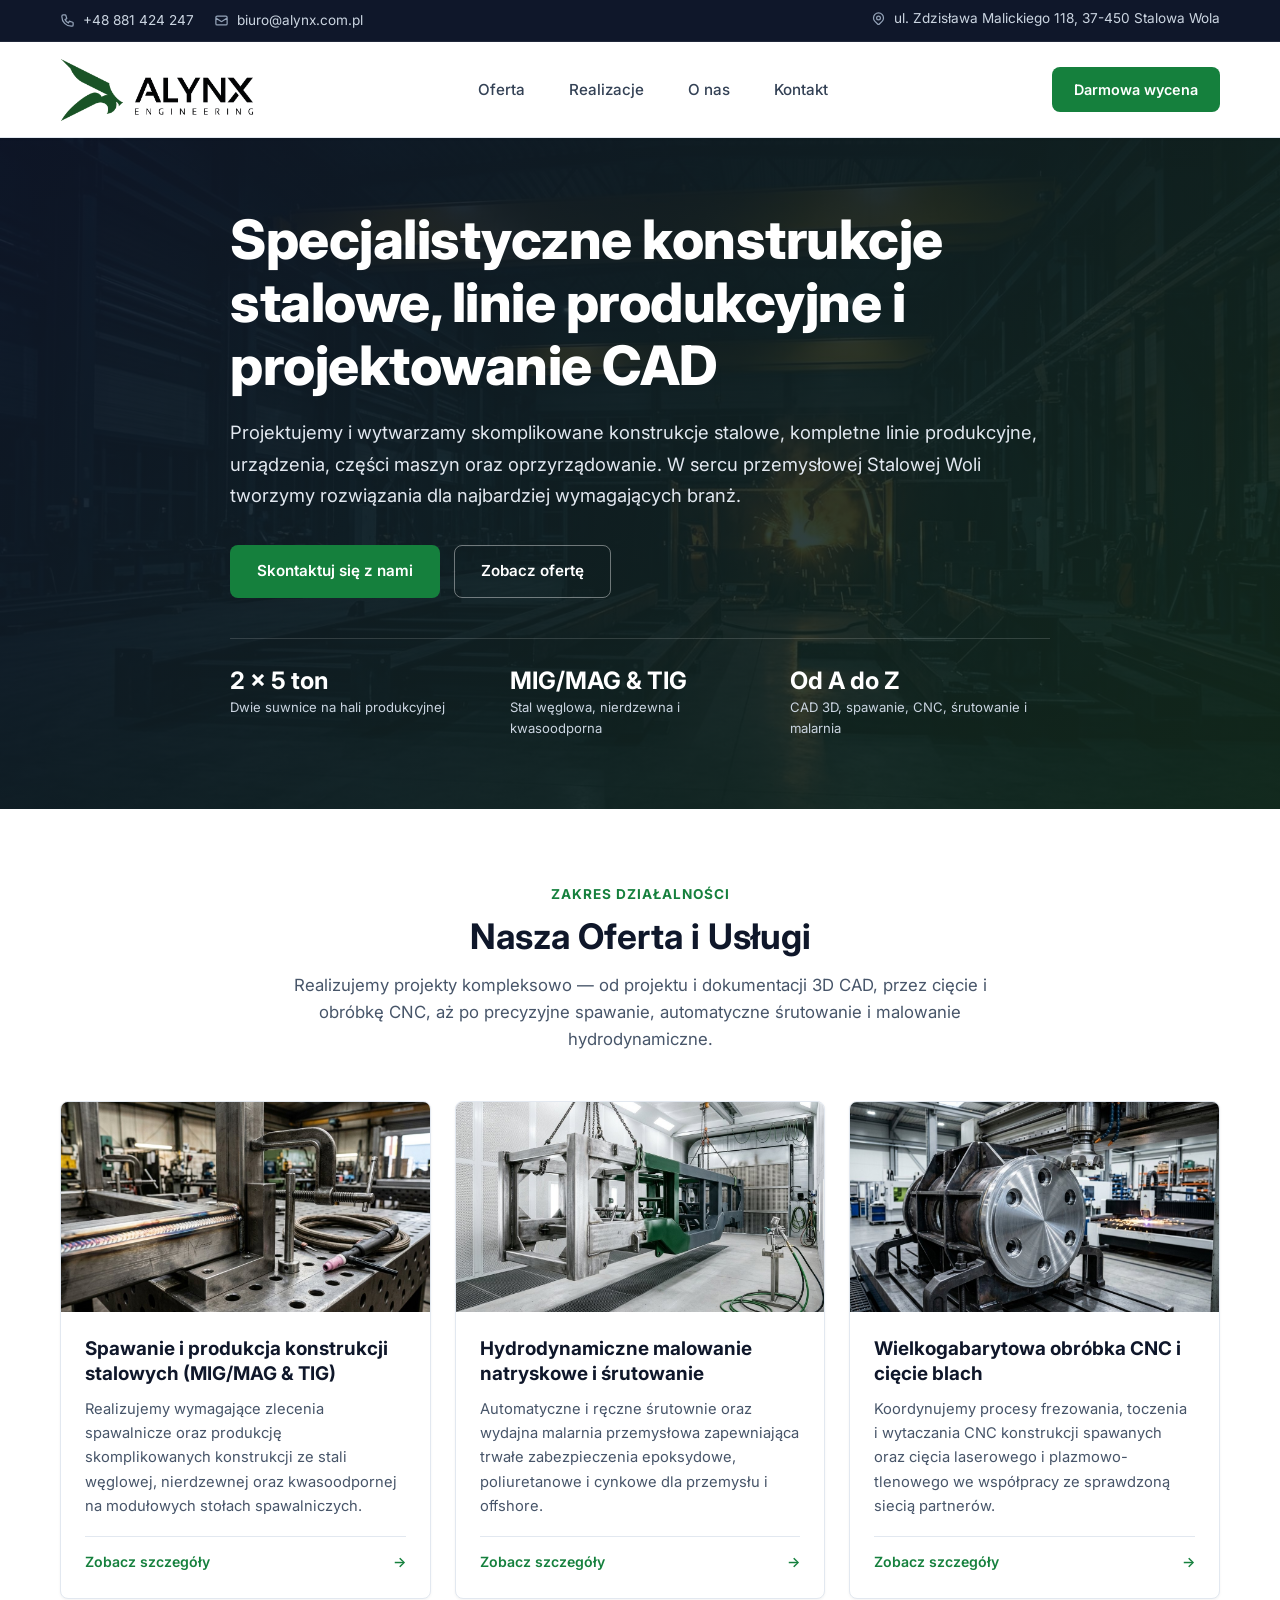
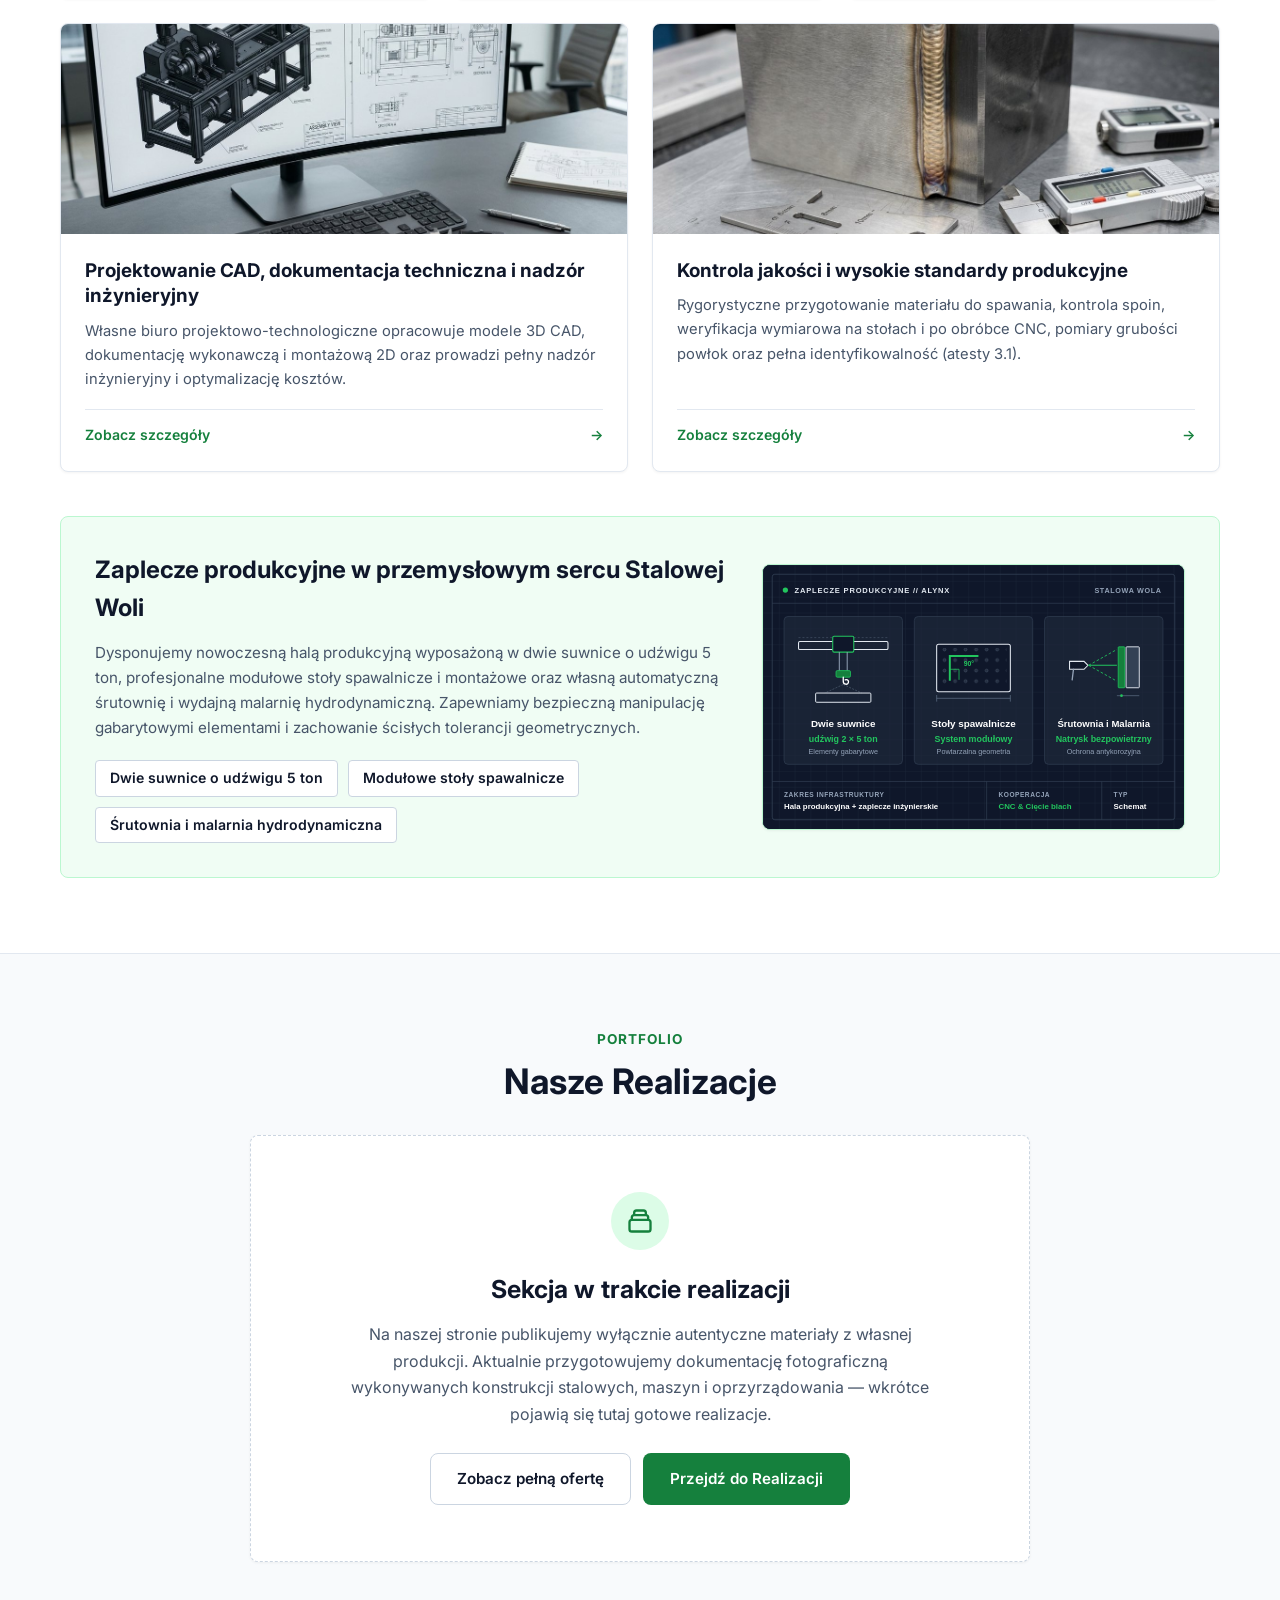
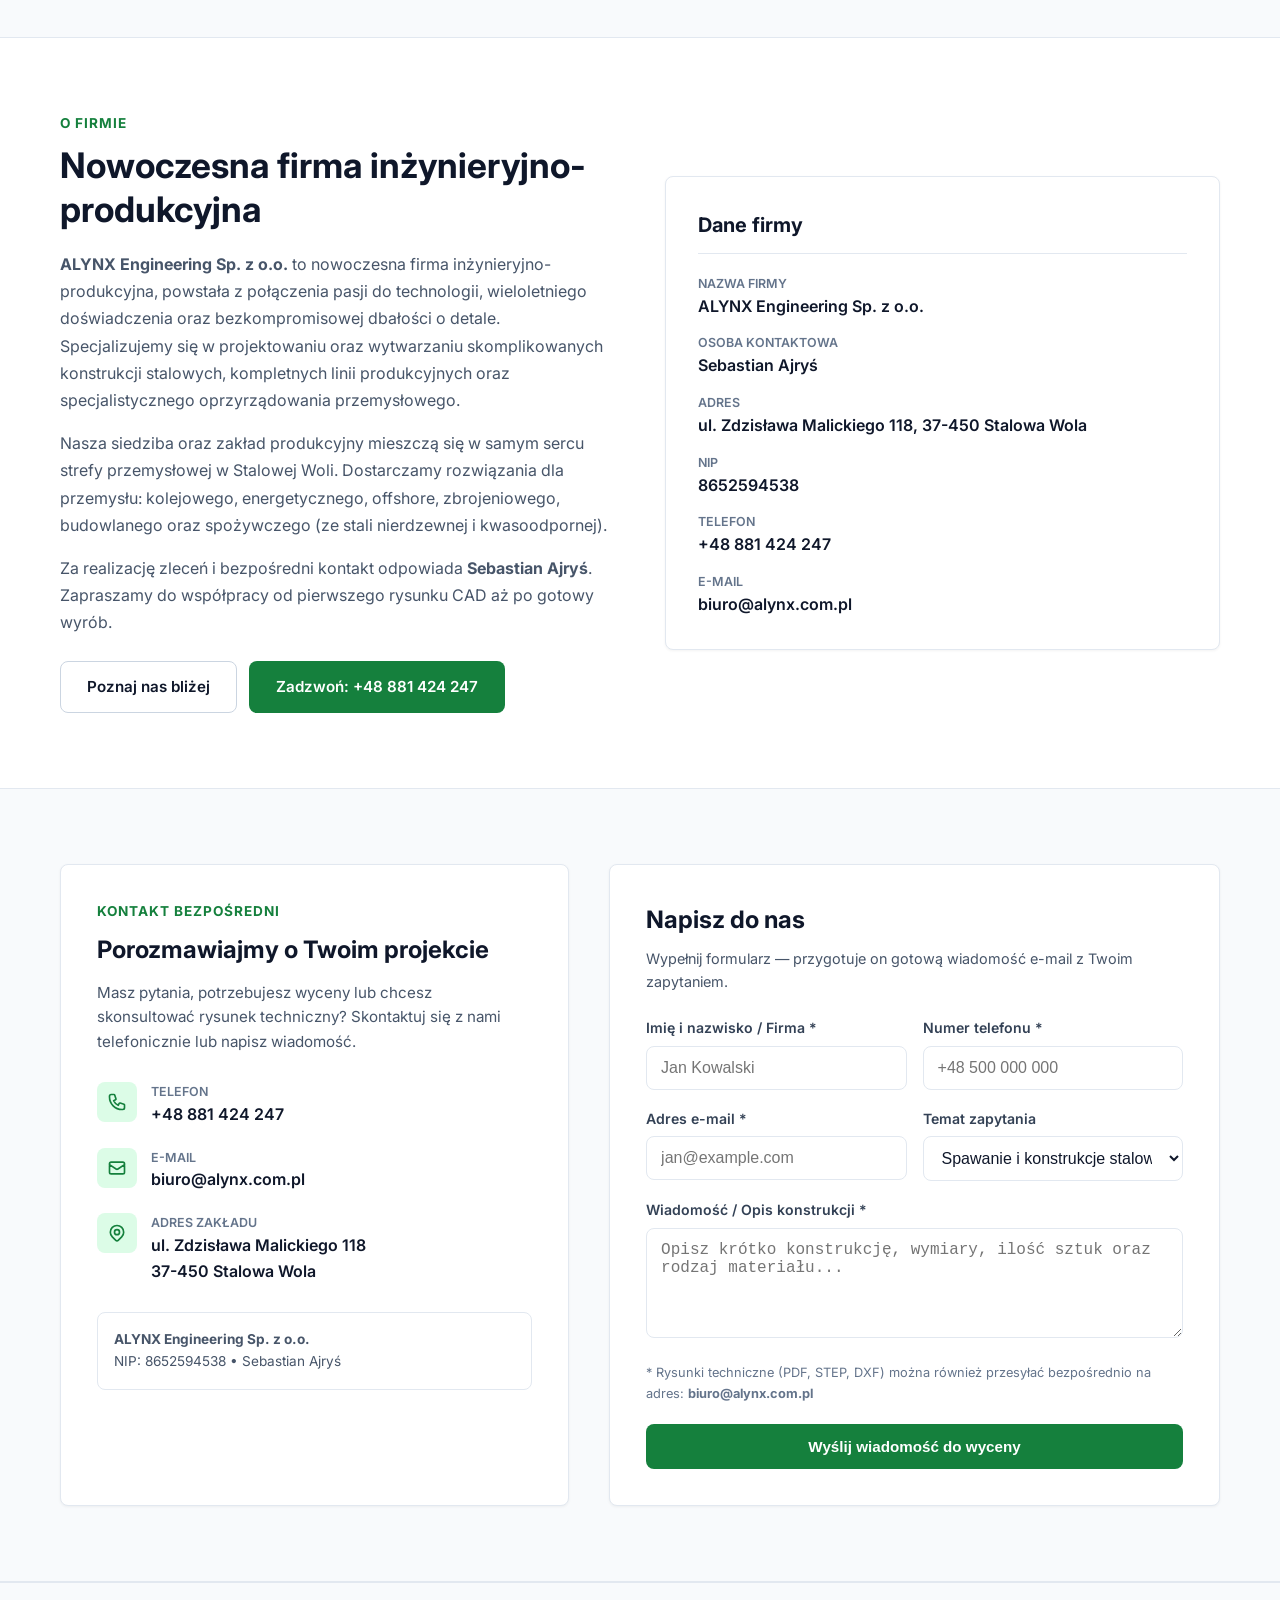
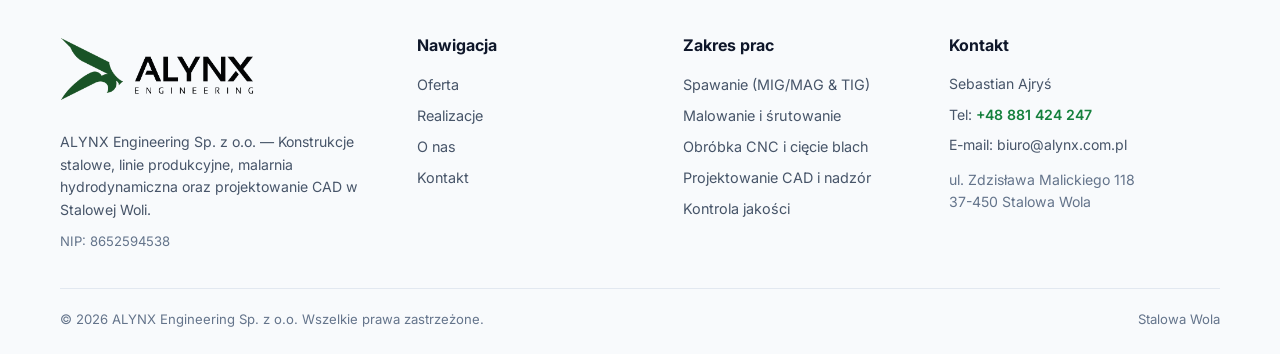
==== index.html @ 4ee1d95e "feat: add Sp. z o.o. legal form and neutral SVG facility schematic" ====
<!DOCTYPE html>
<html lang="pl">
<head>
  <meta charset="UTF-8">
  <meta name="viewport" content="width=device-width, initial-scale=1.0">
  <title>ALYNX Engineering — Konstrukcje stalowe, linie produkcyjne i CAD | Stalowa Wola</title>
  <meta name="description" content="ALYNX Engineering w Stalowej Woli. Projektujemy i wytwarzamy skomplikowane konstrukcje stalowe, kompletne linie produkcyjne, urządzenia, części maszyn oraz oprzyrządowanie.">
  <meta name="keywords" content="spawanie stalowa wola, konstrukcje stalowe, linie produkcyjne, malowanie hydrodynamiczne, śrutowanie, obróbka CNC, projektowanie CAD, ALYNX Engineering, Sebastian Ajryś">
  
  <!-- Favicon & Arkusz Stylów -->
  <link rel="icon" type="image/png" href="./assets/images/favicon.png">
  <link rel="stylesheet" href="./assets/css/style.css">
</head>
<body>

  <!-- ========================================================================
       GÓRNY PASEK INFORMACYJNY (TOP BAR)
       ======================================================================== -->
  <div class="top-bar">
    <div class="container top-bar-content">
      <div style="display: flex; gap: 20px; align-items: center; flex-wrap: wrap;">
        <span class="top-bar-item">
          <svg xmlns="http://www.w3.org/2000/svg" fill="none" viewBox="0 0 24 24" stroke="currentColor">
            <path stroke-linecap="round" stroke-linejoin="round" stroke-width="2" d="M3 5a2 2 0 012-2h3.28a1 1 0 01.948.684l1.498 4.493a1 1 0 01-.502 1.21l-2.257 1.13a11.042 11.042 0 005.516 5.516l1.13-2.257a1 1 0 011.21-.502l4.493 1.498a1 1 0 01.684.949V19a2 2 0 01-2 2h-1C9.716 21 3 14.284 3 6V5z"/>
          </svg>
          <a href="tel:+48881424247">+48 881 424 247</a>
        </span>
        <span class="top-bar-item">
          <svg xmlns="http://www.w3.org/2000/svg" fill="none" viewBox="0 0 24 24" stroke="currentColor">
            <path stroke-linecap="round" stroke-linejoin="round" stroke-width="2" d="M3 8l7.89 5.26a2 2 0 002.22 0L21 8M5 19h14a2 2 0 002-2V7a2 2 0 00-2-2H5a2 2 0 00-2 2v10a2 2 0 002 2z"/>
          </svg>
          <a href="mailto:biuro@alynx.com.pl">biuro@alynx.com.pl</a>
        </span>
      </div>
      <div>
        <span class="top-bar-item">
          <svg xmlns="http://www.w3.org/2000/svg" fill="none" viewBox="0 0 24 24" stroke="currentColor">
            <path stroke-linecap="round" stroke-linejoin="round" stroke-width="2" d="M17.657 16.657L13.414 20.9a1.998 1.998 0 01-2.827 0l-4.244-4.243a8 8 0 1111.314 0z"/>
            <path stroke-linecap="round" stroke-linejoin="round" stroke-width="2" d="M15 11a3 3 0 11-6 0 3 3 0 016 0z"/>
          </svg>
          ul. Zdzisława Malickiego 118, 37-450 Stalowa Wola
        </span>
      </div>
    </div>
  </div>

  <!-- ========================================================================
       GŁÓWNY NAGŁÓWEK I NAWIGACJA (HEADER)
       ======================================================================== -->
  <header class="site-header">
    <div class="container header-inner">
      
      <!-- Oficjalne logo jako powrót na stronę główną -->
      <a href="index.html" class="logo-btn" title="ALYNX Engineering — Strona Główna">
        <img src="./assets/images/logo.png" alt="ALYNX Engineering">
      </a>

      <!-- Menu: 4 główne podstrony -->
      <nav aria-label="Menu strony">
        <ul class="nav-menu" id="navMenu">
          <li><a href="oferta.html" class="nav-link">Oferta</a></li>
          <li><a href="realizacje.html" class="nav-link">Realizacje</a></li>
          <li><a href="o-nas.html" class="nav-link">O nas</a></li>
          <li><a href="kontakt.html" class="nav-link">Kontakt</a></li>
          <li class="mobile-only-action" style="margin-top: 10px;">
            <a href="kontakt.html" class="btn btn-primary" style="width: 100%; text-align: center; justify-content: center;">Darmowa wycena</a>
          </li>
          <li class="mobile-only-action">
            <a href="tel:+48881424247" class="mobile-call-link">
              <svg xmlns="http://www.w3.org/2000/svg" width="18" height="18" fill="none" viewBox="0 0 24 24" stroke="currentColor">
                <path stroke-linecap="round" stroke-linejoin="round" stroke-width="2" d="M3 5a2 2 0 012-2h3.28a1 1 0 01.948.684l1.498 4.493a1 1 0 01-.502 1.21l-2.257 1.13a11.042 11.042 0 005.516 5.516l1.13-2.257a1 1 0 011.21-.502l4.493 1.498a1 1 0 01.684.949V19a2 2 0 01-2 2h-1C9.716 21 3 14.284 3 6V5z"/>
              </svg>
              Zadzwoń: +48 881 424 247
            </a>
          </li>
        </ul>
      </nav>

      <!-- Przycisk szybkiej akcji -->
      <div style="display: flex; align-items: center; gap: 12px;">
        <a href="kontakt.html" class="header-cta-btn">Darmowa wycena</a>
        
        <button type="button" class="mobile-menu-btn" id="mobileMenuBtn" aria-label="Otwórz menu">
          <svg xmlns="http://www.w3.org/2000/svg" fill="none" viewBox="0 0 24 24" stroke="currentColor">
            <path stroke-linecap="round" stroke-linejoin="round" stroke-width="2" d="M4 6h16M4 12h16m-7 6h7"/>
          </svg>
        </button>
      </div>

    </div>
  </header>

  <!-- ========================================================================
       SEKCJA HERO (POWITANIE)
       ======================================================================== -->
  <section class="hero">
    <div class="hero-overlay"></div>
    <div class="container hero-inner">
      
      <h1 class="hero-title">
        Specjalistyczne konstrukcje stalowe, linie produkcyjne i projektowanie CAD
      </h1>
      
      <p class="hero-text">
        Projektujemy i wytwarzamy skomplikowane konstrukcje stalowe, kompletne linie produkcyjne, urządzenia, części maszyn oraz oprzyrządowanie. W sercu przemysłowej Stalowej Woli tworzymy rozwiązania dla najbardziej wymagających branż.
      </p>
      
      <div class="hero-actions">
        <a href="kontakt.html" class="btn btn-primary">Skontaktuj się z nami</a>
        <a href="oferta.html" class="btn btn-outline-white">Zobacz ofertę</a>
      </div>

      <div class="hero-stats">
        <div class="stat-item">
          <span class="stat-number">2 × 5 ton</span>
          <span class="stat-label">Dwie suwnice na hali produkcyjnej</span>
        </div>
        <div class="stat-item">
          <span class="stat-number">MIG/MAG &amp; TIG</span>
          <span class="stat-label">Stal węglowa, nierdzewna i kwasoodporna</span>
        </div>
        <div class="stat-item">
          <span class="stat-number">Od A do Z</span>
          <span class="stat-label">CAD 3D, spawanie, CNC, śrutowanie i malarnia</span>
        </div>
      </div>

    </div>
  </section>

  <!-- ========================================================================
       SEKCJA 1: OFERTA (5 FILARÓW USŁUG + ZAPLECZE HALOWE)
       ======================================================================== -->
  <section class="section" id="oferta">
    <div class="container">
      
      <div class="section-header">
        <div class="section-kicker">Zakres działalności</div>
        <h2 class="section-title">Nasza Oferta i Usługi</h2>
        <p class="section-desc">
          Realizujemy projekty kompleksowo — od projektu i dokumentacji 3D CAD, przez cięcie i obróbkę CNC, aż po precyzyjne spawanie, automatyczne śrutowanie i malowanie hydrodynamiczne.
        </p>
      </div>

      <div class="services-grid-5">
        
        <!-- Usługa 1 -->
        <a href="oferta.html#spawanie" class="service-card">
          <div class="service-image">
            <img src="./assets/images/services/service-welding.jpg" alt="Spawanie i produkcja konstrukcji stalowych na stołach spawalniczych">
          </div>
          <div class="service-content">
            <h3 class="service-title">Spawanie i produkcja konstrukcji stalowych (MIG/MAG &amp; TIG)</h3>
            <p class="service-desc">
              Realizujemy wymagające zlecenia spawalnicze oraz produkcję skomplikowanych konstrukcji ze stali węglowej, nierdzewnej oraz kwasoodpornej na modułowych stołach spawalniczych.
            </p>
            <div class="service-card-footer">
              <span>Zobacz szczegóły</span>
              <span>&rarr;</span>
            </div>
          </div>
        </a>

        <!-- Usługa 2 -->
        <a href="oferta.html#malowanie" class="service-card">
          <div class="service-image">
            <img src="./assets/images/services/service-coating.jpg" alt="Hydrodynamiczne malowanie natryskowe i przygotowanie powierzchni stalowych">
          </div>
          <div class="service-content">
            <h3 class="service-title">Hydrodynamiczne malowanie natryskowe i śrutowanie</h3>
            <p class="service-desc">
              Automatyczne i ręczne śrutownie oraz wydajna malarnia przemysłowa zapewniająca trwałe zabezpieczenia epoksydowe, poliuretanowe i cynkowe dla przemysłu i offshore.
            </p>
            <div class="service-card-footer">
              <span>Zobacz szczegóły</span>
              <span>&rarr;</span>
            </div>
          </div>
        </a>

        <!-- Usługa 3 -->
        <a href="oferta.html#cnc" class="service-card">
          <div class="service-image">
            <img src="./assets/images/services/service-cnc.jpg" alt="Wielkogabarytowa obróbka CNC i precyzyjne cięcie blach">
          </div>
          <div class="service-content">
            <h3 class="service-title">Wielkogabarytowa obróbka CNC i cięcie blach</h3>
            <p class="service-desc">
              Koordynujemy procesy frezowania, toczenia i wytaczania CNC konstrukcji spawanych oraz cięcia laserowego i plazmowo-tlenowego we współpracy ze sprawdzoną siecią partnerów.
            </p>
            <div class="service-card-footer">
              <span>Zobacz szczegóły</span>
              <span>&rarr;</span>
            </div>
          </div>
        </a>

        <!-- Usługa 4 -->
        <a href="oferta.html#cad" class="service-card">
          <div class="service-image">
            <img src="./assets/images/services/service-cad.jpg" alt="Projektowanie 3D CAD, dokumentacja techniczna i nadzór inżynieryjny">
          </div>
          <div class="service-content">
            <h3 class="service-title">Projektowanie CAD, dokumentacja techniczna i nadzór inżynieryjny</h3>
            <p class="service-desc">
              Własne biuro projektowo-technologiczne opracowuje modele 3D CAD, dokumentację wykonawczą i montażową 2D oraz prowadzi pełny nadzór inżynieryjny i optymalizację kosztów.
            </p>
            <div class="service-card-footer">
              <span>Zobacz szczegóły</span>
              <span>&rarr;</span>
            </div>
          </div>
        </a>

        <!-- Usługa 5 -->
        <a href="oferta.html#jakosc" class="service-card">
          <div class="service-image">
            <img src="./assets/images/services/service-quality.jpg" alt="Kontrola jakości spoin, geometrii oraz powłok ochronnych">
          </div>
          <div class="service-content">
            <h3 class="service-title">Kontrola jakości i wysokie standardy produkcyjne</h3>
            <p class="service-desc">
              Rygorystyczne przygotowanie materiału do spawania, kontrola spoin, weryfikacja wymiarowa na stołach i po obróbce CNC, pomiary grubości powłok oraz pełna identyfikowalność (atesty 3.1).
            </p>
            <div class="service-card-footer">
              <span>Zobacz szczegóły</span>
              <span>&rarr;</span>
            </div>
          </div>
        </a>

      </div>

      <!-- Baner możliwości hali produkcyjnej -->
      <div class="tables-banner">
        <div>
          <h3>Zaplecze produkcyjne w przemysłowym sercu Stalowej Woli</h3>
          <p>
            Dysponujemy nowoczesną halą produkcyjną wyposażoną w dwie suwnice o udźwigu 5 ton, profesjonalne modułowe stoły spawalnicze i montażowe oraz własną automatyczną śrutownię i wydajną malarnię hydrodynamiczną. Zapewniamy bezpieczną manipulację gabarytowymi elementami i zachowanie ścisłych tolerancji geometrycznych.
          </p>
          <div class="tables-sizes-list">
            <span class="tables-sizes-badge">Dwie suwnice o udźwigu 5 ton</span>
            <span class="tables-sizes-badge">Modułowe stoły spawalnicze</span>
            <span class="tables-sizes-badge">Śrutownia i malarnia hydrodynamiczna</span>
          </div>
        </div>
        <div class="tables-banner-img">
          <img src="./assets/images/tables/facility-schematic.svg" alt="Schemat technologiczny zaplecza produkcyjnego ALYNX Engineering: dwie suwnice 5 ton, profesjonalne stoły spawalnicze oraz śrutownia i malarnia hydrodynamiczna">
        </div>
      </div>

    </div>
  </section>

  <!-- ========================================================================
       SEKCJA 2: REALIZACJE (W TRAKCIE REALIZACJI / PRZYGOTOWANIA)
       ======================================================================== -->
  <section class="section section-alt" id="realizacje">
    <div class="container">
      
      <div class="section-header" style="margin-bottom: 32px;">
        <div class="section-kicker">Portfolio</div>
        <h2 class="section-title">Nasze Realizacje</h2>
      </div>

      <div class="portfolio-placeholder">
        <div class="portfolio-placeholder-icon">
          <svg xmlns="http://www.w3.org/2000/svg" fill="none" viewBox="0 0 24 24" stroke="currentColor">
            <path stroke-linecap="round" stroke-linejoin="round" stroke-width="2" d="M19 11H5m14 0a2 2 0 012 2v6a2 2 0 01-2 2H5a2 2 0 01-2-2v-6a2 2 0 012-2m14 0V9a2 2 0 00-2-2M5 11V9a2 2 0 012-2m0 0V5a2 2 0 012-2h6a2 2 0 012 2v2M7 7h10"/>
          </svg>
        </div>
        <h3>Sekcja w trakcie realizacji</h3>
        <p>
          Na naszej stronie publikujemy wyłącznie autentyczne materiały z własnej produkcji. Aktualnie przygotowujemy dokumentację fotograficzną wykonywanych konstrukcji stalowych, maszyn i oprzyrządowania — wkrótce pojawią się tutaj gotowe realizacje.
        </p>
        <div style="display: flex; gap: 12px; justify-content: center; flex-wrap: wrap;">
          <a href="oferta.html" class="btn btn-outline">Zobacz pełną ofertę</a>
          <a href="realizacje.html" class="btn btn-primary">Przejdź do Realizacji</a>
        </div>
      </div>

    </div>
  </section>

  <!-- ========================================================================
       SEKCJA 3: O NAS
       ======================================================================== -->
  <section class="section" id="o-nas">
    <div class="container">
      <div class="about-grid">
        
        <div class="about-text">
          <div class="section-kicker">O firmie</div>
          <h2 class="section-title" style="text-align: left; margin-bottom: 20px;">
            Nowoczesna firma inżynieryjno-produkcyjna
          </h2>
          <p>
            <strong>ALYNX Engineering Sp. z o.o.</strong> to nowoczesna firma inżynieryjno-produkcyjna, powstała z połączenia pasji do technologii, wieloletniego doświadczenia oraz bezkompromisowej dbałości o detale. Specjalizujemy się w projektowaniu oraz wytwarzaniu skomplikowanych konstrukcji stalowych, kompletnych linii produkcyjnych oraz specjalistycznego oprzyrządowania przemysłowego.
          </p>
          <p>
            Nasza siedziba oraz zakład produkcyjny mieszczą się w samym sercu strefy przemysłowej w Stalowej Woli. Dostarczamy rozwiązania dla przemysłu: kolejowego, energetycznego, offshore, zbrojeniowego, budowlanego oraz spożywczego (ze stali nierdzewnej i kwasoodpornej).
          </p>
          <p>
            Za realizację zleceń i bezpośredni kontakt odpowiada <strong>Sebastian Ajryś</strong>. Zapraszamy do współpracy od pierwszego rysunku CAD aż po gotowy wyrób.
          </p>
          
          <div style="margin-top: 24px; display: flex; gap: 12px; flex-wrap: wrap;">
            <a href="o-nas.html" class="btn btn-outline">Poznaj nas bliżej</a>
            <a href="tel:+48881424247" class="btn btn-primary">Zadzwoń: +48 881 424 247</a>
          </div>
        </div>

        <!-- Wizytówka z danymi firmy -->
        <div class="about-card-box">
          <h4>Dane firmy</h4>
          
          <div class="company-data-row">
            <span class="company-data-label">Nazwa firmy</span>
            <span class="company-data-value">ALYNX Engineering Sp. z o.o.</span>
          </div>

          <div class="company-data-row">
            <span class="company-data-label">Osoba kontaktowa</span>
            <span class="company-data-value">Sebastian Ajryś</span>
          </div>

          <div class="company-data-row">
            <span class="company-data-label">Adres</span>
            <span class="company-data-value">ul. Zdzisława Malickiego 118, 37-450 Stalowa Wola</span>
          </div>

          <div class="company-data-row">
            <span class="company-data-label">NIP</span>
            <span class="company-data-value">8652594538</span>
          </div>

          <div class="company-data-row">
            <span class="company-data-label">Telefon</span>
            <span class="company-data-value">+48 881 424 247</span>
          </div>

          <div class="company-data-row" style="margin-bottom: 0;">
            <span class="company-data-label">E-mail</span>
            <span class="company-data-value">biuro@alynx.com.pl</span>
          </div>
        </div>

      </div>
    </div>
  </section>

  <!-- ========================================================================
       SEKCJA 4: KONTAKT (DANE + FORMULARZ)
       ======================================================================== -->
  <section class="section section-alt" id="kontakt">
    <div class="container">
      
      <div class="contact-grid">
        
        <!-- Lewa kolumna: Dane kontaktowe -->
        <div class="contact-card">
          <div class="section-kicker">Kontakt bezpośredni</div>
          <h3>Porozmawiajmy o Twoim projekcie</h3>
          <p>
            Masz pytania, potrzebujesz wyceny lub chcesz skonsultować rysunek techniczny? Skontaktuj się z nami telefonicznie lub napisz wiadomość.
          </p>

          <div class="contact-list">
            
            <div class="contact-row">
              <div class="contact-icon">
                <svg xmlns="http://www.w3.org/2000/svg" fill="none" viewBox="0 0 24 24" stroke="currentColor">
                  <path stroke-linecap="round" stroke-linejoin="round" stroke-width="2" d="M3 5a2 2 0 012-2h3.28a1 1 0 01.948.684l1.498 4.493a1 1 0 01-.502 1.21l-2.257 1.13a11.042 11.042 0 005.516 5.516l1.13-2.257a1 1 0 011.21-.502l4.493 1.498a1 1 0 01.684.949V19a2 2 0 01-2 2h-1C9.716 21 3 14.284 3 6V5z"/>
                </svg>
              </div>
              <div>
                <div class="contact-label">Telefon</div>
                <div class="contact-value">
                  <a href="tel:+48881424247">+48 881 424 247</a>
                </div>
              </div>
            </div>

            <div class="contact-row">
              <div class="contact-icon">
                <svg xmlns="http://www.w3.org/2000/svg" fill="none" viewBox="0 0 24 24" stroke="currentColor">
                  <path stroke-linecap="round" stroke-linejoin="round" stroke-width="2" d="M3 8l7.89 5.26a2 2 0 002.22 0L21 8M5 19h14a2 2 0 002-2V7a2 2 0 00-2-2H5a2 2 0 00-2 2v10a2 2 0 002 2z"/>
                </svg>
              </div>
              <div>
                <div class="contact-label">E-mail</div>
                <div class="contact-value">
                  <a href="mailto:biuro@alynx.com.pl">biuro@alynx.com.pl</a>
                </div>
              </div>
            </div>

            <div class="contact-row">
              <div class="contact-icon">
                <svg xmlns="http://www.w3.org/2000/svg" fill="none" viewBox="0 0 24 24" stroke="currentColor">
                  <path stroke-linecap="round" stroke-linejoin="round" stroke-width="2" d="M17.657 16.657L13.414 20.9a1.998 1.998 0 01-2.827 0l-4.244-4.243a8 8 0 1111.314 0z"/>
                  <path stroke-linecap="round" stroke-linejoin="round" stroke-width="2" d="M15 11a3 3 0 11-6 0 3 3 0 016 0z"/>
                </svg>
              </div>
              <div>
                <div class="contact-label">Adres zakładu</div>
                <div class="contact-value">
                  ul. Zdzisława Malickiego 118<br>
                  37-450 Stalowa Wola
                </div>
              </div>
            </div>

          </div>

          <div style="background-color: #FFFFFF; border: 1px solid var(--gray-border); border-radius: var(--radius); padding: 16px; font-size: 0.85rem; color: #475569;">
            <strong>ALYNX Engineering Sp. z o.o.</strong><br>
            NIP: 8652594538 • Sebastian Ajryś
          </div>
        </div>

        <!-- Prawa kolumna: Formularz kontaktowy -->
        <div class="form-card">
          <h3>Napisz do nas</h3>
          <p>Wypełnij formularz — przygotuje on gotową wiadomość e-mail z Twoim zapytaniem.</p>

          <form id="contactForm">
            
            <div class="form-row">
              <div class="form-group">
                <label for="cName" class="form-label">Imię i nazwisko / Firma *</label>
                <input type="text" id="cName" class="form-input" placeholder="Jan Kowalski" required>
              </div>
              <div class="form-group">
                <label for="cPhone" class="form-label">Numer telefonu *</label>
                <input type="tel" id="cPhone" class="form-input" placeholder="+48 500 000 000" required>
              </div>
            </div>

            <div class="form-row">
              <div class="form-group">
                <label for="cEmail" class="form-label">Adres e-mail *</label>
                <input type="email" id="cEmail" class="form-input" placeholder="jan@example.com" required>
              </div>
              <div class="form-group">
                <label for="cService" class="form-label">Temat zapytania</label>
                <select id="cService" class="form-select">
                  <option value="Spawanie i konstrukcje stalowe (MIG/MAG & TIG)">Spawanie i konstrukcje stalowe (MIG/MAG &amp; TIG)</option>
                  <option value="Malowanie hydrodynamiczne i śrutowanie">Malowanie hydrodynamiczne i śrutowanie</option>
                  <option value="Obróbka CNC i cięcie blach">Wielkogabarytowa obróbka CNC i cięcie blach</option>
                  <option value="Projektowanie CAD i dokumentacja">Projektowanie CAD i nadzór inżynieryjny</option>
                  <option value="Kompleksowa realizacja pod klucz / Inne">Kompleksowa realizacja pod klucz / Inne</option>
                </select>
              </div>
            </div>

            <div class="form-group">
              <label for="cMessage" class="form-label">Wiadomość / Opis konstrukcji *</label>
              <textarea id="cMessage" class="form-textarea" placeholder="Opisz krótko konstrukcję, wymiary, ilość sztuk oraz rodzaj materiału..." required></textarea>
            </div>

            <div style="font-size: 0.8rem; color: #64748B; margin-bottom: 20px;">
              * Rysunki techniczne (PDF, STEP, DXF) można również przesyłać bezpośrednio na adres: <strong>biuro@alynx.com.pl</strong>
            </div>

            <button type="submit" class="btn btn-primary" style="width: 100%;">
              Wyślij wiadomość do wyceny
            </button>

          </form>
        </div>

      </div>

    </div>
  </section>

  <!-- ========================================================================
       STOPKA (FOOTER)
       ======================================================================== -->
  <footer class="site-footer">
    <div class="container">
      
      <div class="footer-grid">
        
        <!-- Kolumna 1: Logo i opis -->
        <div>
          <a href="index.html" class="logo-btn" style="margin-bottom: 12px;">
            <img src="./assets/images/logo.png" alt="ALYNX Engineering" class="footer-logo">
          </a>
          <p class="footer-about">
            ALYNX Engineering Sp. z o.o. — Konstrukcje stalowe, linie produkcyjne, malarnia hydrodynamiczna oraz projektowanie CAD w Stalowej Woli.
          </p>
          <div style="font-size: 0.82rem; color: #64748B;">
            NIP: 8652594538
          </div>
        </div>

        <!-- Kolumna 2: Nawigacja -->
        <div>
          <h4 class="footer-col-title">Nawigacja</h4>
          <ul class="footer-links">
            <li><a href="oferta.html">Oferta</a></li>
            <li><a href="realizacje.html">Realizacje</a></li>
            <li><a href="o-nas.html">O nas</a></li>
            <li><a href="kontakt.html">Kontakt</a></li>
          </ul>
        </div>

        <!-- Kolumna 3: Usługi -->
        <div>
          <h4 class="footer-col-title">Zakres prac</h4>
          <ul class="footer-links">
            <li><a href="oferta.html#spawanie">Spawanie (MIG/MAG &amp; TIG)</a></li>
            <li><a href="oferta.html#malowanie">Malowanie i śrutowanie</a></li>
            <li><a href="oferta.html#cnc">Obróbka CNC i cięcie blach</a></li>
            <li><a href="oferta.html#cad">Projektowanie CAD i nadzór</a></li>
            <li><a href="oferta.html#jakosc">Kontrola jakości</a></li>
          </ul>
        </div>

        <!-- Kolumna 4: Dane kontaktowe -->
        <div>
          <h4 class="footer-col-title">Kontakt</h4>
          <div style="display: flex; flex-direction: column; gap: 8px; font-size: 0.88rem;">
            <div>Sebastian Ajryś</div>
            <div>
              Tel: <a href="tel:+48881424247" style="color: var(--primary); font-weight: 600;">+48 881 424 247</a>
            </div>
            <div>
              E-mail: <a href="mailto:biuro@alynx.com.pl">biuro@alynx.com.pl</a>
            </div>
            <div style="color: #64748B; margin-top: 4px;">
              ul. Zdzisława Malickiego 118<br>
              37-450 Stalowa Wola
            </div>
          </div>
        </div>

      </div>

      <!-- Dolny pasek praw autorskich -->
      <div class="footer-bottom">
        <div>
          &copy; <span id="currentYear">2026</span> ALYNX Engineering Sp. z o.o. Wszelkie prawa zastrzeżone.
        </div>
        <div>
          Stalowa Wola
        </div>
      </div>

    </div>
  </footer>

  <!-- Skrypt -->
  <script src="./assets/js/main.js"></script>
</body>
</html>
---- assets/css/style.css ----
/* ==========================================================================
   ALYNX Engineering — Oficjalny Arkusz Stylów
   Kolorystyka: Przemysłowa zieleń (Forest Green) + Odcienie szarości i grafitu
   Styl: Czysty, przejrzysty, autentyczny warsztatowy (wzorem Qualis Konstrukcje)
   Pełna optymalizacja responsywna Mobile-First (RWD dla telefonów i tabletów)
   ========================================================================== */

@import url('https://fonts.googleapis.com/css2?family=Inter:wght@400;500;600;700;800&display=swap');

/* --- Zmienne projektowe --- */
:root {
  /* Tła */
  --bg-body: #FFFFFF;
  --bg-alt: #F8FAFC;
  --bg-card: #FFFFFF;
  
  /* Typografia i teksty */
  --text-main: #0F172A;
  --text-muted: #475569;
  --text-light: #64748B;
  
  /* Odcienie szarości */
  --gray-border: #E2E8F0;
  --gray-border-hover: #CBD5E1;
  --gray-dark: #0F172A;
  --gray-slate: #1E293B;
  
  /* Odcienie zieleni (przemysłowy, elegancki, solidny) */
  --primary: #15803D;        /* Forest / Racing Industrial Green */
  --primary-hover: #166534;  /* Ciemniejsza zieleń przy najechaniu */
  --primary-dark: #14532D;
  --primary-light: #DCFCE7; /* Bardzo jasny miętowy/szałwiowy */
  --primary-subtle: #F0FDF4;/* Tło subtelnych sekcji */
  --accent-green: #22C55E;  /* Żywsza zieleń na akcenty */

  /* Czcionka */
  --font-base: 'Inter', -apple-system, BlinkMacSystemFont, "Segoe UI", Roboto, Helvetica, Arial, sans-serif;
  
  /* Wymiary i odstępy */
  --container-width: 1200px;
  --header-height: 95px;    /* Wysokość nagłówka na komputerach */
  --radius: 8px;
  --shadow-sm: 0 1px 3px rgba(0, 0, 0, 0.05);
  --shadow-md: 0 4px 14px rgba(0, 0, 0, 0.08);
  --shadow-lg: 0 10px 30px rgba(0, 0, 0, 0.12);
  --transition: all 0.2s ease-in-out;
}

/* --- Reset & Baza --- */
*, *::before, *::after {
  box-sizing: border-box;
  margin: 0;
  padding: 0;
}

html {
  scroll-behavior: smooth;
  font-size: 16px;
  -webkit-text-size-adjust: 100%;
}

body {
  font-family: var(--font-base);
  background-color: var(--bg-body);
  color: var(--text-main);
  line-height: 1.6;
  overflow-x: hidden;
  -webkit-font-smoothing: antialiased;
  -moz-osx-font-smoothing: grayscale;
}

img {
  max-width: 100%;
  height: auto;
  display: block;
}

a {
  color: inherit;
  text-decoration: none;
  transition: var(--transition);
  touch-action: manipulation;
}

ul {
  list-style: none;
}

.container {
  width: 100%;
  max-width: var(--container-width);
  margin-left: auto;
  margin-right: auto;
  padding-left: 20px;
  padding-right: 20px;
}

/* Ukrycie elementów wyłącznie mobilnych na desktopie */
.mobile-only-action {
  display: none;
}

/* --- Górny pasek (Top Bar) --- */
.top-bar {
  background-color: #0F172A;
  color: #94A3B8;
  font-size: 0.85rem;
  padding: 8px 0;
  border-bottom: 1px solid rgba(255, 255, 255, 0.08);
}

.top-bar-content {
  display: flex;
  justify-content: space-between;
  align-items: center;
  flex-wrap: wrap;
  gap: 12px;
}

.top-bar-item {
  display: inline-flex;
  align-items: center;
  gap: 8px;
  color: #CBD5E1;
}

.top-bar-item a:hover {
  color: #FFFFFF;
}

.top-bar-item svg {
  width: 15px;
  height: 15px;
  color: #94A3B8;
}

/* --- Główny nagłówek (Header) --- */
.site-header {
  position: sticky;
  top: 0;
  z-index: 999;
  background-color: #FFFFFF;
  border-bottom: 1px solid var(--gray-border);
  box-shadow: var(--shadow-sm);
  transition: var(--transition);
}

.header-inner {
  display: flex;
  align-items: center;
  justify-content: space-between;
  height: var(--header-height);
}

/* Przycisk Logo */
.logo-btn {
  display: inline-flex;
  align-items: center;
  text-decoration: none;
  padding: 4px 0;
  flex-shrink: 0;
}

.logo-btn img {
  height: 64px;
  width: auto;
  max-width: none;
  display: block;
  object-fit: contain;
}

/* Menu nawigacyjne - 4 sekcje / podstrony jak w Qualis */
.nav-menu {
  display: flex;
  align-items: center;
  gap: 8px;
}

.nav-link {
  padding: 10px 18px;
  font-size: 0.95rem;
  font-weight: 500;
  color: #334155;
  border-radius: var(--radius);
  transition: var(--transition);
}

.nav-link:hover, .nav-link.active {
  color: var(--primary);
  background-color: var(--primary-light);
  font-weight: 600;
}

.header-cta-btn {
  display: inline-flex;
  align-items: center;
  gap: 8px;
  background-color: var(--primary);
  color: #FFFFFF;
  font-size: 0.9rem;
  font-weight: 600;
  padding: 11px 22px;
  border-radius: var(--radius);
  transition: var(--transition);
  white-space: nowrap;
}

.header-cta-btn:hover {
  background-color: var(--primary-hover);
  color: #FFFFFF;
}

.mobile-menu-btn {
  display: none;
  background: none;
  border: 1px solid var(--gray-border);
  border-radius: var(--radius);
  padding: 8px;
  cursor: pointer;
  color: #334155;
  touch-action: manipulation;
}

.mobile-menu-btn svg {
  width: 24px;
  height: 24px;
  display: block;
}

/* --- Przyciski ogólne --- */
.btn {
  display: inline-flex;
  align-items: center;
  justify-content: center;
  gap: 8px;
  padding: 13px 26px;
  font-size: 0.95rem;
  font-weight: 600;
  border-radius: var(--radius);
  cursor: pointer;
  transition: var(--transition);
  border: 1px solid transparent;
  touch-action: manipulation;
}

.btn-primary {
  background-color: var(--primary);
  color: #FFFFFF;
}

.btn-primary:hover {
  background-color: var(--primary-hover);
  color: #FFFFFF;
}

.btn-outline-white {
  background-color: transparent;
  border: 1px solid rgba(255, 255, 255, 0.4);
  color: #FFFFFF;
}

.btn-outline-white:hover {
  background-color: rgba(255, 255, 255, 0.15);
  border-color: #FFFFFF;
}

.btn-outline {
  background-color: transparent;
  border-color: #CBD5E1;
  color: #0F172A;
}

.btn-outline:hover {
  background-color: #F1F5F9;
  border-color: #94A3B8;
}

/* --- Hero Section Główna (Wzorem Qualis) --- */
.hero {
  position: relative;
  min-height: 520px;
  display: flex;
  align-items: center;
  background: url('../images/hero/hero-welding.jpg') center center / cover no-repeat;
  color: #FFFFFF;
}

.hero-overlay {
  position: absolute;
  inset: 0;
  background: linear-gradient(135deg, rgba(15, 23, 42, 0.90) 0%, rgba(20, 45, 30, 0.85) 100%);
}

.hero-inner {
  position: relative;
  z-index: 2;
  padding: 70px 0;
  max-width: 820px;
}

.hero-title {
  font-size: clamp(2.1rem, 4.4vw, 3.4rem);
  font-weight: 800;
  color: #FFFFFF;
  line-height: 1.16;
  margin-bottom: 20px;
  letter-spacing: -0.5px;
}

.hero-text {
  font-size: 1.15rem;
  color: #E2E8F0;
  line-height: 1.7;
  margin-bottom: 34px;
}

.hero-actions {
  display: flex;
  flex-wrap: wrap;
  gap: 14px;
  margin-bottom: 40px;
}

.hero-stats {
  display: grid;
  grid-template-columns: repeat(3, 1fr);
  gap: 20px;
  padding-top: 28px;
  border-top: 1px solid rgba(255, 255, 255, 0.15);
}

.stat-item {
  display: flex;
  flex-direction: column;
}

.stat-number {
  font-size: 1.5rem;
  font-weight: 700;
  color: #FFFFFF;
  line-height: 1.2;
}

.stat-label {
  font-size: 0.82rem;
  color: #CBD5E1;
  margin-top: 2px;
}

/* --- Hero Podstron (Subpage Hero Banner) --- */
.page-hero {
  background-color: #0F172A;
  color: #FFFFFF;
  padding: 50px 0 45px;
  border-bottom: 1px solid var(--gray-border);
}

.breadcrumbs {
  display: flex;
  align-items: center;
  gap: 8px;
  font-size: 0.85rem;
  color: #94A3B8;
  margin-bottom: 14px;
}

.breadcrumbs a {
  color: #CBD5E1;
}

.breadcrumbs a:hover {
  text-decoration: underline;
}

.page-hero-title {
  font-size: clamp(1.8rem, 3.4vw, 2.6rem);
  font-weight: 800;
  color: #FFFFFF;
  margin-bottom: 12px;
  line-height: 1.2;
}

.page-hero-desc {
  font-size: 1.05rem;
  color: #CBD5E1;
  max-width: 720px;
  line-height: 1.6;
}

/* --- Sekcje wspólne --- */
.section {
  padding: 75px 0;
}

.section-alt {
  background-color: var(--bg-alt);
  border-top: 1px solid var(--gray-border);
  border-bottom: 1px solid var(--gray-border);
}

.section-header {
  text-align: center;
  max-width: 720px;
  margin: 0 auto 48px auto;
}

.section-kicker {
  font-size: 0.85rem;
  font-weight: 700;
  text-transform: uppercase;
  color: var(--primary);
  letter-spacing: 1px;
  margin-bottom: 8px;
}

.section-title {
  font-size: 2.2rem;
  font-weight: 700;
  color: var(--text-main);
  line-height: 1.25;
  margin-bottom: 14px;
}

.section-desc {
  font-size: 1.05rem;
  color: var(--text-muted);
}

/* --- Sekcja 1: Oferta --- */
.services-grid {
  display: grid;
  grid-template-columns: repeat(auto-fit, minmax(270px, 1fr));
  gap: 24px;
  margin-bottom: 44px;
}

/* Zrównoważona siatka 5 kart: 3 w pierwszym rzędzie, 2 w drugim rzędzie na pełną szerokość */
.services-grid-5 {
  display: grid;
  grid-template-columns: repeat(6, 1fr);
  gap: 24px;
  margin-bottom: 44px;
}

.services-grid-5 > .service-card:nth-child(1),
.services-grid-5 > .service-card:nth-child(2),
.services-grid-5 > .service-card:nth-child(3) {
  grid-column: span 2;
}

.services-grid-5 > .service-card:nth-child(4),
.services-grid-5 > .service-card:nth-child(5) {
  grid-column: span 3;
}

.service-card {
  background-color: #FFFFFF;
  border: 1px solid var(--gray-border);
  border-radius: var(--radius);
  overflow: hidden;
  box-shadow: var(--shadow-sm);
  transition: var(--transition);
  display: flex;
  flex-direction: column;
}

.service-card:hover {
  transform: translateY(-4px);
  box-shadow: var(--shadow-md);
  border-color: #86EFAC;
}

.service-image {
  height: 210px;
  overflow: hidden;
}

.service-image img {
  width: 100%;
  height: 100%;
  object-fit: cover;
  transition: transform 0.4s ease;
}

.service-card:hover .service-image img {
  transform: scale(1.04);
}

.service-content {
  padding: 24px;
  display: flex;
  flex-direction: column;
  flex-grow: 1;
}

.service-title {
  font-size: 1.18rem;
  font-weight: 700;
  color: var(--text-main);
  margin-bottom: 10px;
  line-height: 1.35;
}

.service-desc {
  font-size: 0.92rem;
  color: var(--text-muted);
  line-height: 1.65;
  margin-bottom: 18px;
}

.service-card-footer {
  margin-top: auto;
  padding-top: 14px;
  border-top: 1px solid var(--gray-border);
  display: flex;
  align-items: center;
  justify-content: space-between;
  font-size: 0.88rem;
  font-weight: 600;
  color: var(--primary);
}

.service-list {
  margin-top: auto;
  border-top: 1px solid var(--gray-border);
  padding-top: 16px;
  display: flex;
  flex-direction: column;
  gap: 10px;
  font-size: 0.92rem;
  line-height: 1.55;
  color: #334155;
}

.service-list li {
  display: flex;
  align-items: flex-start;
  gap: 10px;
}

.service-list svg {
  width: 16px;
  height: 16px;
  color: var(--primary);
  flex-shrink: 0;
  margin-top: 4px;
}

/* Baner Stołów 3D w sekcji Oferta */
.tables-banner {
  background-color: var(--primary-subtle);
  border: 1px solid #BBF7D0;
  border-radius: var(--radius);
  padding: 34px;
  display: grid;
  grid-template-columns: 1.2fr 0.8fr;
  gap: 32px;
  align-items: center;
}

.tables-banner h3 {
  font-size: 1.5rem;
  font-weight: 700;
  color: var(--text-main);
  margin-bottom: 12px;
}

.tables-banner p {
  color: var(--text-muted);
  font-size: 0.95rem;
  line-height: 1.65;
  margin-bottom: 20px;
}

.tables-sizes-list {
  display: flex;
  flex-wrap: wrap;
  gap: 10px;
}

.tables-sizes-badge {
  background-color: #FFFFFF;
  padding: 6px 14px;
  border-radius: 4px;
  border: 1px solid #CBD5E1;
  font-weight: 600;
  font-size: 0.88rem;
  color: var(--text-main);
}

.tables-banner-img {
  border-radius: var(--radius);
  overflow: hidden;
  border: 1px solid #BBF7D0;
  box-shadow: var(--shadow-sm);
  background-color: #0F172A;
}

.tables-banner-img img {
  width: 100%;
  height: auto;
  aspect-ratio: 640 / 400;
  object-fit: contain;
  display: block;
}

/* Rozwinięte bloki ofertowe dla podstrony oferta.html */
.offer-detail-block {
  display: grid;
  grid-template-columns: 1fr 1fr;
  gap: 44px;
  align-items: center;
  padding: 44px 0;
  border-bottom: 1px solid var(--gray-border);
  scroll-margin-top: 105px;
}

.offer-detail-block:last-child {
  border-bottom: none;
}

.offer-detail-block.reverse {
  direction: rtl;
}

.offer-detail-block.reverse > * {
  direction: ltr;
}

.offer-detail-img {
  border-radius: var(--radius);
  overflow: hidden;
  border: 1px solid var(--gray-border);
  box-shadow: var(--shadow-md);
}

.offer-detail-img img {
  width: 100%;
  height: 360px;
  object-fit: cover;
  display: block;
}

/* Status braku realizacji ("W trakcie realizacji / W przygotowaniu") */
.portfolio-placeholder {
  background-color: #FFFFFF;
  border: 1px dashed #CBD5E1;
  border-radius: var(--radius);
  padding: 56px 32px;
  text-align: center;
  max-width: 780px;
  margin: 0 auto;
  box-shadow: var(--shadow-sm);
}

.portfolio-placeholder-icon {
  width: 58px;
  height: 58px;
  border-radius: 50%;
  background-color: var(--primary-light);
  color: var(--primary);
  display: inline-flex;
  align-items: center;
  justify-content: center;
  margin-bottom: 20px;
}

.portfolio-placeholder-icon svg {
  width: 28px;
  height: 28px;
}

.portfolio-placeholder h3 {
  font-size: 1.55rem;
  font-weight: 700;
  color: var(--text-main);
  margin-bottom: 12px;
}

.portfolio-placeholder p {
  color: var(--text-muted);
  font-size: 1rem;
  line-height: 1.65;
  max-width: 580px;
  margin: 0 auto 26px auto;
}

/* --- Sekcja 2: Realizacje (Galeria) --- */
.gallery-grid {
  display: grid;
  grid-template-columns: repeat(auto-fill, minmax(320px, 1fr));
  gap: 24px;
}

.gallery-item {
  background-color: #FFFFFF;
  border: 1px solid var(--gray-border);
  border-radius: var(--radius);
  overflow: hidden;
  box-shadow: var(--shadow-sm);
  transition: var(--transition);
}

.gallery-item:hover {
  transform: translateY(-3px);
  box-shadow: var(--shadow-md);
  border-color: #86EFAC;
}

.gallery-img-wrap {
  height: 230px;
  overflow: hidden;
}

.gallery-img-wrap img {
  width: 100%;
  height: 100%;
  object-fit: cover;
}

.gallery-info {
  padding: 16px 20px;
}

.gallery-title {
  font-size: 1.05rem;
  font-weight: 700;
  color: var(--text-main);
  margin-bottom: 4px;
}

.gallery-sub {
  font-size: 0.82rem;
  color: var(--text-light);
}

/* --- Sekcja 3: O nas --- */
.about-grid {
  display: grid;
  grid-template-columns: 1fr 1fr;
  gap: 50px;
  align-items: center;
}

.about-text h3 {
  font-size: 1.6rem;
  font-weight: 700;
  color: var(--text-main);
  margin-bottom: 16px;
}

.about-text p {
  color: var(--text-muted);
  font-size: 1rem;
  line-height: 1.7;
  margin-bottom: 16px;
}

.about-card-box {
  background-color: #FFFFFF;
  border: 1px solid var(--gray-border);
  border-radius: var(--radius);
  padding: 32px;
  box-shadow: var(--shadow-sm);
}

.about-card-box h4 {
  font-size: 1.25rem;
  font-weight: 700;
  color: var(--text-main);
  margin-bottom: 20px;
  padding-bottom: 12px;
  border-bottom: 1px solid var(--gray-border);
}

.company-data-row {
  display: flex;
  flex-direction: column;
  margin-bottom: 14px;
}

.company-data-label {
  font-size: 0.78rem;
  text-transform: uppercase;
  color: var(--text-light);
  font-weight: 600;
}

.company-data-value {
  font-size: 1rem;
  font-weight: 600;
  color: var(--text-main);
}

/* --- Sekcja 4: Kontakt --- */
.contact-grid {
  display: grid;
  grid-template-columns: 1fr 1.2fr;
  gap: 40px;
}

.contact-card {
  background-color: #FFFFFF;
  border: 1px solid var(--gray-border);
  border-radius: var(--radius);
  padding: 36px;
  box-shadow: var(--shadow-sm);
}

.contact-card h3 {
  font-size: 1.5rem;
  font-weight: 700;
  color: var(--text-main);
  margin-bottom: 12px;
}

.contact-card p {
  color: var(--text-muted);
  font-size: 0.95rem;
  margin-bottom: 28px;
  line-height: 1.6;
}

.contact-list {
  display: flex;
  flex-direction: column;
  gap: 20px;
  margin-bottom: 28px;
}

.contact-row {
  display: flex;
  align-items: flex-start;
  gap: 14px;
}

.contact-icon {
  width: 40px;
  height: 40px;
  background-color: var(--primary-light);
  color: var(--primary);
  border-radius: var(--radius);
  display: flex;
  align-items: center;
  justify-content: center;
  flex-shrink: 0;
}

.contact-icon svg {
  width: 20px;
  height: 20px;
}

.contact-label {
  font-size: 0.78rem;
  text-transform: uppercase;
  color: var(--text-light);
  font-weight: 600;
}

.contact-value {
  font-size: 1rem;
  font-weight: 600;
  color: var(--text-main);
}

.contact-value a:hover {
  color: var(--primary);
}

.form-card {
  background-color: #FFFFFF;
  border: 1px solid var(--gray-border);
  border-radius: var(--radius);
  padding: 36px;
  box-shadow: var(--shadow-sm);
}

.form-card h3 {
  font-size: 1.5rem;
  font-weight: 700;
  color: var(--text-main);
  margin-bottom: 8px;
}

.form-card p {
  color: var(--text-muted);
  font-size: 0.9rem;
  margin-bottom: 24px;
}

.form-group {
  margin-bottom: 18px;
}

.form-label {
  display: block;
  font-size: 0.88rem;
  font-weight: 600;
  color: #334155;
  margin-bottom: 6px;
}

.form-input, .form-textarea, .form-select {
  width: 100%;
  padding: 12px 14px;
  border: 1px solid var(--gray-border);
  border-radius: var(--radius);
  font-size: 16px; /* Zapobiega automatycznemu powiększaniu na iPhone / iOS */
  color: var(--text-main);
  background-color: #FFFFFF;
  transition: var(--transition);
}

.form-input:focus, .form-textarea:focus, .form-select:focus {
  outline: none;
  border-color: var(--primary);
  box-shadow: 0 0 0 3px rgba(21, 128, 61, 0.15);
}

.form-textarea {
  resize: vertical;
  min-height: 110px;
}

.form-row {
  display: grid;
  grid-template-columns: 1fr 1fr;
  gap: 16px;
}

/* --- Stopka (Footer) --- */
.site-footer {
  background-color: #F8FAFC;
  color: #475569;
  padding: 50px 0 24px;
  font-size: 0.9rem;
  border-top: 1px solid var(--gray-border);
}

.footer-grid {
  display: grid;
  grid-template-columns: 1.4fr 1fr 1fr 1.2fr;
  gap: 40px;
  margin-bottom: 36px;
}

.footer-logo {
  height: 60px;
  width: auto;
  margin-bottom: 14px;
}

.footer-about {
  font-size: 0.88rem;
  line-height: 1.6;
  margin-bottom: 10px;
}

.footer-col-title {
  color: var(--text-main);
  font-size: 1rem;
  font-weight: 700;
  margin-bottom: 14px;
}

.footer-links {
  display: flex;
  flex-direction: column;
  gap: 8px;
}

.footer-links a:hover {
  color: var(--primary);
}

.footer-bottom {
  padding-top: 20px;
  border-top: 1px solid var(--gray-border);
  display: flex;
  justify-content: space-between;
  align-items: center;
  flex-wrap: wrap;
  gap: 12px;
  font-size: 0.82rem;
  color: var(--text-light);
}

/* ==========================================================================
   PERFEKCYJNE DOSTOSOWANIE MOBILNE (RESPONSIVE DESIGN / RWD)
   ========================================================================== */

/* Tablety i laptopy o mniejszym ekranie (<= 992px) */
@media (max-width: 992px) {
  .tables-banner, .about-grid, .contact-grid, .offer-detail-block {
    grid-template-columns: 1fr;
  }
  .offer-detail-block.reverse {
    direction: ltr;
  }
  .services-grid-5 {
    grid-template-columns: 1fr 1fr;
  }
  .services-grid-5 > .service-card:nth-child(n) {
    grid-column: span 1;
  }
  .services-grid-5 > .service-card:nth-child(5) {
    grid-column: span 2;
  }
  .footer-grid {
    grid-template-columns: 1fr 1fr;
  }
}

/* Telefony komórkowe i małe tablety (<= 768px) */
@media (max-width: 768px) {
  /* Odstępy sekcji zoptymalizowane pod mały ekran */
  :root {
    --header-height: 76px;
  }

  .top-bar {
    display: none;
  }

  /* Zwężony, elegancki nagłówek mobilny */
  .header-inner {
    height: 76px;
  }

  .logo-btn img {
    height: 52px;
  }

  .header-cta-btn {
    display: none;
  }

  /* Wygodny przycisk hamburgera o wymiarach 44x44px */
  .mobile-menu-btn {
    display: flex;
    align-items: center;
    justify-content: center;
    width: 44px;
    height: 44px;
    background: var(--bg-alt);
    border: 1px solid var(--gray-border);
    border-radius: var(--radius);
  }

  /* Wysuwane menu mobilne */
  .nav-menu {
    position: fixed;
    top: 76px;
    left: 0;
    right: 0;
    background-color: #FFFFFF;
    flex-direction: column;
    align-items: stretch;
    padding: 16px 20px 24px;
    border-bottom: 2px solid var(--primary);
    box-shadow: 0 16px 36px rgba(0, 0, 0, 0.18);
    transform: translateY(-120%);
    opacity: 0;
    pointer-events: none;
    transition: transform 0.25s cubic-bezier(0.16, 1, 0.3, 1), opacity 0.25s ease;
    max-height: calc(100vh - 76px);
    overflow-y: auto;
    gap: 4px;
  }

  .nav-menu.open {
    transform: translateY(0);
    opacity: 1;
    pointer-events: auto;
  }

  .nav-link {
    padding: 13px 16px;
    font-size: 1.05rem;
    font-weight: 600;
    border-bottom: 1px solid var(--gray-border);
    border-radius: var(--radius);
    display: flex;
    align-items: center;
    justify-content: space-between;
  }

  /* Akcje wewnątrz menu mobilnego */
  .mobile-only-action {
    display: block;
  }

  .mobile-call-link {
    display: flex;
    align-items: center;
    justify-content: center;
    gap: 10px;
    padding: 13px;
    background: var(--bg-alt);
    border: 1px solid var(--gray-border);
    border-radius: var(--radius);
    color: var(--text-main);
    font-weight: 600;
    font-size: 0.95rem;
    margin-top: 8px;
  }

  .mobile-call-link svg {
    color: var(--primary);
  }

  /* Hero Section na telefonie */
  .hero {
    min-height: auto;
    padding: 46px 0 38px;
  }

  .hero-inner {
    padding: 0;
  }

  .hero-title {
    font-size: clamp(1.8rem, 7vw, 2.3rem);
    line-height: 1.2;
    margin-bottom: 16px;
  }

  .hero-text {
    font-size: 1rem;
    line-height: 1.6;
    margin-bottom: 26px;
  }

  .hero-actions {
    display: flex;
    flex-direction: column;
    gap: 12px;
    width: 100%;
    margin-bottom: 30px;
  }

  .hero-actions .btn {
    width: 100%;
    text-align: center;
    justify-content: center;
    padding: 14px 20px;
    font-size: 1rem;
  }

  /* Kafelki parametrów w Hero - poziome, schludne pigułki */
  .hero-stats {
    grid-template-columns: 1fr;
    gap: 10px;
    padding-top: 22px;
    border-top: 1px solid rgba(255, 255, 255, 0.15);
  }

  .stat-item {
    background: rgba(255, 255, 255, 0.08);
    border: 1px solid rgba(255, 255, 255, 0.15);
    border-radius: var(--radius);
    padding: 12px 16px;
    display: flex;
    flex-direction: row;
    justify-content: space-between;
    align-items: center;
  }

  .stat-number {
    font-size: 1.25rem;
    font-weight: 700;
    color: #FFFFFF;
    order: 2;
  }

  .stat-label {
    font-size: 0.85rem;
    color: #E2E8F0;
    margin-top: 0;
    order: 1;
  }

  /* Podstrony: Nagłówek page-hero */
  .page-hero {
    padding: 38px 0 32px;
  }

  .page-hero-title {
    font-size: clamp(1.6rem, 6vw, 2rem);
    margin-bottom: 8px;
  }

  .page-hero-desc {
    font-size: 0.95rem;
    line-height: 1.55;
  }

  /* Odstępy sekcji na telefonie */
  .section {
    padding: 48px 0;
  }

  .section-header {
    margin-bottom: 32px;
  }

  .section-title {
    font-size: clamp(1.5rem, 5.5vw, 1.85rem);
    line-height: 1.25;
    margin-bottom: 10px;
  }

  .section-desc {
    font-size: 0.95rem;
    line-height: 1.6;
  }

  /* Oferta na telefonie */
  .services-grid,
  .services-grid-5 {
    grid-template-columns: 1fr;
    gap: 20px;
    margin-bottom: 32px;
  }

  .services-grid-5 > .service-card:nth-child(n) {
    grid-column: span 1;
  }

  .service-card .service-image {
    height: 195px;
  }

  .service-content {
    padding: 20px;
  }

  .service-title {
    font-size: 1.15rem;
  }

  .service-desc {
    font-size: 0.9rem;
    margin-bottom: 14px;
  }

  /* Baner możliwości hali */
  .tables-banner {
    padding: 24px 18px;
    gap: 20px;
  }

  .tables-banner h3 {
    font-size: 1.25rem;
    margin-bottom: 10px;
  }

  .tables-banner p {
    font-size: 0.92rem;
    margin-bottom: 16px;
  }

  .tables-sizes-list {
    flex-direction: column;
    gap: 8px;
  }

  .tables-sizes-badge {
    width: 100%;
    text-align: center;
    padding: 8px 12px;
    font-size: 0.85rem;
  }

  .tables-banner-img img {
    height: auto;
  }

  /* Bloki szczegółów w oferta.html */
  .offer-detail-block {
    gap: 20px;
    padding: 26px 0;
  }

  .offer-detail-img img {
    height: 220px;
  }

  /* Status w trakcie realizacji na telefonie */
  .portfolio-placeholder {
    padding: 36px 20px;
  }

  .portfolio-placeholder h3 {
    font-size: 1.3rem;
  }

  .portfolio-placeholder p {
    font-size: 0.94rem;
  }

  /* Galeria na telefonie */
  .gallery-grid {
    grid-template-columns: 1fr;
    gap: 18px;
  }

  .gallery-img-wrap {
    height: 210px;
  }

  .gallery-info {
    padding: 14px 16px;
  }

  .gallery-title {
    font-size: 1rem;
  }

  /* O nas na telefonie */
  .about-grid {
    gap: 28px;
  }

  .about-text h3 {
    font-size: 1.35rem;
    margin-bottom: 12px;
  }

  .about-text p {
    font-size: 0.95rem;
    line-height: 1.65;
    margin-bottom: 12px;
  }

  .about-card-box {
    padding: 22px 18px;
  }

  .about-card-box h4 {
    font-size: 1.15rem;
    margin-bottom: 16px;
    padding-bottom: 10px;
  }

  /* Kontakt i Formularz na telefonie */
  .contact-grid {
    gap: 28px;
  }

  .contact-card, .form-card {
    padding: 24px 18px;
  }

  .contact-card h3, .form-card h3 {
    font-size: 1.35rem;
    margin-bottom: 8px;
  }

  .contact-card p, .form-card p {
    font-size: 0.9rem;
    margin-bottom: 20px;
  }

  .contact-list {
    gap: 16px;
    margin-bottom: 22px;
  }

  .contact-row {
    gap: 12px;
  }

  .contact-icon {
    width: 38px;
    height: 38px;
  }

  .contact-value {
    font-size: 0.95rem;
  }

  .form-row {
    grid-template-columns: 1fr;
    gap: 0;
  }

  .form-card .btn {
    width: 100%;
    padding: 14px;
    font-size: 1rem;
  }

  /* Stopka na telefonie */
  .site-footer {
    padding: 40px 0 22px;
  }

  .footer-grid {
    grid-template-columns: 1fr;
    gap: 26px;
  }

  .footer-logo {
    height: 52px;
  }

  .footer-col-title {
    font-size: 0.95rem;
    margin-bottom: 10px;
  }

  .footer-links {
    gap: 8px;
    font-size: 0.88rem;
  }

  .footer-bottom {
    flex-direction: column;
    text-align: center;
    gap: 8px;
    font-size: 0.8rem;
  }
}

/* Bardzo małe ekrany (poniżej 480px) */
@media (max-width: 480px) {
  .container {
    padding-left: 16px;
    padding-right: 16px;
  }

  .hero-title {
    font-size: 1.85rem;
  }

  .stat-item {
    padding: 10px 14px;
  }

  .stat-number {
    font-size: 1.15rem;
  }

  .contact-card, .form-card {
    padding: 20px 14px;
  }
}
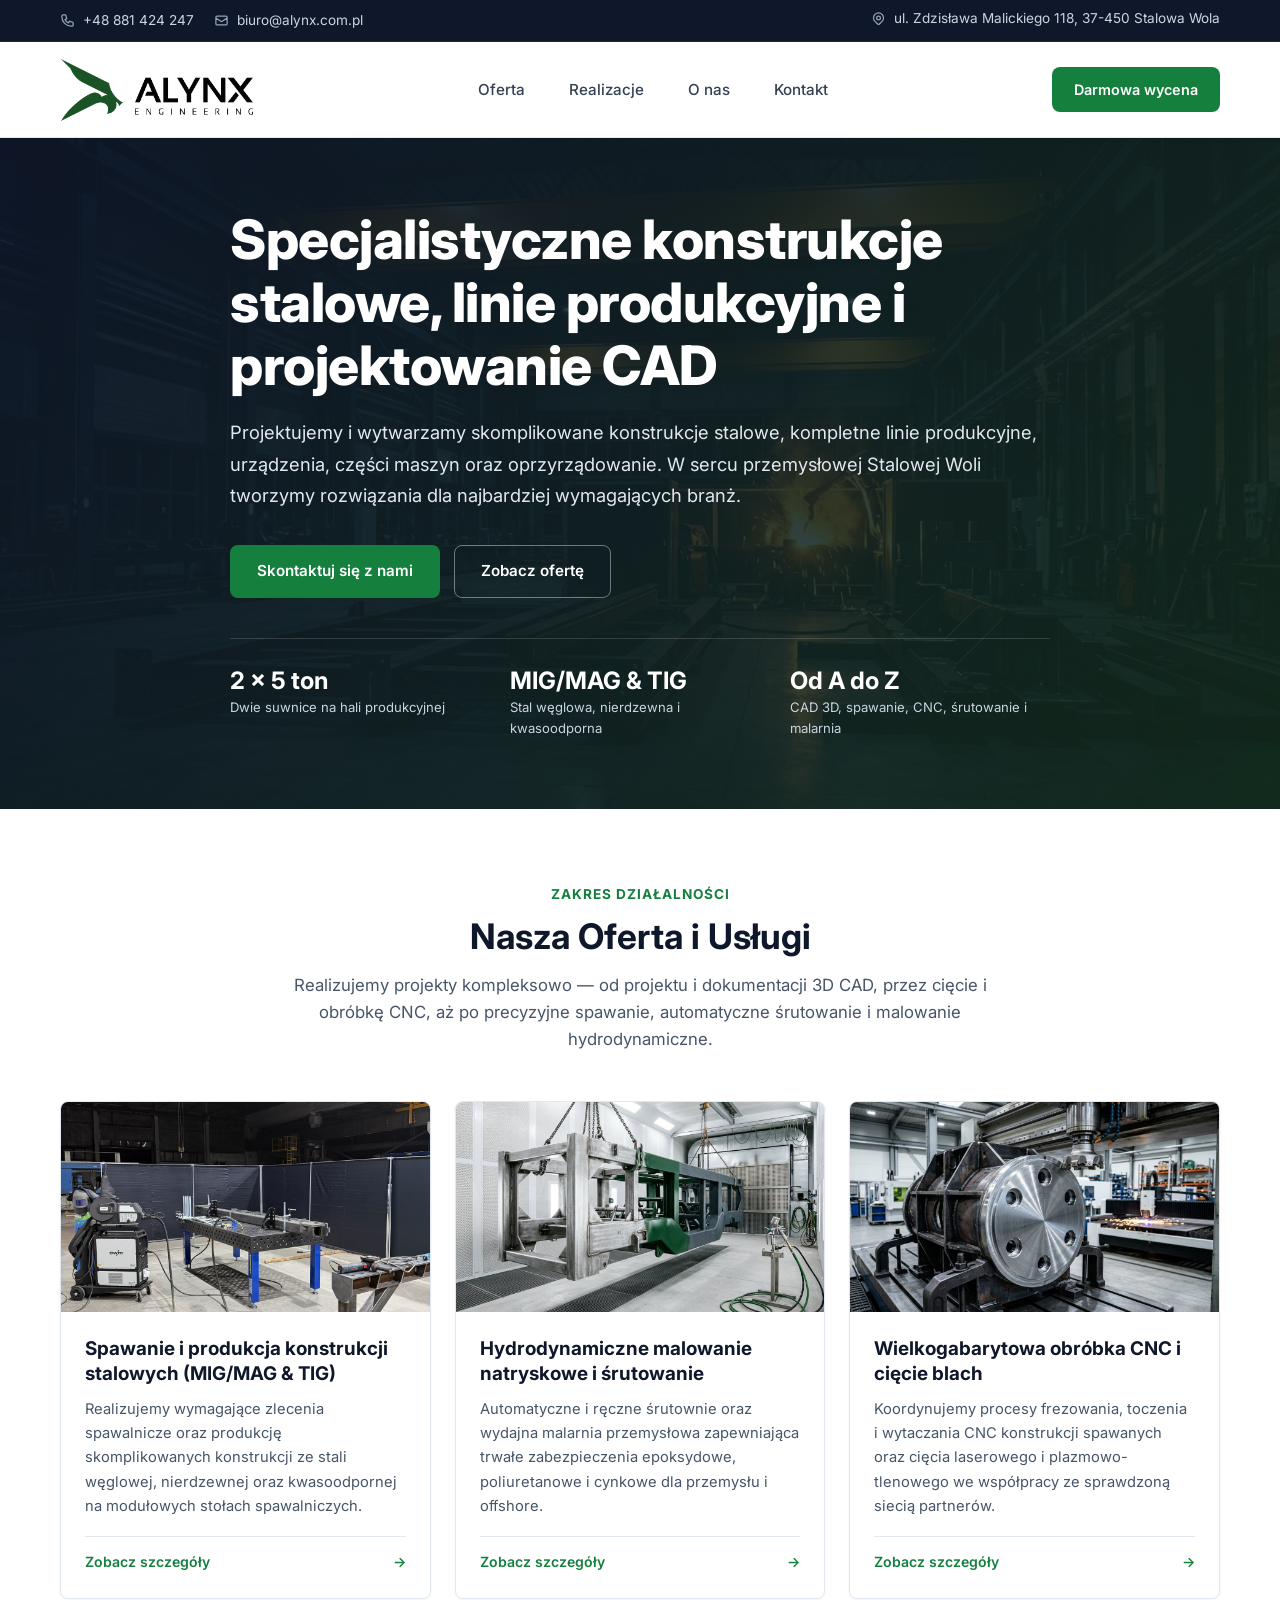
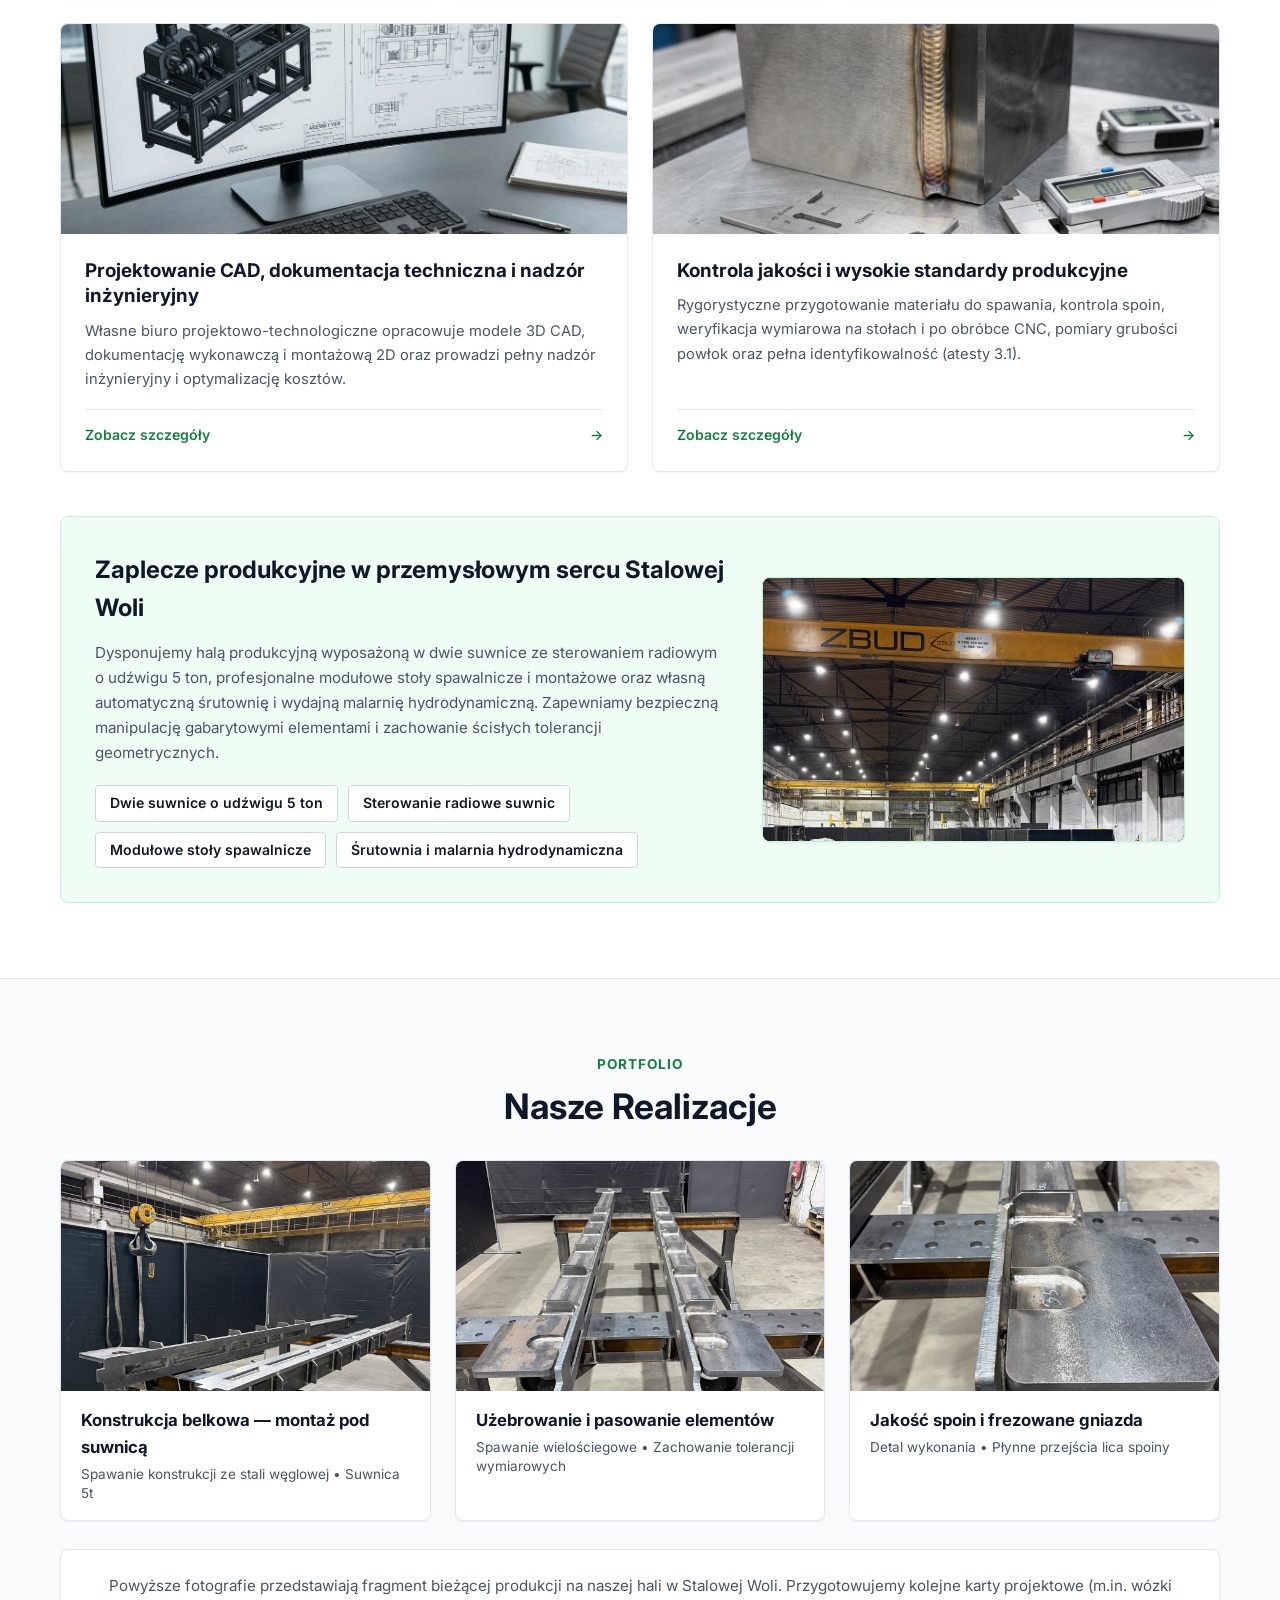
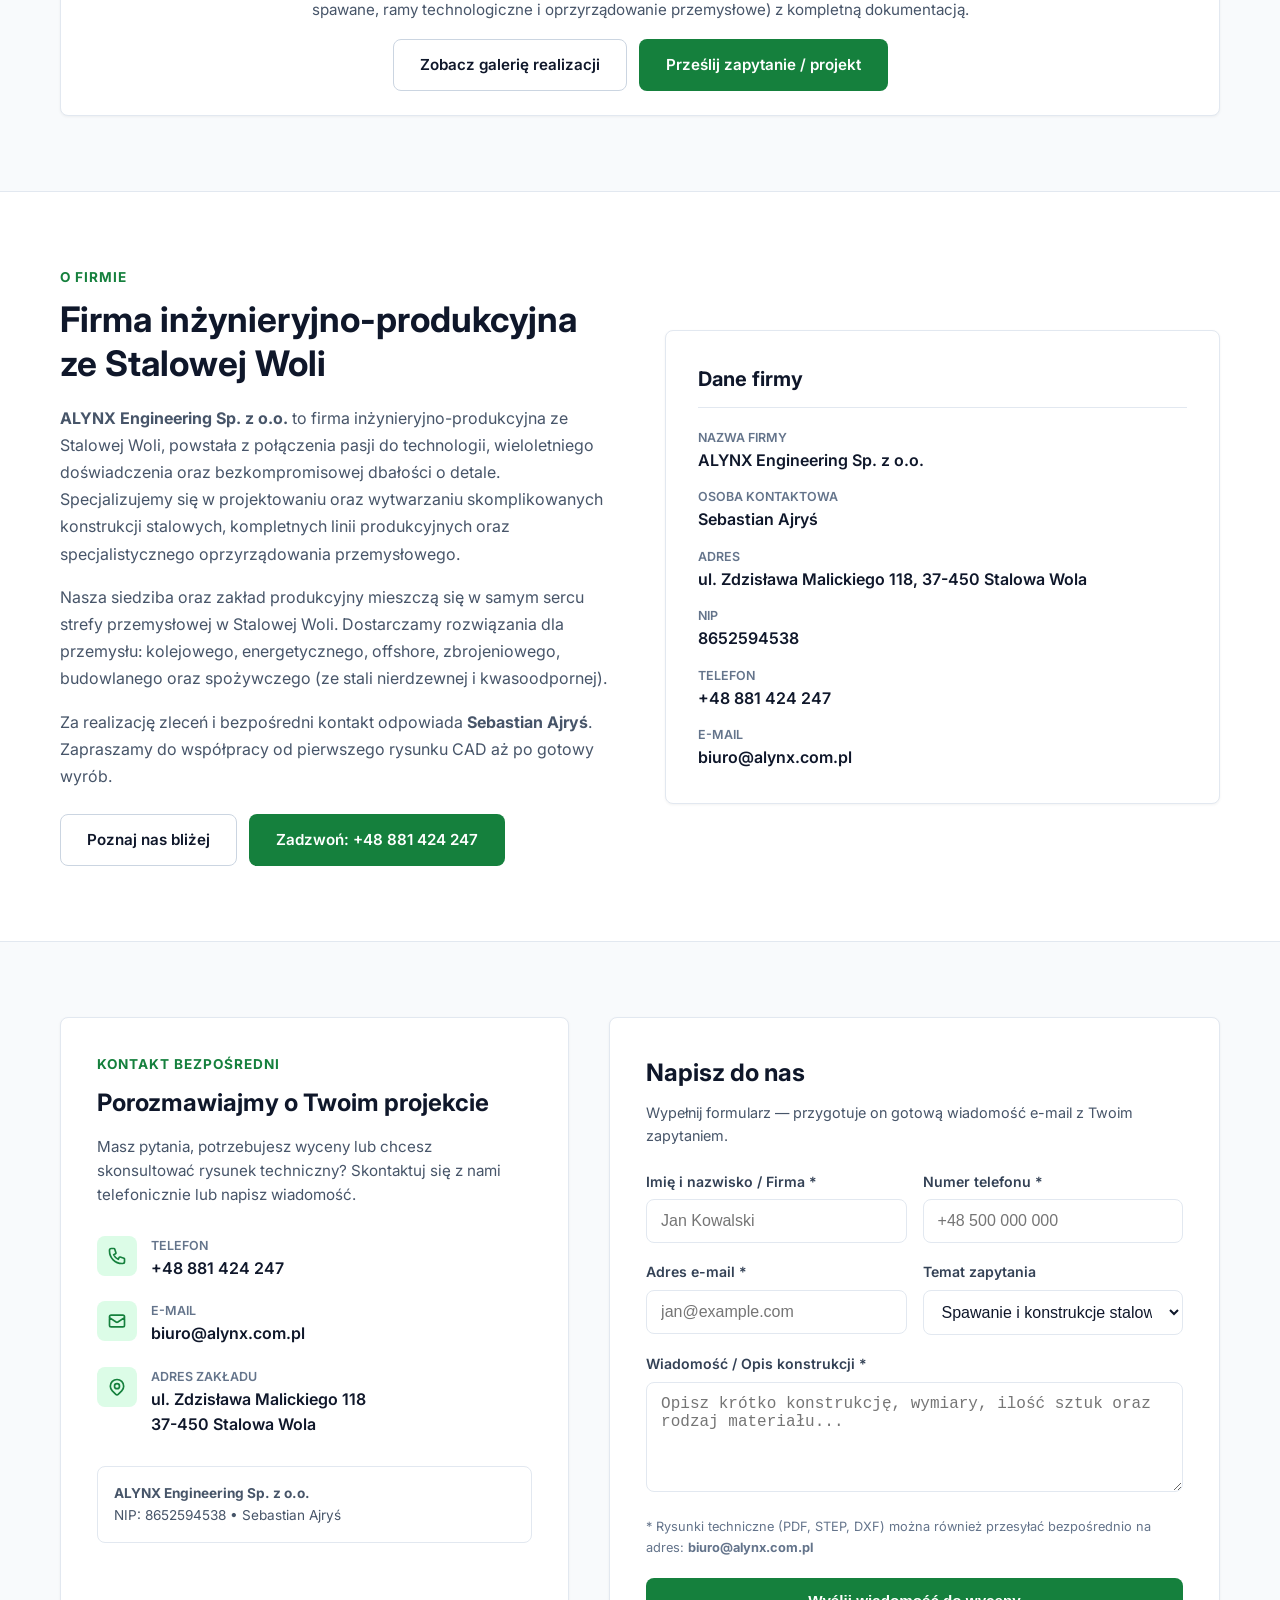
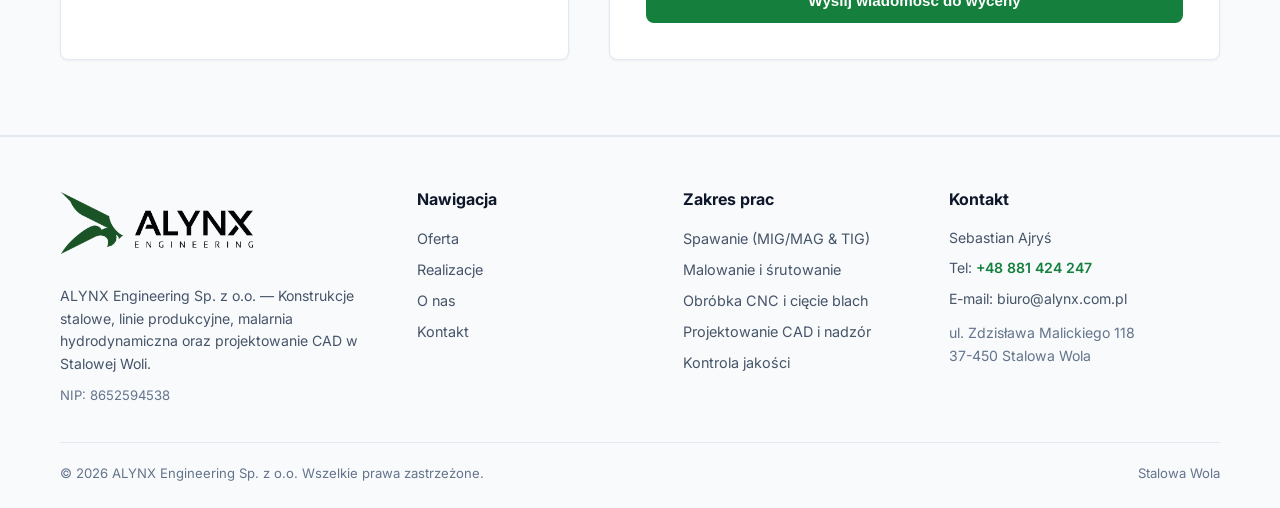
==== commit 12782535: "feat: real workshop & portfolio photos, site name fixes for Google, hall privacy crop, and removal o" ====
--- a/index.html
+++ b/index.html
@@ -3,10 +3,30 @@
 <head>
   <meta charset="UTF-8">
   <meta name="viewport" content="width=device-width, initial-scale=1.0">
-  <title>ALYNX Engineering — Konstrukcje stalowe, linie produkcyjne i CAD | Stalowa Wola</title>
+  <title>ALYNX Engineering — Konstrukcje stalowe, linie produkcyjne i spawalnictwo</title>
   <meta name="description" content="ALYNX Engineering w Stalowej Woli. Projektujemy i wytwarzamy skomplikowane konstrukcje stalowe, kompletne linie produkcyjne, urządzenia, części maszyn oraz oprzyrządowanie.">
   <meta name="keywords" content="spawanie stalowa wola, konstrukcje stalowe, linie produkcyjne, malowanie hydrodynamiczne, śrutowanie, obróbka CNC, projektowanie CAD, ALYNX Engineering, Sebastian Ajryś">
   
+  <!-- Identyfikacja dla Google, Chrome i PWA (Miniaturki i skróty "ALYNX") -->
+  <meta name="application-name" content="ALYNX">
+  <meta name="apple-mobile-web-app-title" content="ALYNX">
+  <meta property="og:site_name" content="ALYNX Engineering">
+  <meta property="og:title" content="ALYNX Engineering — Konstrukcje stalowe i linie produkcyjne">
+  <meta property="og:description" content="ALYNX Engineering w Stalowej Woli. Projektujemy i wytwarzamy skomplikowane konstrukcje stalowe, linie produkcyjne, malarnia hydrodynamiczna oraz projektowanie CAD.">
+  <meta property="og:image" content="./assets/images/logo.png">
+  <link rel="manifest" href="./site.webmanifest">
+
+  <!-- Dane strukturalne Schema.org -->
+  <script type="application/ld+json">
+  {
+    "@context": "https://schema.org",
+    "@type": "WebSite",
+    "name": "ALYNX",
+    "alternateName": ["ALYNX Engineering", "ALYNX Engineering Sp. z o.o."],
+    "url": "https://alynx.com.pl/"
+  }
+  </script>
+
   <!-- Favicon & Arkusz Stylów -->
   <link rel="icon" type="image/png" href="./assets/images/favicon.png">
   <link rel="stylesheet" href="./assets/css/style.css">
@@ -147,7 +167,7 @@
         <!-- Usługa 1 -->
         <a href="oferta.html#spawanie" class="service-card">
           <div class="service-image">
-            <img src="./assets/images/services/service-welding.jpg" alt="Spawanie i produkcja konstrukcji stalowych na stołach spawalniczych">
+            <img src="./assets/images/services/service-welding.jpg" alt="Stanowisko spawalnicze MIG/MAG i TIG ALYNX z modularnym stołem 3D, urządzeniem spawalniczym EWM oraz suwnicą 5t">
           </div>
           <div class="service-content">
             <h3 class="service-title">Spawanie i produkcja konstrukcji stalowych (MIG/MAG &amp; TIG)</h3>
@@ -236,16 +256,17 @@
         <div>
           <h3>Zaplecze produkcyjne w przemysłowym sercu Stalowej Woli</h3>
           <p>
-            Dysponujemy nowoczesną halą produkcyjną wyposażoną w dwie suwnice o udźwigu 5 ton, profesjonalne modułowe stoły spawalnicze i montażowe oraz własną automatyczną śrutownię i wydajną malarnię hydrodynamiczną. Zapewniamy bezpieczną manipulację gabarytowymi elementami i zachowanie ścisłych tolerancji geometrycznych.
+            Dysponujemy halą produkcyjną wyposażoną w dwie suwnice ze sterowaniem radiowym o udźwigu 5 ton, profesjonalne modułowe stoły spawalnicze i montażowe oraz własną automatyczną śrutownię i wydajną malarnię hydrodynamiczną. Zapewniamy bezpieczną manipulację gabarytowymi elementami i zachowanie ścisłych tolerancji geometrycznych.
           </p>
           <div class="tables-sizes-list">
             <span class="tables-sizes-badge">Dwie suwnice o udźwigu 5 ton</span>
+            <span class="tables-sizes-badge">Sterowanie radiowe suwnic</span>
             <span class="tables-sizes-badge">Modułowe stoły spawalnicze</span>
             <span class="tables-sizes-badge">Śrutownia i malarnia hydrodynamiczna</span>
           </div>
         </div>
         <div class="tables-banner-img">
-          <img src="./assets/images/tables/facility-schematic.svg" alt="Schemat technologiczny zaplecza produkcyjnego ALYNX Engineering: dwie suwnice 5 ton, profesjonalne stoły spawalnicze oraz śrutownia i malarnia hydrodynamiczna">
+          <img src="./assets/images/tables/facility-hall.jpg" alt="Hala produkcyjna ALYNX Engineering w Stalowej Woli z dwiema suwnicami 5 ton ze sterowaniem radiowym oraz stanowiskami spawalniczymi" data-lightbox="./assets/images/tables/facility-hall.jpg" data-caption="Hala produkcyjna ALYNX Engineering w Stalowej Woli: suwnica 5 ton ze sterowaniem radiowym oraz modularne stanowiska spawalnicze" style="cursor: pointer;">
         </div>
       </div>
 
@@ -263,19 +284,46 @@
         <h2 class="section-title">Nasze Realizacje</h2>
       </div>
 
-      <div class="portfolio-placeholder">
-        <div class="portfolio-placeholder-icon">
-          <svg xmlns="http://www.w3.org/2000/svg" fill="none" viewBox="0 0 24 24" stroke="currentColor">
-            <path stroke-linecap="round" stroke-linejoin="round" stroke-width="2" d="M19 11H5m14 0a2 2 0 012 2v6a2 2 0 01-2 2H5a2 2 0 01-2-2v-6a2 2 0 012-2m14 0V9a2 2 0 00-2-2M5 11V9a2 2 0 012-2m0 0V5a2 2 0 012-2h6a2 2 0 012 2v2M7 7h10"/>
-          </svg>
-        </div>
-        <h3>Sekcja w trakcie realizacji</h3>
-        <p>
-          Na naszej stronie publikujemy wyłącznie autentyczne materiały z własnej produkcji. Aktualnie przygotowujemy dokumentację fotograficzną wykonywanych konstrukcji stalowych, maszyn i oprzyrządowania — wkrótce pojawią się tutaj gotowe realizacje.
+      <!-- Galeria pierwszych realizacji -->
+      <div class="gallery-grid" style="margin-bottom: 28px;">
+        <div class="gallery-item">
+          <div class="gallery-img-wrap">
+            <img src="./assets/images/realizacje/realizacja-01.jpg" alt="Konstrukcja belkowa — montaż i spawanie z wykorzystaniem suwnicy 5t" data-lightbox="./assets/images/realizacje/realizacja-01.jpg" data-caption="Konstrukcja belkowa — montaż i spawanie z wykorzystaniem suwnicy 5 ton na hali produkcyjnej w Stalowej Woli" style="cursor: pointer;">
+          </div>
+          <div class="gallery-info">
+            <div class="gallery-title">Konstrukcja belkowa — montaż pod suwnicą</div>
+            <div class="gallery-sub">Spawanie konstrukcji ze stali węglowej • Suwnica 5t</div>
+          </div>
+        </div>
+
+        <div class="gallery-item">
+          <div class="gallery-img-wrap">
+            <img src="./assets/images/realizacje/realizacja-02.jpg" alt="Precyzyjne pasowanie elementów i użebrowanie konstrukcji stalowej" data-lightbox="./assets/images/realizacje/realizacja-02.jpg" data-caption="Precyzyjne pasowanie elementów i użebrowanie konstrukcji stalowej na stanowisku montażowym" style="cursor: pointer;">
+          </div>
+          <div class="gallery-info">
+            <div class="gallery-title">Użebrowanie i pasowanie elementów</div>
+            <div class="gallery-sub">Spawanie wielościegowe • Zachowanie tolerancji wymiarowych</div>
+          </div>
+        </div>
+
+        <div class="gallery-item">
+          <div class="gallery-img-wrap">
+            <img src="./assets/images/realizacje/realizacja-03.jpg" alt="Detal spoiny oraz frezowane gniazdo montażowe w grubej blasze" data-lightbox="./assets/images/realizacje/realizacja-03.jpg" data-caption="Detal spoiny oraz frezowane gniazdo montażowe w grubej blasze — wysoka jakość wykończenia spoin" style="cursor: pointer;">
+          </div>
+          <div class="gallery-info">
+            <div class="gallery-title">Jakość spoin i frezowane gniazda</div>
+            <div class="gallery-sub">Detal wykonania • Płynne przejścia lica spoiny</div>
+          </div>
+        </div>
+      </div>
+
+      <div style="background-color: #FFFFFF; border: 1px solid var(--gray-border); border-radius: var(--radius); padding: 24px; text-align: center; box-shadow: var(--shadow-sm);">
+        <p style="color: var(--text-muted); font-size: 0.95rem; margin-bottom: 16px; line-height: 1.6;">
+          Powyższe fotografie przedstawiają fragment bieżącej produkcji na naszej hali w Stalowej Woli. Przygotowujemy kolejne karty projektowe (m.in. wózki spawane, ramy technologiczne i oprzyrządowanie przemysłowe) z kompletną dokumentacją.
         </p>
         <div style="display: flex; gap: 12px; justify-content: center; flex-wrap: wrap;">
-          <a href="oferta.html" class="btn btn-outline">Zobacz pełną ofertę</a>
-          <a href="realizacje.html" class="btn btn-primary">Przejdź do Realizacji</a>
+          <a href="realizacje.html" class="btn btn-outline">Zobacz galerię realizacji</a>
+          <a href="kontakt.html" class="btn btn-primary">Prześlij zapytanie / projekt</a>
         </div>
       </div>
 
@@ -292,10 +340,10 @@
         <div class="about-text">
           <div class="section-kicker">O firmie</div>
           <h2 class="section-title" style="text-align: left; margin-bottom: 20px;">
-            Nowoczesna firma inżynieryjno-produkcyjna
+            Firma inżynieryjno-produkcyjna ze Stalowej Woli
           </h2>
           <p>
-            <strong>ALYNX Engineering Sp. z o.o.</strong> to nowoczesna firma inżynieryjno-produkcyjna, powstała z połączenia pasji do technologii, wieloletniego doświadczenia oraz bezkompromisowej dbałości o detale. Specjalizujemy się w projektowaniu oraz wytwarzaniu skomplikowanych konstrukcji stalowych, kompletnych linii produkcyjnych oraz specjalistycznego oprzyrządowania przemysłowego.
+            <strong>ALYNX Engineering Sp. z o.o.</strong> to firma inżynieryjno-produkcyjna ze Stalowej Woli, powstała z połączenia pasji do technologii, wieloletniego doświadczenia oraz bezkompromisowej dbałości o detale. Specjalizujemy się w projektowaniu oraz wytwarzaniu skomplikowanych konstrukcji stalowych, kompletnych linii produkcyjnych oraz specjalistycznego oprzyrządowania przemysłowego.
           </p>
           <p>
             Nasza siedziba oraz zakład produkcyjny mieszczą się w samym sercu strefy przemysłowej w Stalowej Woli. Dostarczamy rozwiązania dla przemysłu: kolejowego, energetycznego, offshore, zbrojeniowego, budowlanego oraz spożywczego (ze stali nierdzewnej i kwasoodpornej).
--- a/assets/css/style.css
+++ b/assets/css/style.css
@@ -594,13 +594,14 @@
   border: 1px solid #BBF7D0;
   box-shadow: var(--shadow-sm);
   background-color: #0F172A;
+  position: relative;
 }
 
 .tables-banner-img img {
   width: 100%;
-  height: auto;
-  aspect-ratio: 640 / 400;
-  object-fit: contain;
+  height: 100%;
+  aspect-ratio: 16 / 10;
+  object-fit: cover;
   display: block;
 }
 
@@ -730,8 +731,80 @@
 }
 
 .gallery-sub {
-  font-size: 0.82rem;
-  color: var(--text-light);
+  font-size: 0.85rem;
+  color: var(--text-muted);
+  line-height: 1.45;
+}
+
+/* --- Lightbox Modal (Podgląd zdjęć powiększonych) --- */
+.lightbox-modal {
+  position: fixed;
+  inset: 0;
+  z-index: 9999;
+  display: flex;
+  align-items: center;
+  justify-content: center;
+  opacity: 0;
+  visibility: hidden;
+  transition: opacity 0.25s ease, visibility 0.25s ease;
+  padding: 20px;
+}
+
+.lightbox-modal.active {
+  opacity: 1;
+  visibility: visible;
+}
+
+.lightbox-backdrop {
+  position: absolute;
+  inset: 0;
+  background-color: rgba(15, 23, 42, 0.88);
+  backdrop-filter: blur(4px);
+}
+
+.lightbox-content {
+  position: relative;
+  z-index: 10000;
+  max-width: 92vw;
+  max-height: 90vh;
+  display: flex;
+  flex-direction: column;
+  align-items: center;
+}
+
+.lightbox-close {
+  position: absolute;
+  top: -46px;
+  right: 0;
+  background: none;
+  border: none;
+  color: #FFFFFF;
+  font-size: 2.4rem;
+  line-height: 1;
+  cursor: pointer;
+  padding: 4px 8px;
+  transition: color var(--transition);
+}
+
+.lightbox-close:hover {
+  color: #86EFAC;
+}
+
+.lightbox-img {
+  max-width: 100%;
+  max-height: 80vh;
+  object-fit: contain;
+  border-radius: var(--radius);
+  box-shadow: 0 20px 40px rgba(0, 0, 0, 0.5);
+  display: block;
+}
+
+.lightbox-caption {
+  margin-top: 12px;
+  color: #E2E8F0;
+  font-size: 0.95rem;
+  text-align: center;
+  max-width: 700px;
 }
 
 /* --- Sekcja 3: O nas --- */
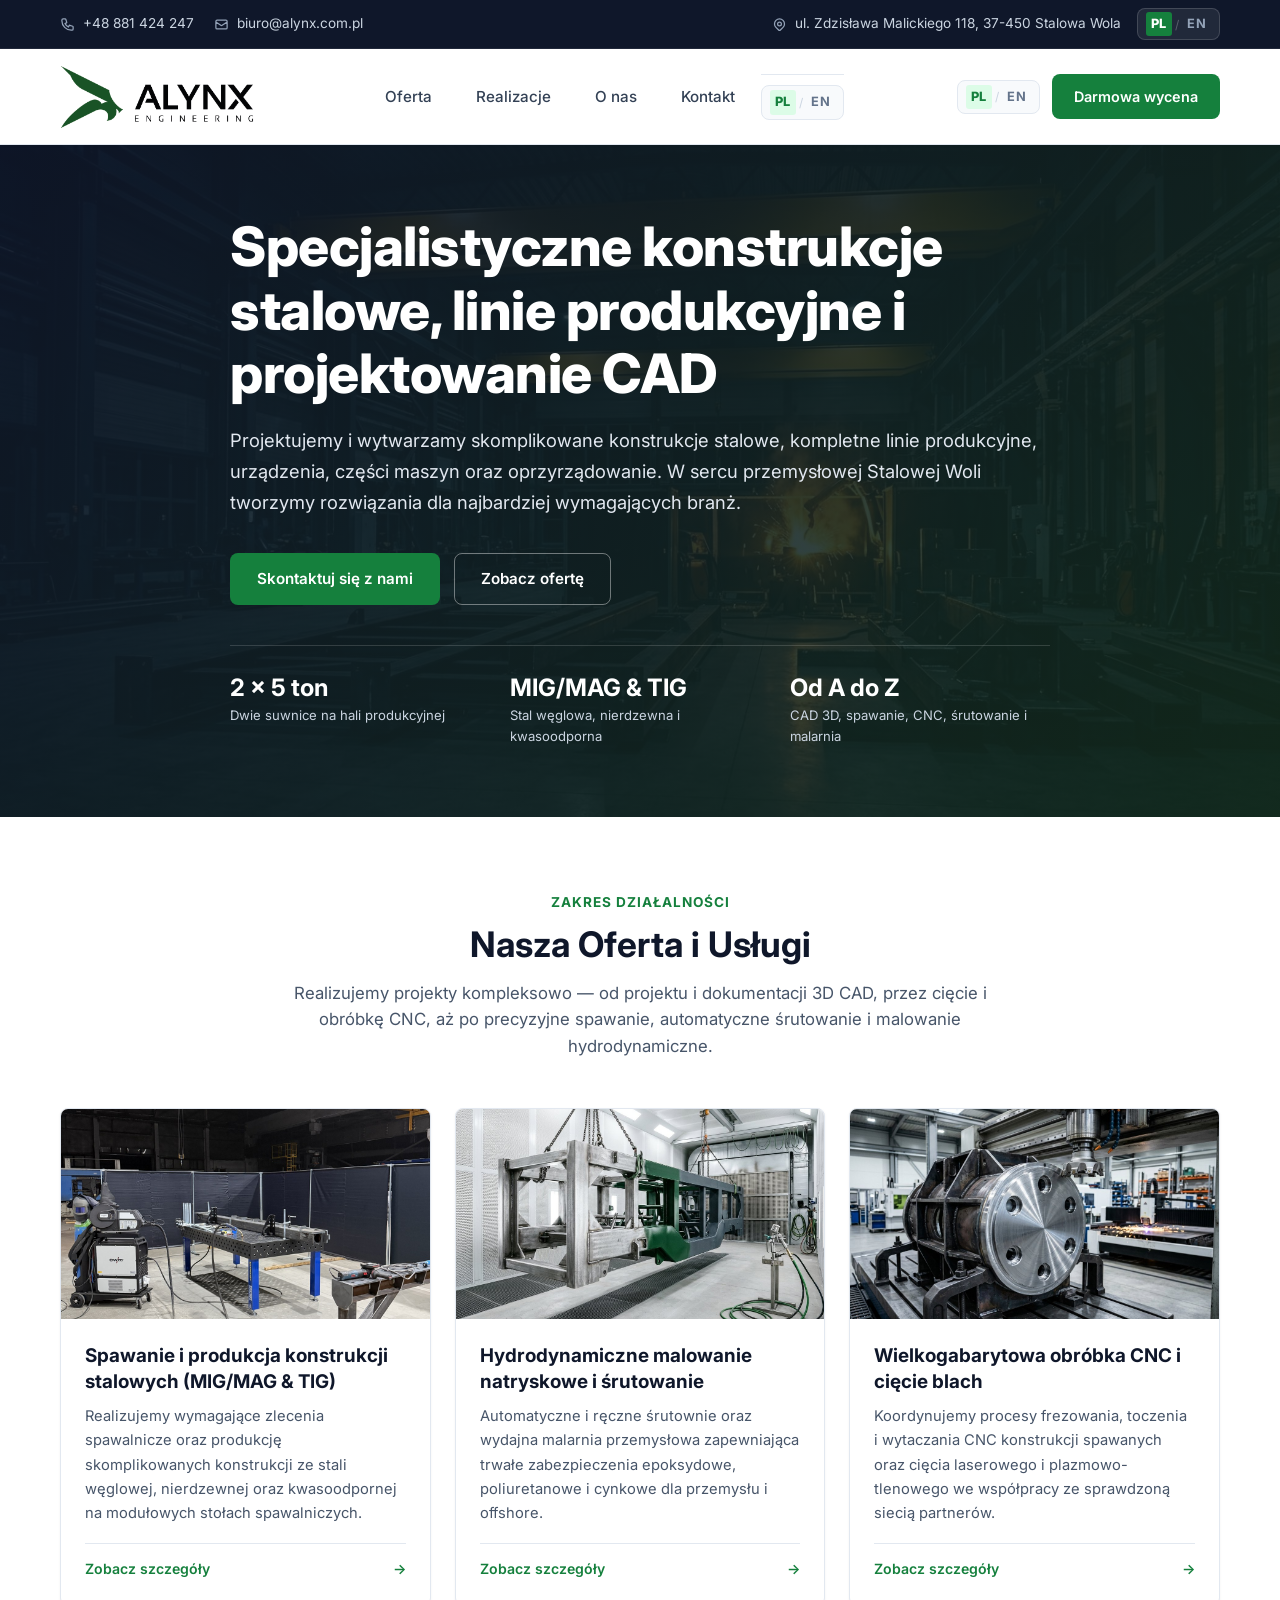
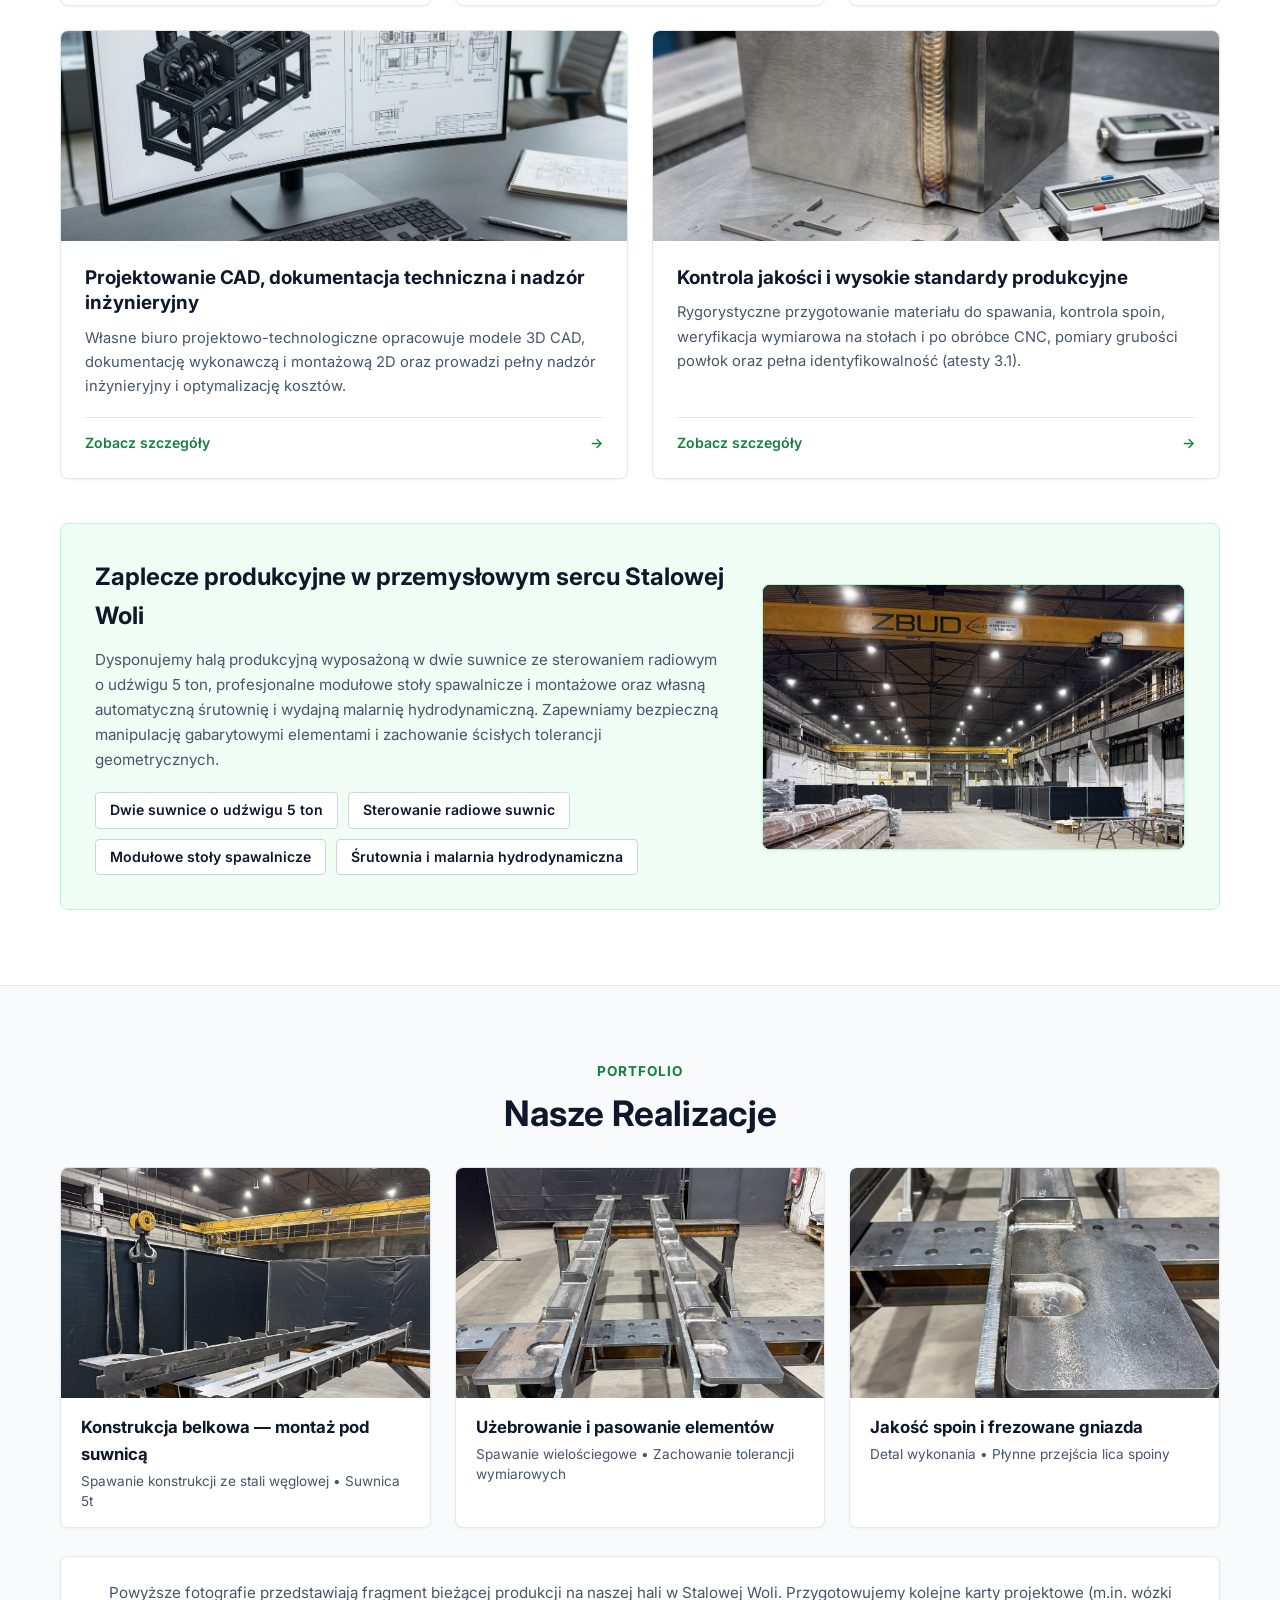
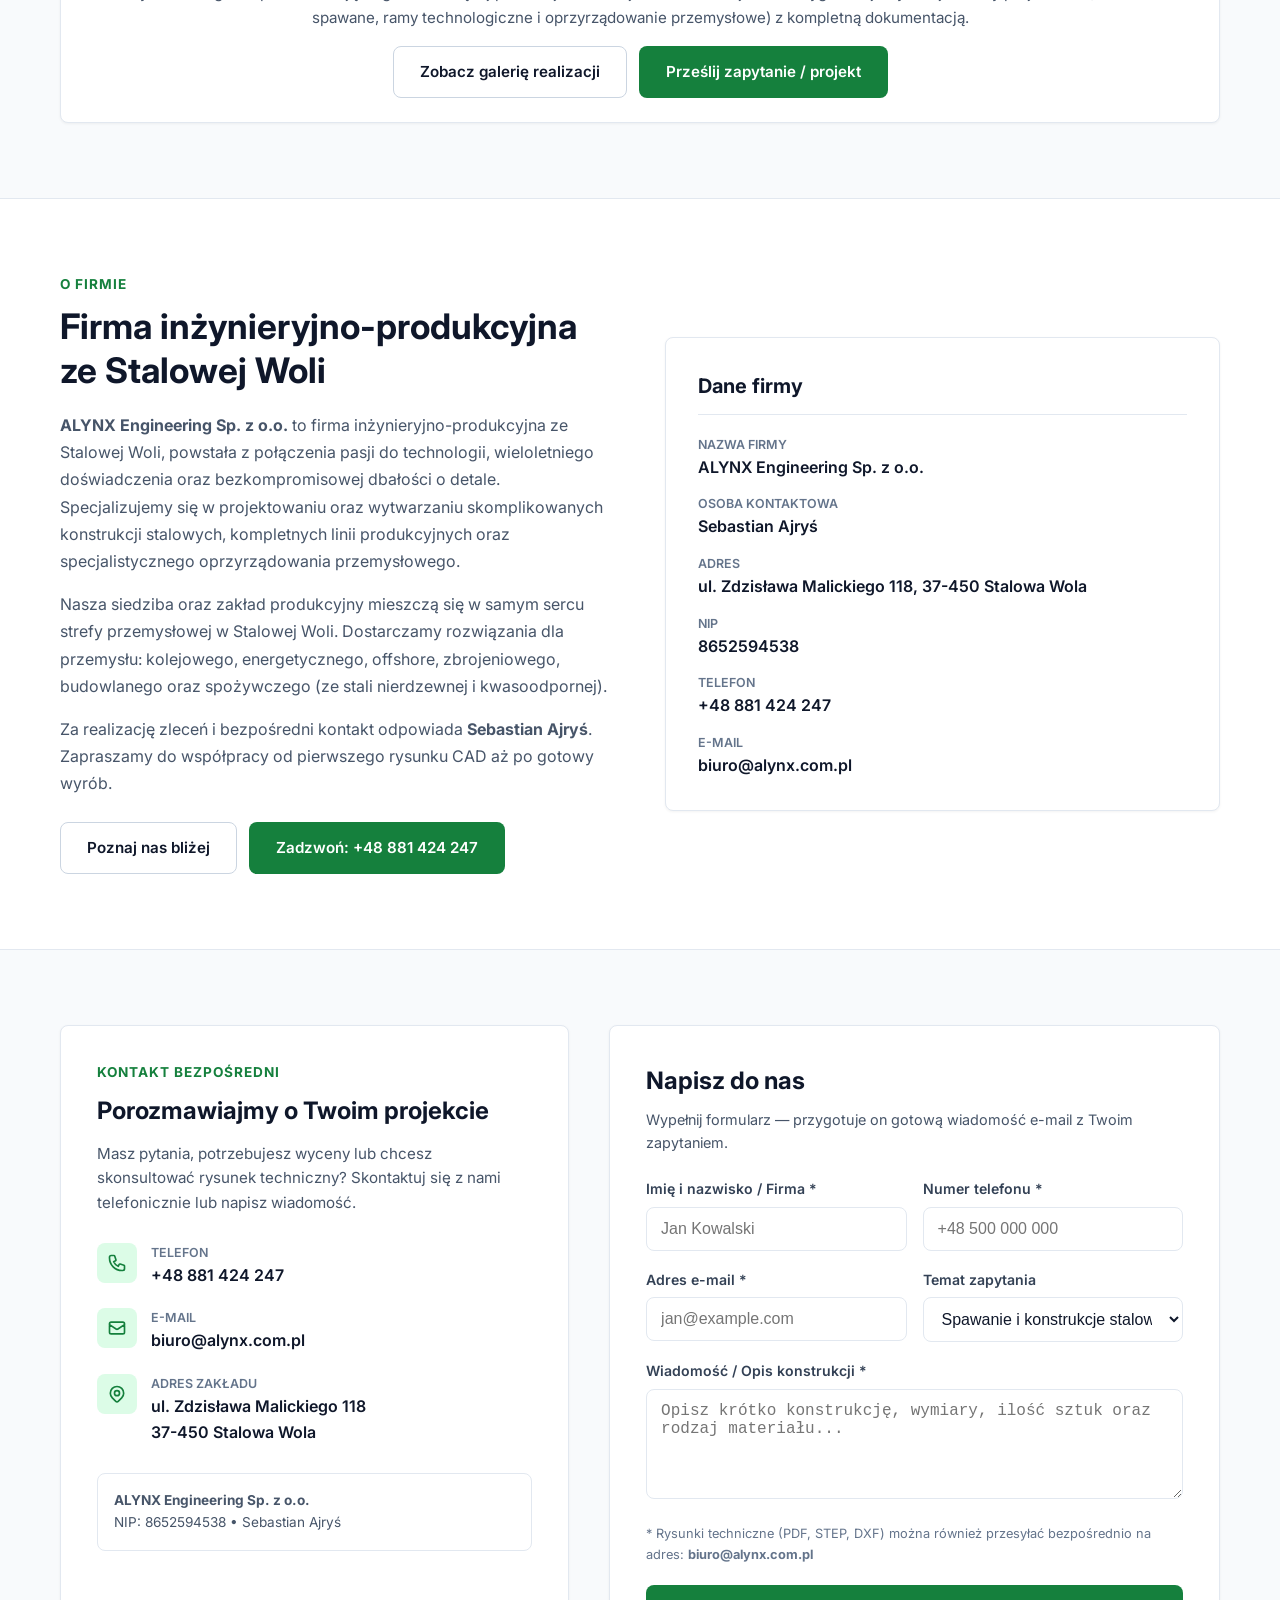
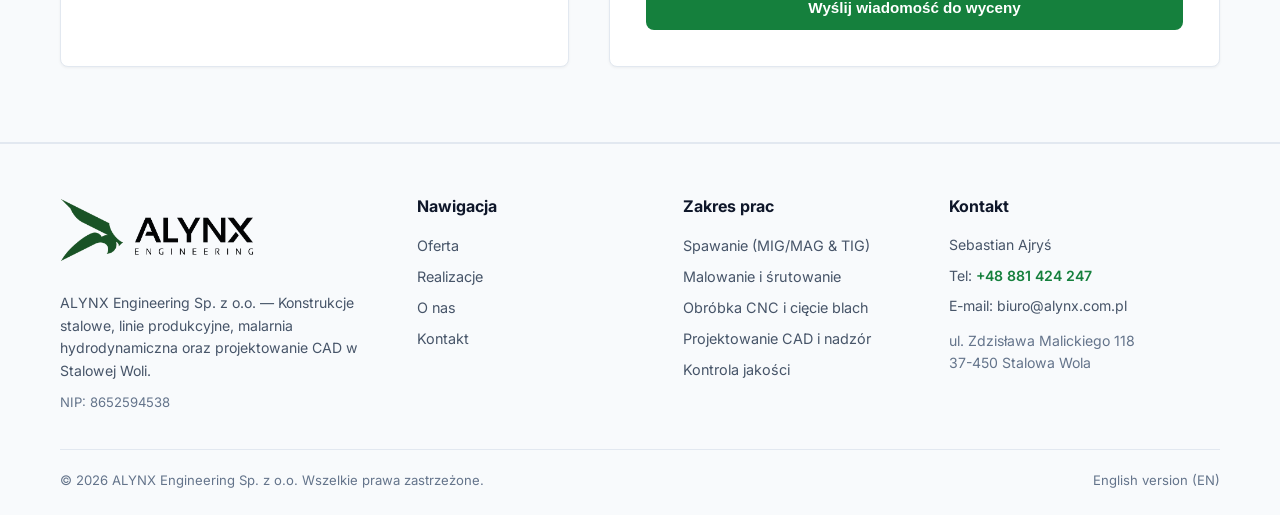
==== commit 0e411c33: "feat: add complete English website edition with 1-click language switcher and recropped natural hall" ====
--- a/index.html
+++ b/index.html
@@ -15,6 +15,8 @@
   <meta property="og:description" content="ALYNX Engineering w Stalowej Woli. Projektujemy i wytwarzamy skomplikowane konstrukcje stalowe, linie produkcyjne, malarnia hydrodynamiczna oraz projektowanie CAD.">
   <meta property="og:image" content="./assets/images/logo.png">
   <link rel="manifest" href="./site.webmanifest">
+  <link rel="alternate" hreflang="pl" href="./index.html">
+  <link rel="alternate" hreflang="en" href="./en/index.html">
 
   <!-- Dane strukturalne Schema.org -->
   <script type="application/ld+json">
@@ -52,7 +54,7 @@
           <a href="mailto:biuro@alynx.com.pl">biuro@alynx.com.pl</a>
         </span>
       </div>
-      <div>
+      <div style="display: flex; gap: 16px; align-items: center;">
         <span class="top-bar-item">
           <svg xmlns="http://www.w3.org/2000/svg" fill="none" viewBox="0 0 24 24" stroke="currentColor">
             <path stroke-linecap="round" stroke-linejoin="round" stroke-width="2" d="M17.657 16.657L13.414 20.9a1.998 1.998 0 01-2.827 0l-4.244-4.243a8 8 0 1111.314 0z"/>
@@ -60,6 +62,11 @@
           </svg>
           ul. Zdzisława Malickiego 118, 37-450 Stalowa Wola
         </span>
+        <div class="lang-switcher" aria-label="Wybór języka / Language selection">
+          <span class="lang-item active">PL</span>
+          <span class="lang-separator">/</span>
+          <a href="./en/index.html" class="lang-item" hreflang="en" title="English version">EN</a>
+        </div>
       </div>
     </div>
   </div>
@@ -93,11 +100,24 @@
               Zadzwoń: +48 881 424 247
             </a>
           </li>
+          <li class="mobile-only-action" style="padding-top: 10px; border-top: 1px solid var(--gray-border); display: flex; justify-content: center;">
+            <div class="lang-switcher" aria-label="Wybór języka">
+              <span class="lang-item active">PL</span>
+              <span class="lang-separator">/</span>
+              <a href="./en/index.html" class="lang-item" hreflang="en">EN</a>
+            </div>
+          </li>
         </ul>
       </nav>
 
-      <!-- Przycisk szybkiej akcji -->
+      <!-- Przycisk szybkiej akcji i przełącznik języka -->
       <div style="display: flex; align-items: center; gap: 12px;">
+        <div class="lang-switcher" aria-label="Wybór języka / Language selection">
+          <span class="lang-item active">PL</span>
+          <span class="lang-separator">/</span>
+          <a href="./en/index.html" class="lang-item" hreflang="en" title="English version">EN</a>
+        </div>
+
         <a href="kontakt.html" class="header-cta-btn">Darmowa wycena</a>
         
         <button type="button" class="mobile-menu-btn" id="mobileMenuBtn" aria-label="Otwórz menu">
@@ -592,8 +612,8 @@
         <div>
           &copy; <span id="currentYear">2026</span> ALYNX Engineering Sp. z o.o. Wszelkie prawa zastrzeżone.
         </div>
-        <div>
-          Stalowa Wola
+        <div style="display: flex; gap: 16px; align-items: center;">
+          <a href="./en/index.html" hreflang="en">English version (EN)</a>
         </div>
       </div>
 
--- a/assets/css/style.css
+++ b/assets/css/style.css
@@ -134,6 +134,71 @@
   color: #94A3B8;
 }
 
+/* Przełącznik języka (Language Switcher) */
+.lang-switcher {
+  display: inline-flex;
+  align-items: center;
+  gap: 3px;
+  background-color: var(--bg-alt);
+  border: 1px solid var(--gray-border);
+  border-radius: var(--radius);
+  padding: 4px 8px;
+  font-size: 0.8rem;
+  font-weight: 700;
+  letter-spacing: 0.5px;
+  user-select: none;
+  white-space: nowrap;
+}
+
+.lang-item {
+  color: #64748B;
+  text-decoration: none;
+  padding: 2px 5px;
+  border-radius: 3px;
+  transition: color var(--transition), background-color var(--transition);
+}
+
+.lang-item:hover {
+  color: var(--primary);
+}
+
+.lang-item.active {
+  color: var(--primary);
+  background-color: var(--primary-light);
+  font-weight: 800;
+  cursor: default;
+}
+
+.lang-separator {
+  color: #CBD5E1;
+  font-weight: 400;
+  font-size: 0.75rem;
+}
+
+/* Wersja w top barze */
+.top-bar .lang-switcher {
+  background-color: rgba(255, 255, 255, 0.08);
+  border-color: rgba(255, 255, 255, 0.15);
+  padding: 3px 8px;
+}
+
+.top-bar .lang-item {
+  color: #94A3B8;
+}
+
+.top-bar .lang-item:hover {
+  color: #FFFFFF;
+}
+
+.top-bar .lang-item.active {
+  color: #FFFFFF;
+  background-color: var(--primary);
+}
+
+.top-bar .lang-separator {
+  color: rgba(255, 255, 255, 0.25);
+}
+
 /* --- Główny nagłówek (Header) --- */
 .site-header {
   position: sticky;
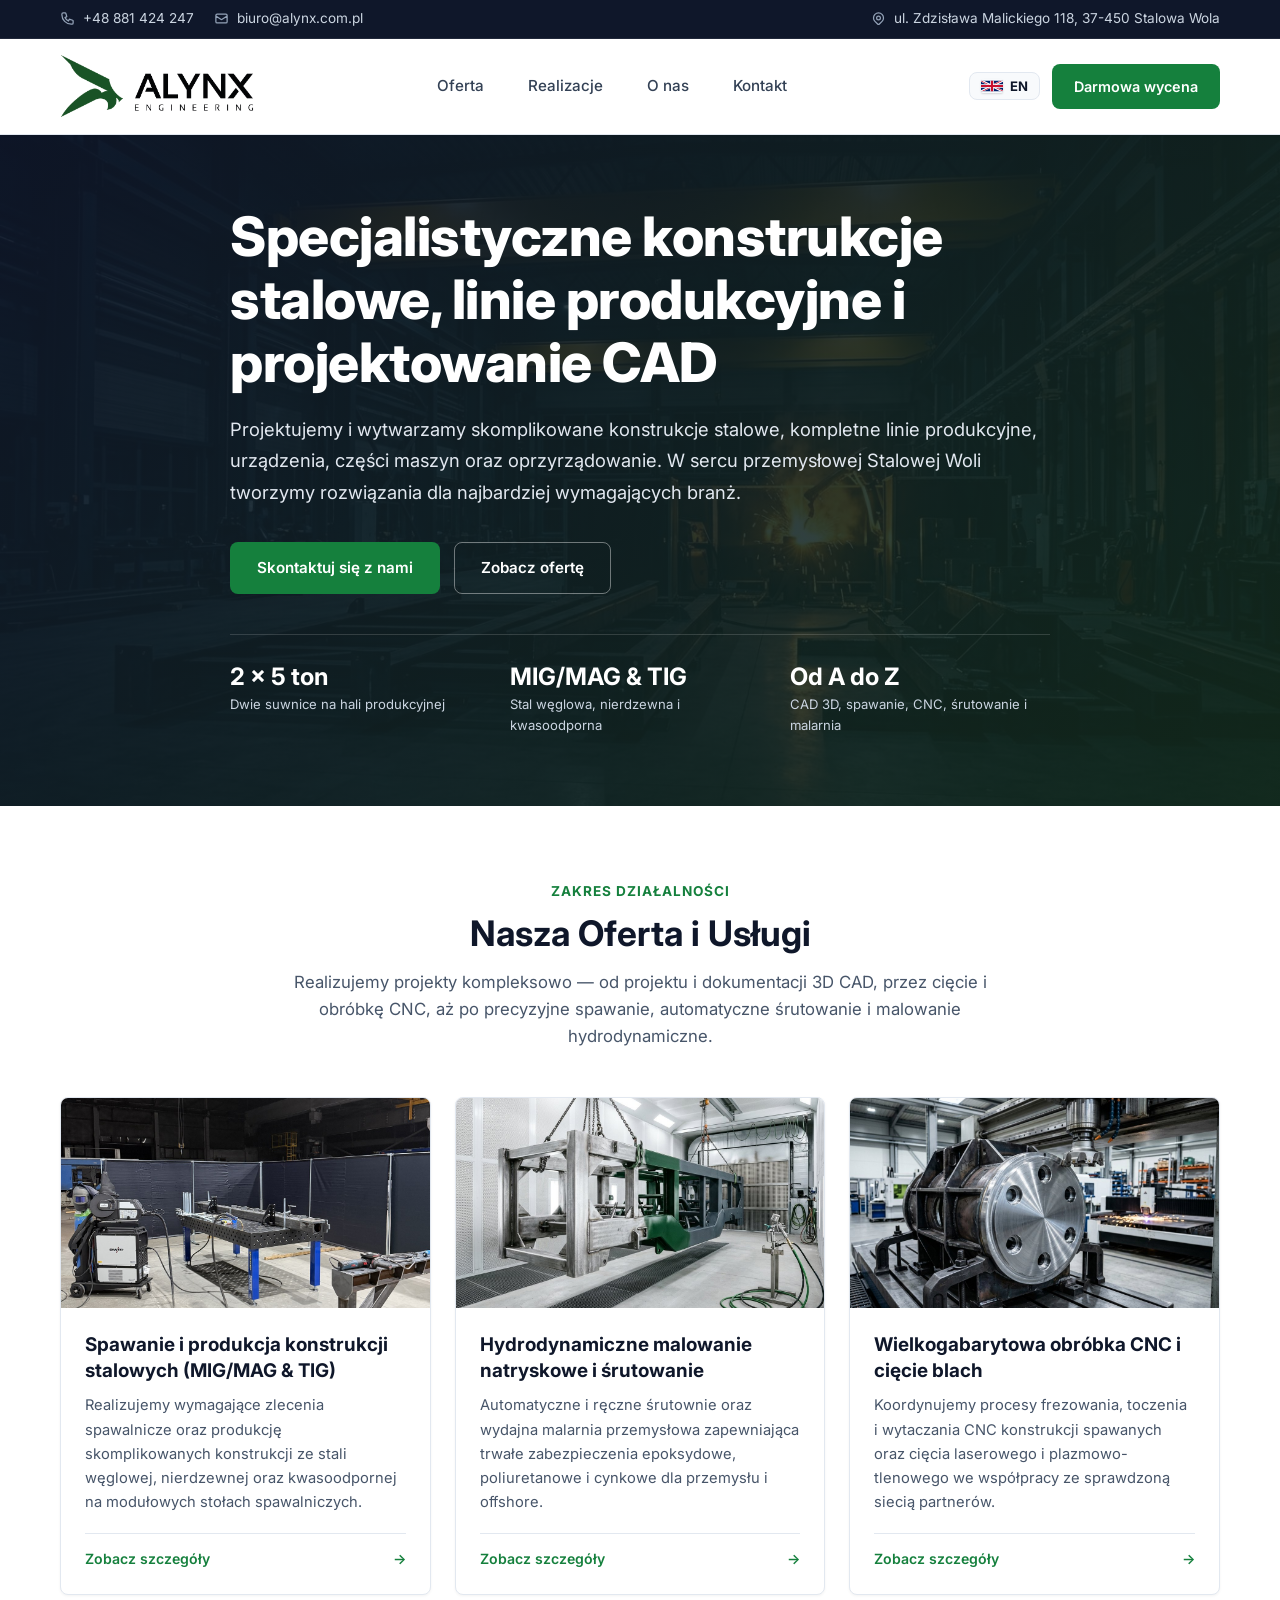
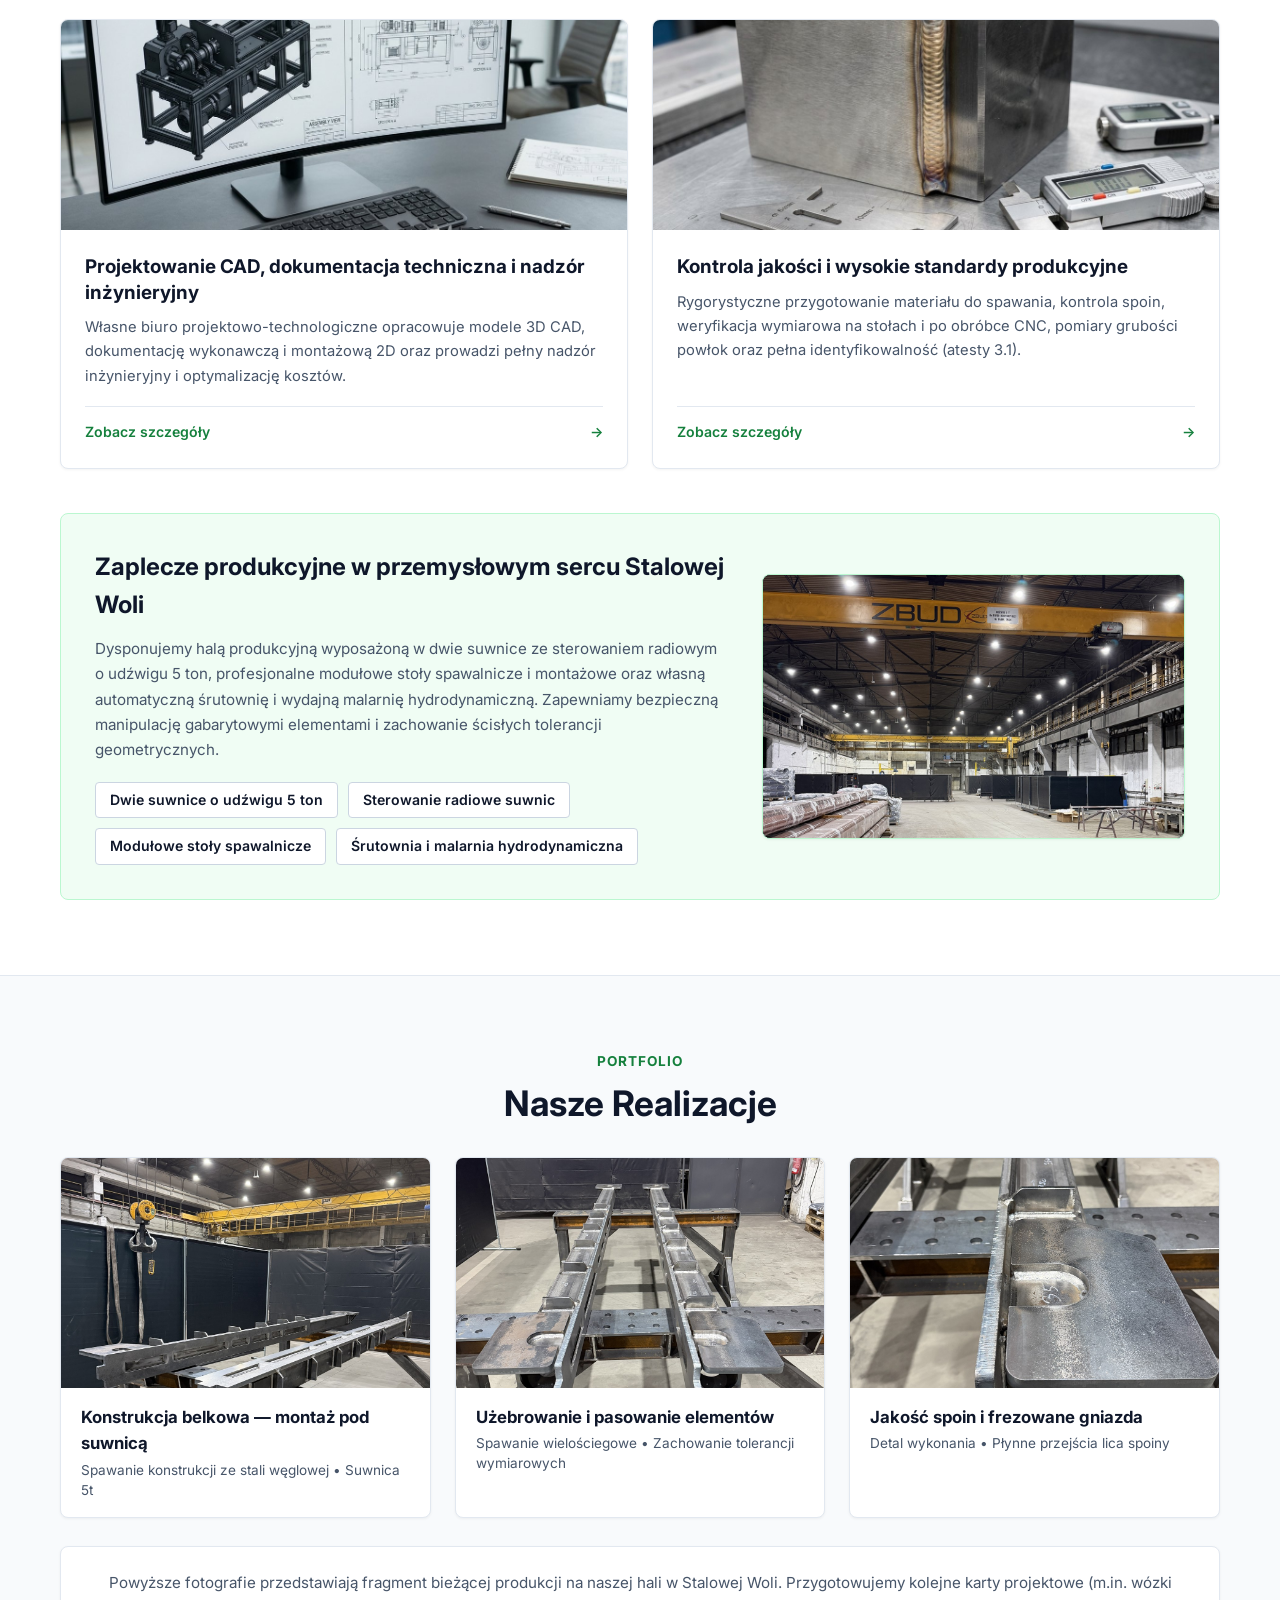
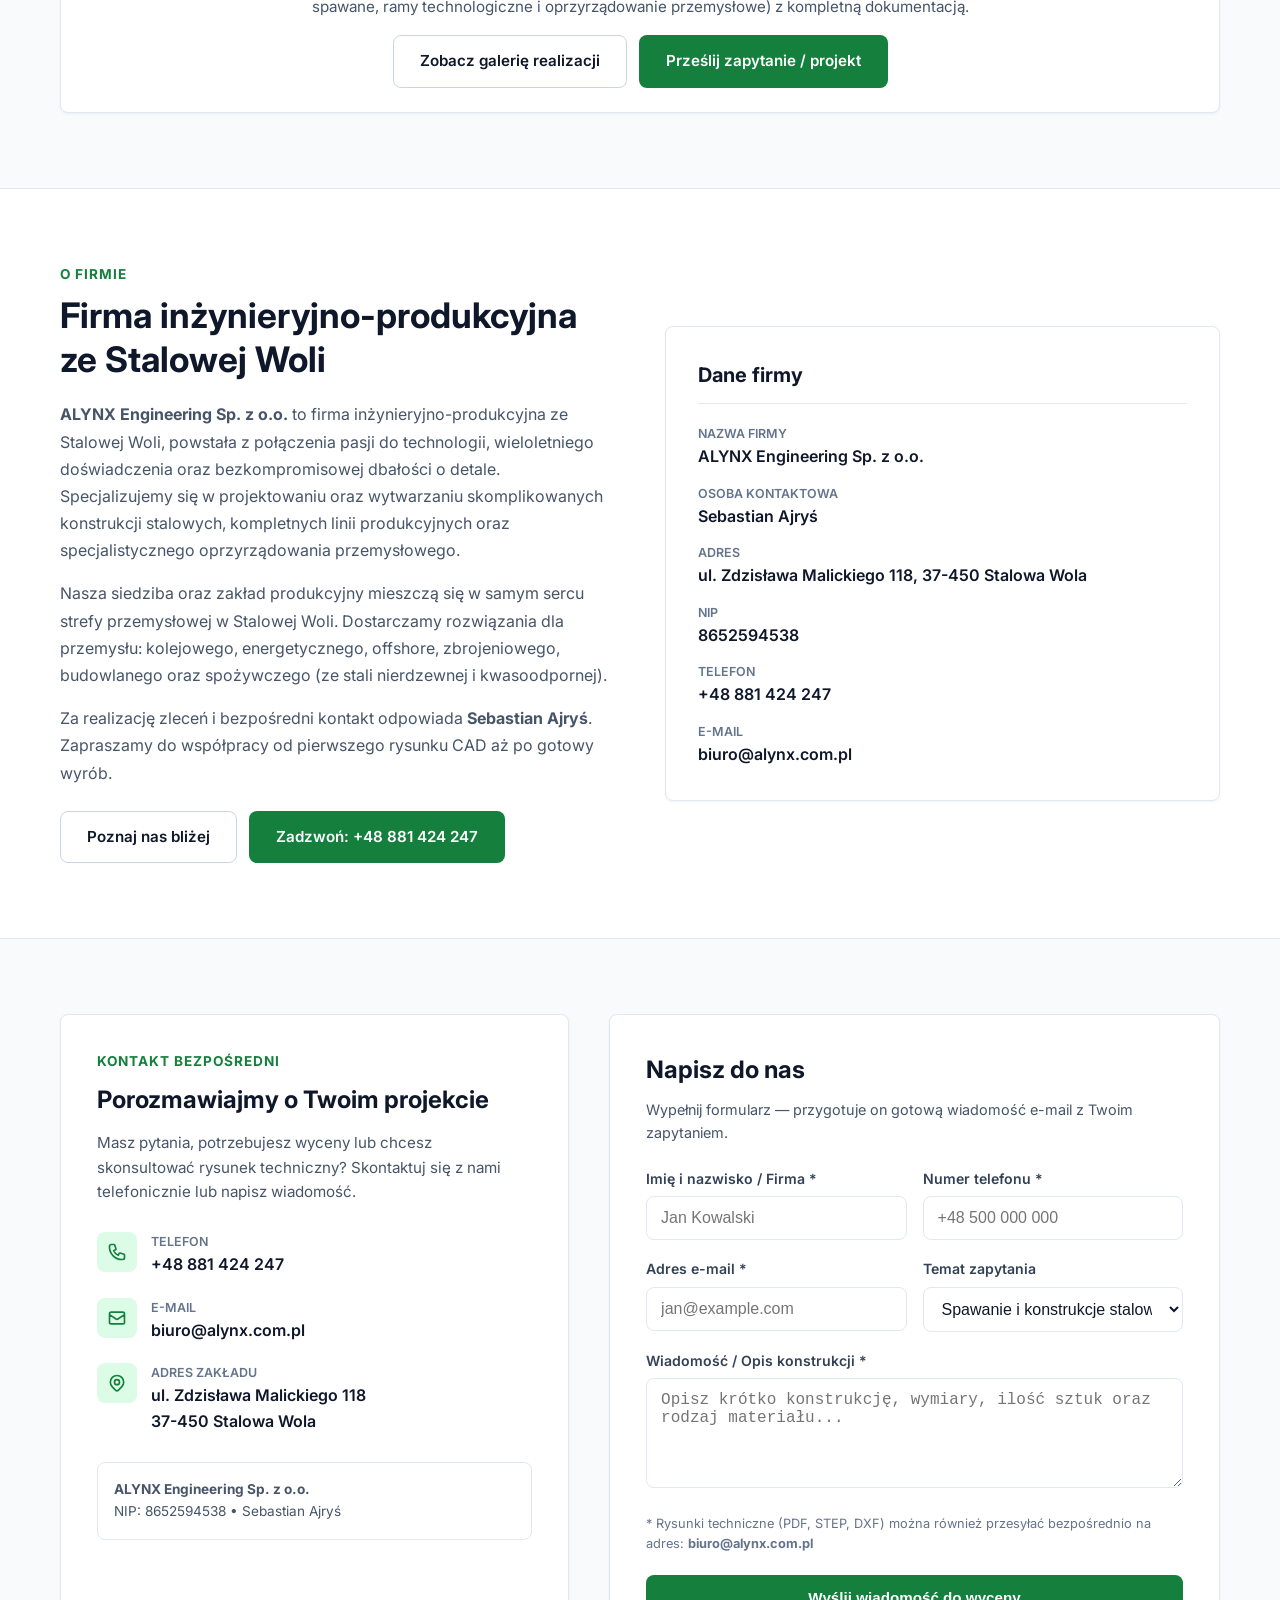
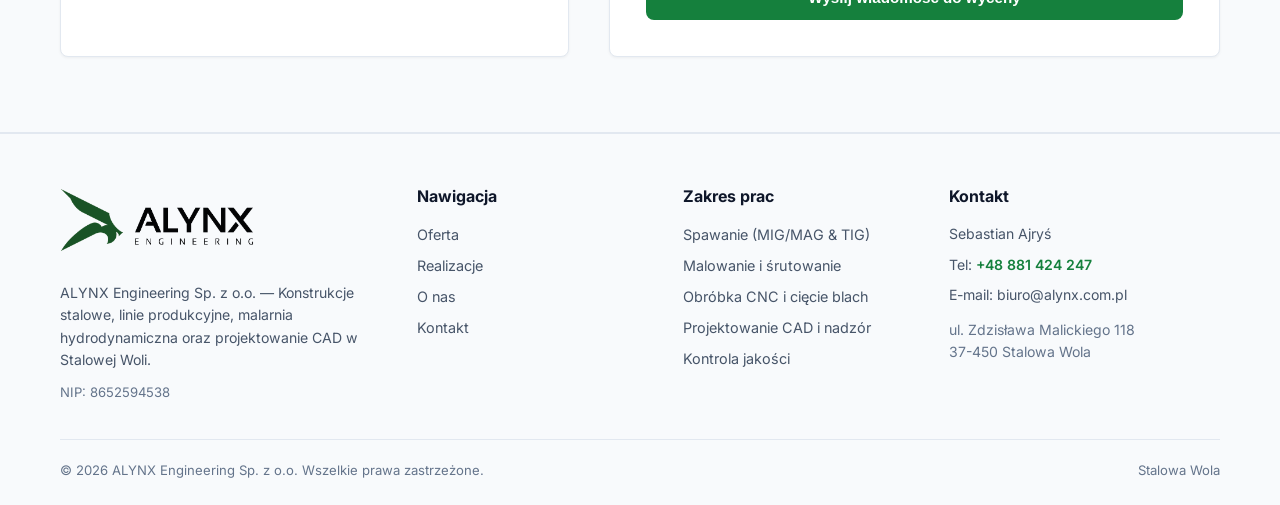
==== commit 742a8f57: "fix: make English edition 1:1 identical to Polish, fix RFQ form styles & white hero button, unify la" ====
--- a/index.html
+++ b/index.html
@@ -62,11 +62,6 @@
           </svg>
           ul. Zdzisława Malickiego 118, 37-450 Stalowa Wola
         </span>
-        <div class="lang-switcher" aria-label="Wybór języka / Language selection">
-          <span class="lang-item active">PL</span>
-          <span class="lang-separator">/</span>
-          <a href="./en/index.html" class="lang-item" hreflang="en" title="English version">EN</a>
-        </div>
       </div>
     </div>
   </div>
@@ -100,23 +95,29 @@
               Zadzwoń: +48 881 424 247
             </a>
           </li>
-          <li class="mobile-only-action" style="padding-top: 10px; border-top: 1px solid var(--gray-border); display: flex; justify-content: center;">
-            <div class="lang-switcher" aria-label="Wybór języka">
-              <span class="lang-item active">PL</span>
-              <span class="lang-separator">/</span>
-              <a href="./en/index.html" class="lang-item" hreflang="en">EN</a>
-            </div>
-          </li>
         </ul>
       </nav>
 
-      <!-- Przycisk szybkiej akcji i przełącznik języka -->
+      <!-- Przycisk szybkiej akcji i jedyny przełącznik języka z flagą -->
       <div style="display: flex; align-items: center; gap: 12px;">
-        <div class="lang-switcher" aria-label="Wybór języka / Language selection">
-          <span class="lang-item active">PL</span>
-          <span class="lang-separator">/</span>
-          <a href="./en/index.html" class="lang-item" hreflang="en" title="English version">EN</a>
-        </div>
+        <a href="./en/index.html" class="lang-flag-btn" hreflang="en" title="English version" aria-label="Switch to English">
+          <svg xmlns="http://www.w3.org/2000/svg" viewBox="0 0 60 30" width="22" height="14" class="flag-icon" aria-hidden="true">
+            <clipPath id="uk-flag-clip-index">
+              <path d="M0 0v30h60V0z"/>
+            </clipPath>
+            <clipPath id="uk-flag-cross-index">
+              <path d="M30 15h30v15zv15h-30zh-30v-15zv-15h30z"/>
+            </clipPath>
+            <g clip-path="url(#uk-flag-clip-index)">
+              <path d="M0 0v30h60V0z" fill="#012169"/>
+              <path d="M0 0l60 30m0-30L0 30" stroke="#fff" stroke-width="6"/>
+              <path d="M0 0l60 30m0-30L0 30" clip-path="url(#uk-flag-cross-index)" stroke="#C8102E" stroke-width="4"/>
+              <path d="M30 0v30M0 15h60" stroke="#fff" stroke-width="10"/>
+              <path d="M30 0v30M0 15h60" stroke="#C8102E" stroke-width="6"/>
+            </g>
+          </svg>
+          <span>EN</span>
+        </a>
 
         <a href="kontakt.html" class="header-cta-btn">Darmowa wycena</a>
         
@@ -612,8 +613,8 @@
         <div>
           &copy; <span id="currentYear">2026</span> ALYNX Engineering Sp. z o.o. Wszelkie prawa zastrzeżone.
         </div>
-        <div style="display: flex; gap: 16px; align-items: center;">
-          <a href="./en/index.html" hreflang="en">English version (EN)</a>
+        <div>
+          Stalowa Wola
         </div>
       </div>
 
--- a/assets/css/style.css
+++ b/assets/css/style.css
@@ -134,69 +134,39 @@
   color: #94A3B8;
 }
 
-/* Przełącznik języka (Language Switcher) */
-.lang-switcher {
+/* Przycisk przełączania języka z flagą (Single Language Switcher) */
+.lang-flag-btn {
   display: inline-flex;
   align-items: center;
-  gap: 3px;
+  gap: 7px;
+  padding: 6px 11px;
   background-color: var(--bg-alt);
   border: 1px solid var(--gray-border);
   border-radius: var(--radius);
-  padding: 4px 8px;
-  font-size: 0.8rem;
+  text-decoration: none;
+  font-size: 0.82rem;
   font-weight: 700;
-  letter-spacing: 0.5px;
-  user-select: none;
+  color: var(--text-main);
+  transition: var(--transition);
+  line-height: 1;
   white-space: nowrap;
 }
 
-.lang-item {
-  color: #64748B;
-  text-decoration: none;
-  padding: 2px 5px;
-  border-radius: 3px;
-  transition: color var(--transition), background-color var(--transition);
-}
-
-.lang-item:hover {
+.lang-flag-btn:hover {
+  background-color: #FFFFFF;
+  border-color: var(--primary);
   color: var(--primary);
-}
-
-.lang-item.active {
-  color: var(--primary);
-  background-color: var(--primary-light);
-  font-weight: 800;
-  cursor: default;
-}
-
-.lang-separator {
-  color: #CBD5E1;
-  font-weight: 400;
-  font-size: 0.75rem;
-}
-
-/* Wersja w top barze */
-.top-bar .lang-switcher {
-  background-color: rgba(255, 255, 255, 0.08);
-  border-color: rgba(255, 255, 255, 0.15);
-  padding: 3px 8px;
-}
-
-.top-bar .lang-item {
-  color: #94A3B8;
-}
-
-.top-bar .lang-item:hover {
-  color: #FFFFFF;
-}
-
-.top-bar .lang-item.active {
-  color: #FFFFFF;
-  background-color: var(--primary);
-}
-
-.top-bar .lang-separator {
-  color: rgba(255, 255, 255, 0.25);
+  box-shadow: var(--shadow-sm);
+  transform: translateY(-1px);
+}
+
+.flag-icon {
+  width: 22px;
+  height: 14px;
+  border-radius: 2px;
+  display: block;
+  flex-shrink: 0;
+  box-shadow: 0 1px 2px rgba(0, 0, 0, 0.15);
 }
 
 /* --- Główny nagłówek (Header) --- */
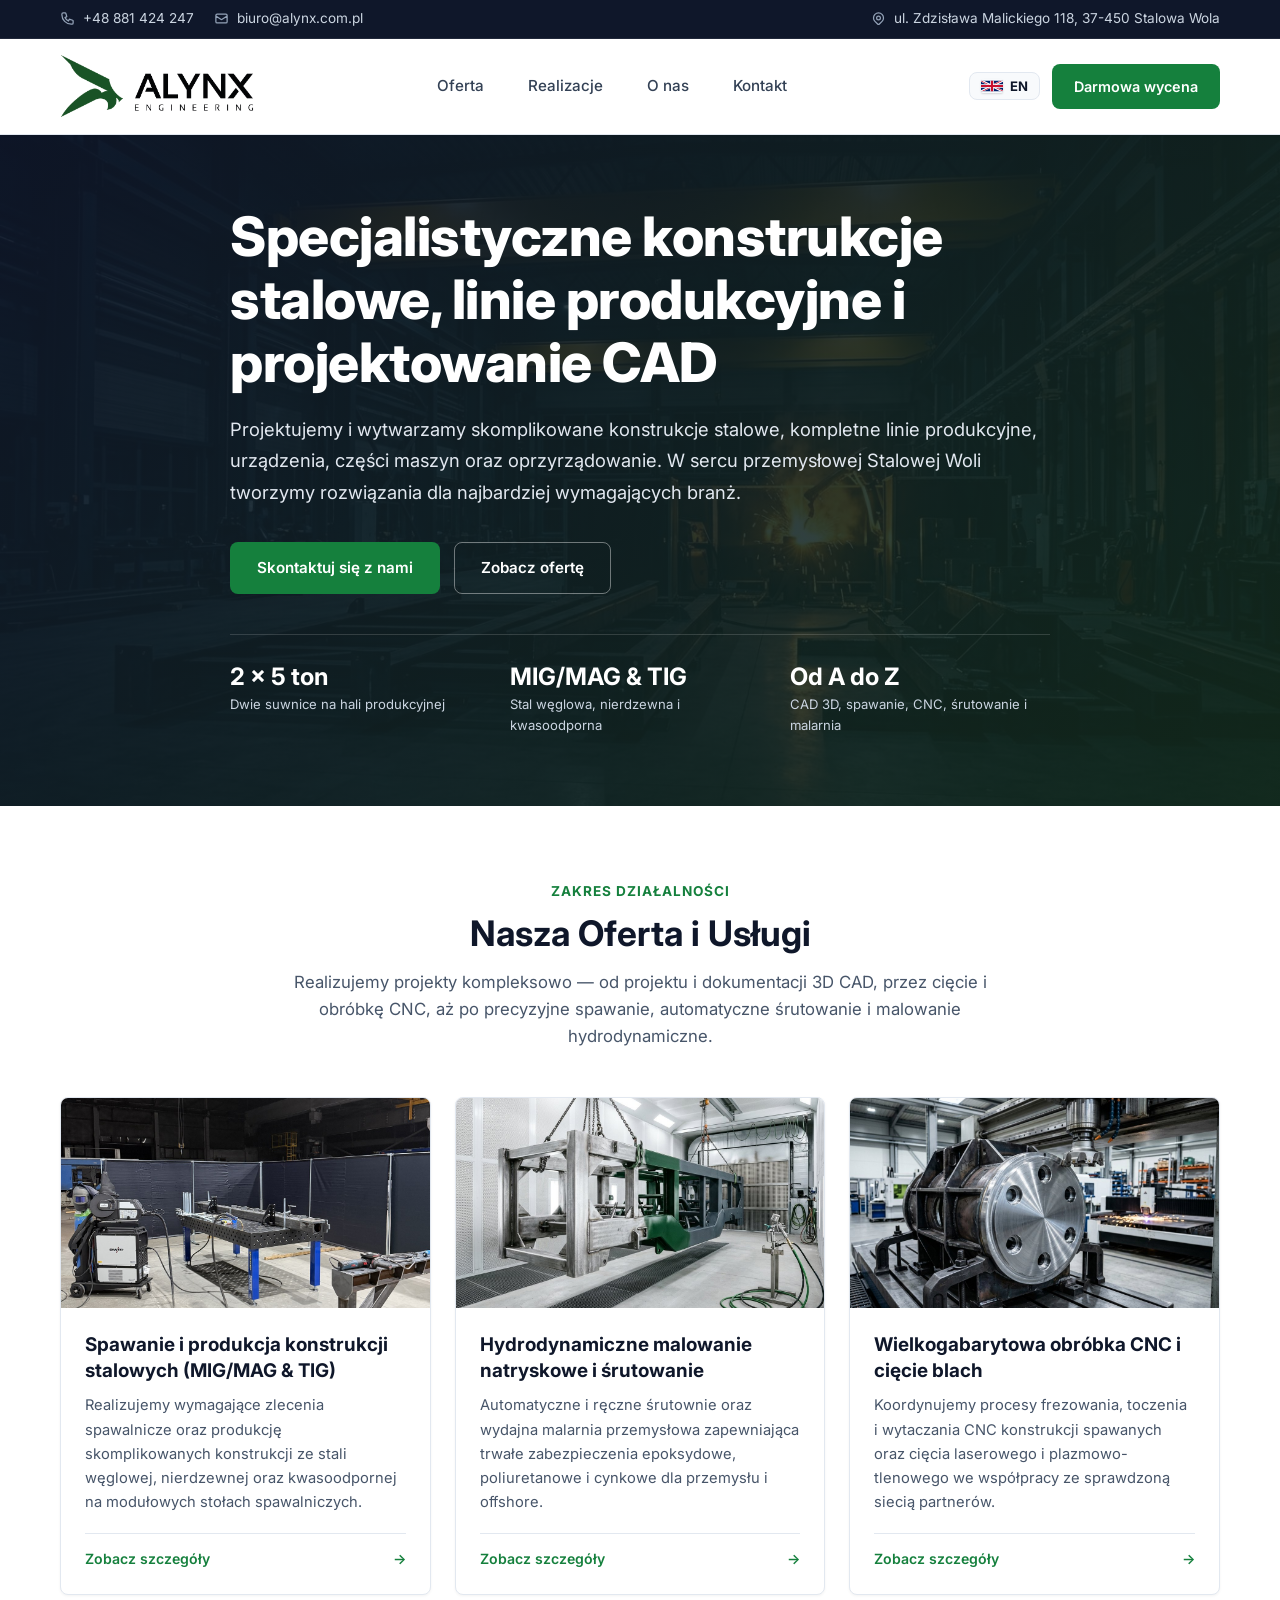
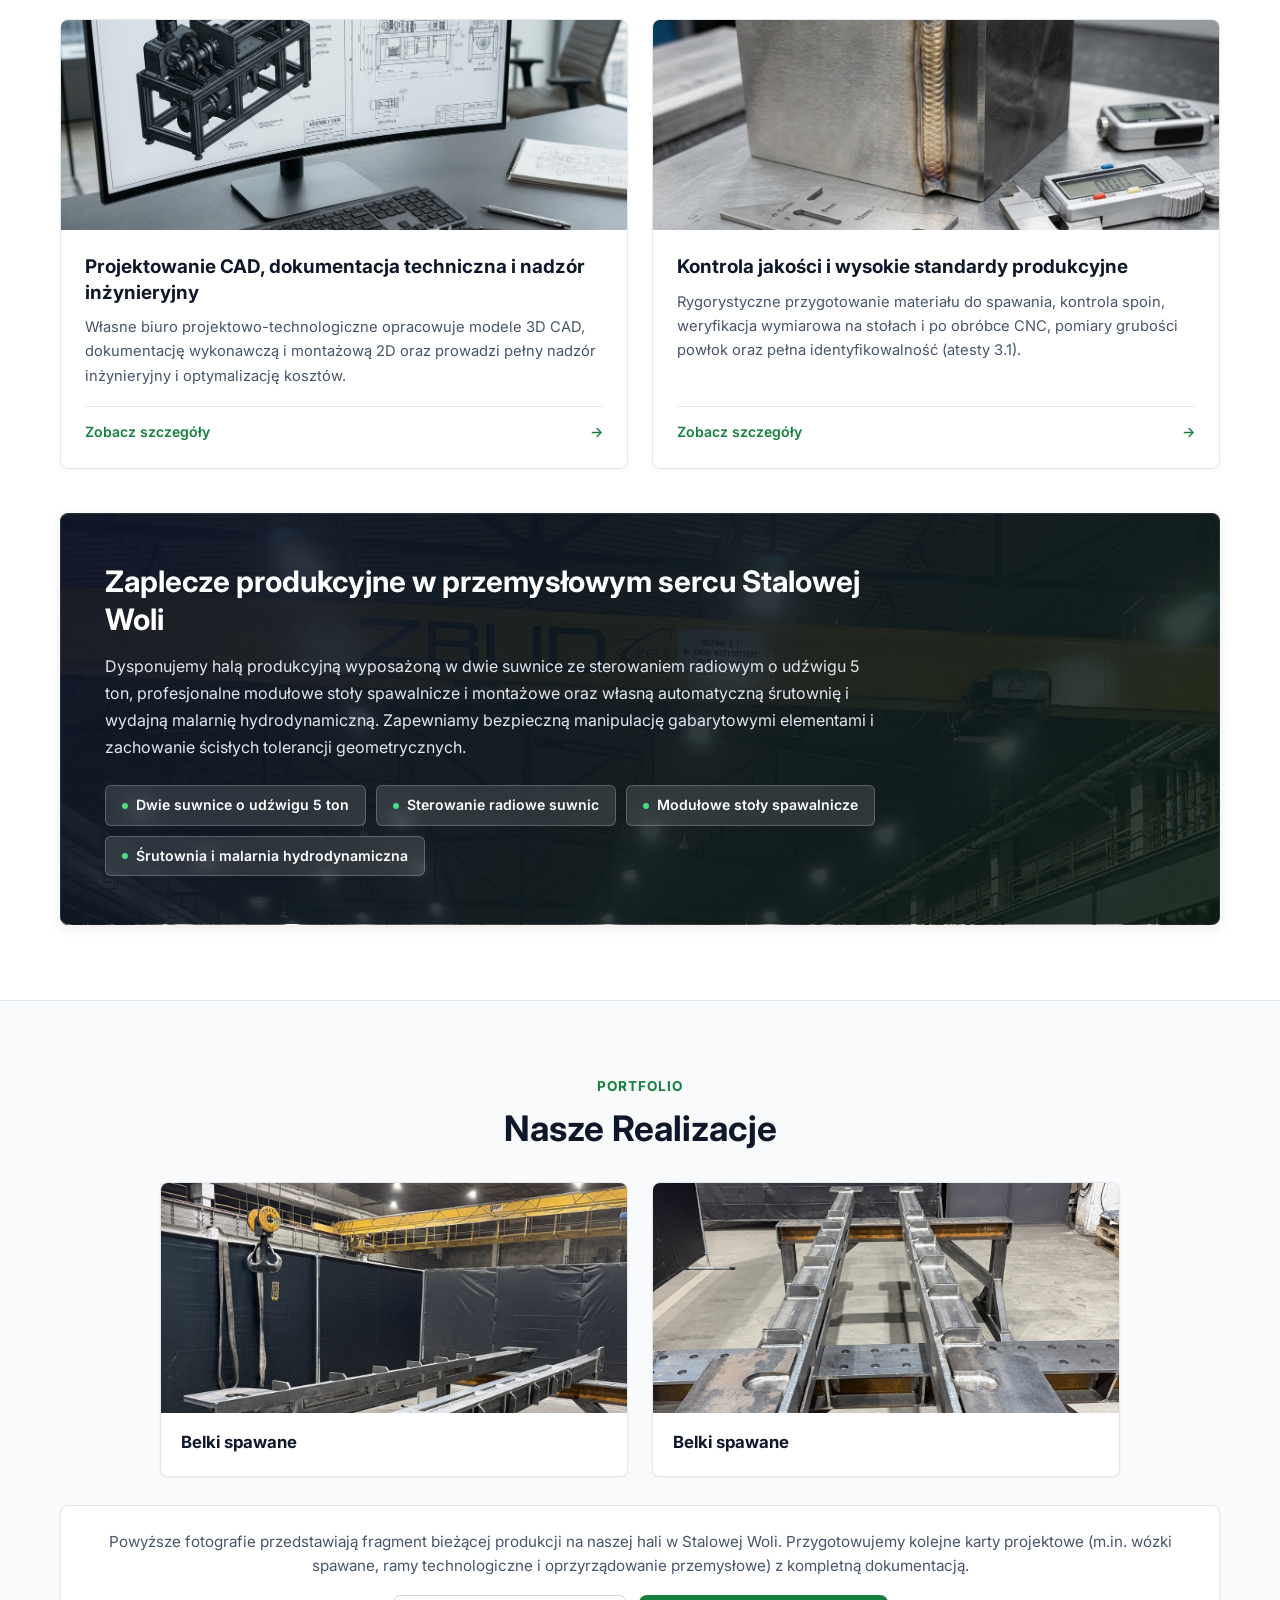
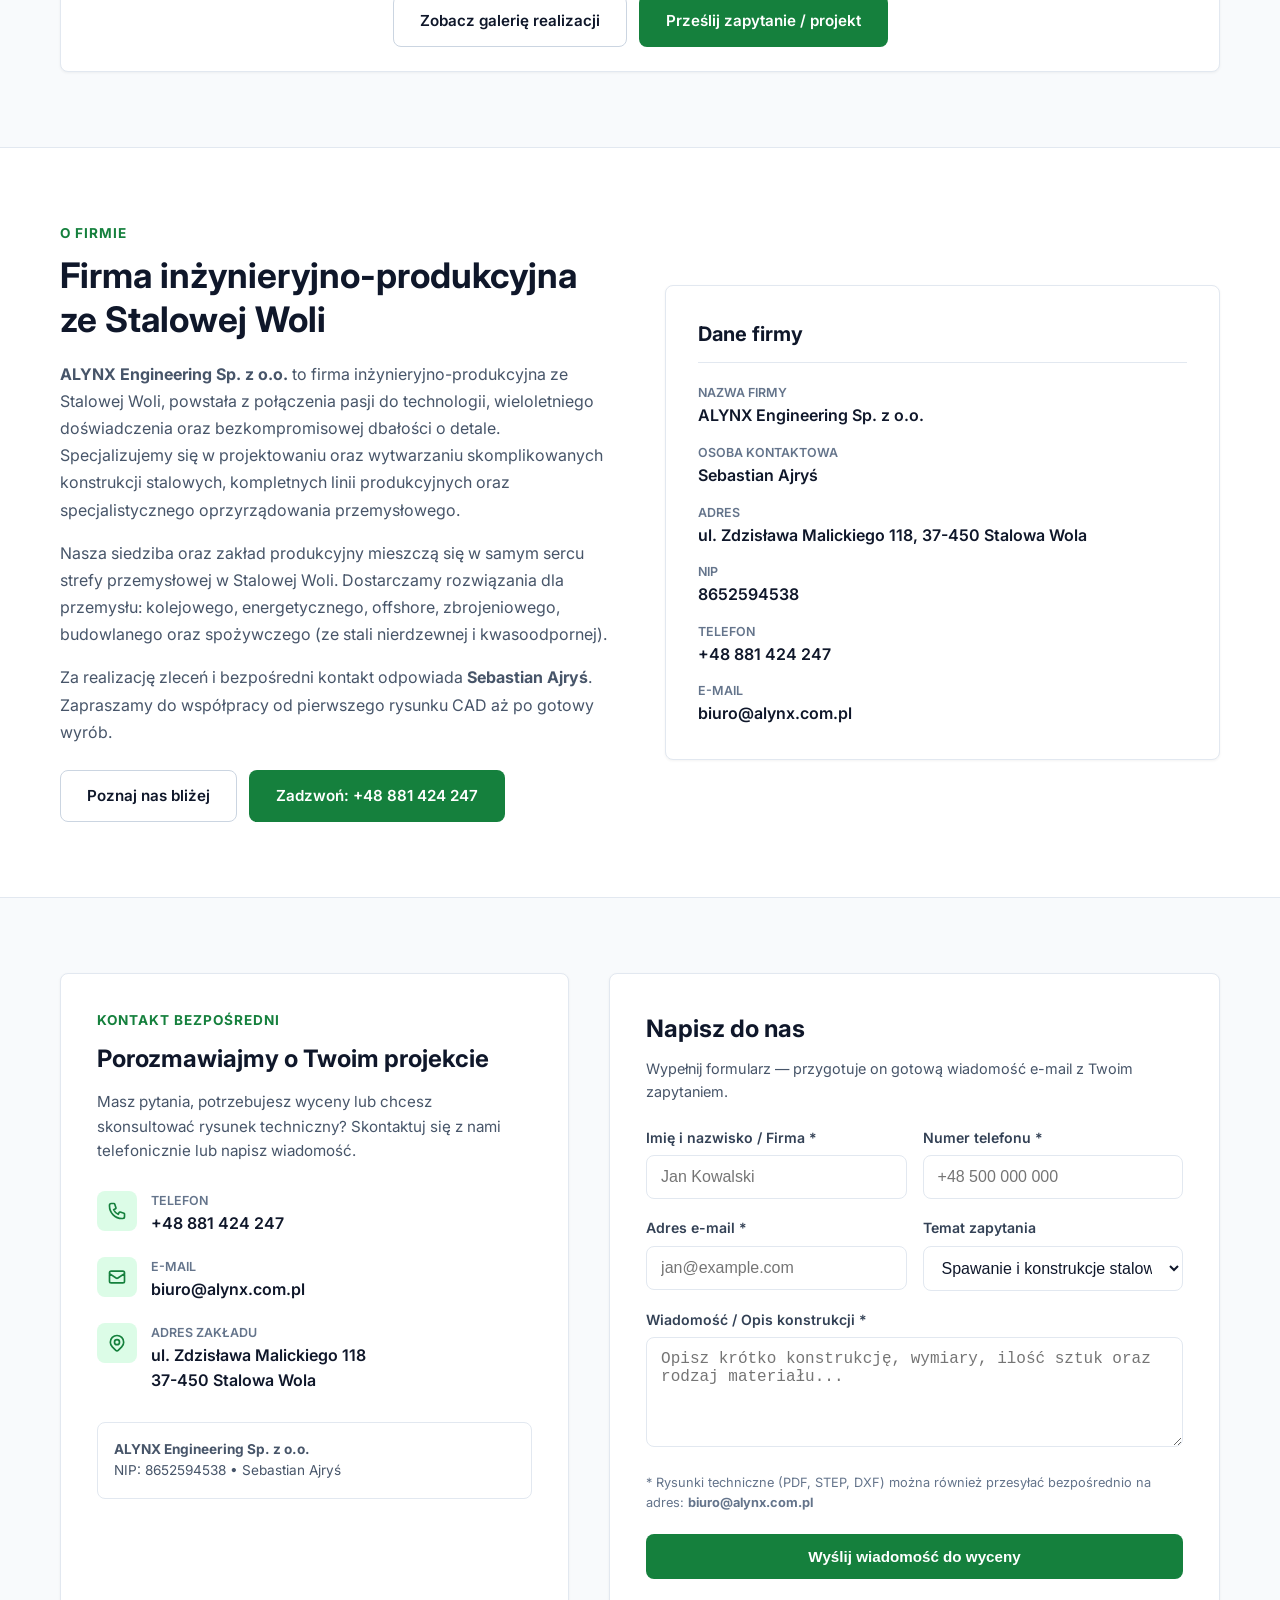
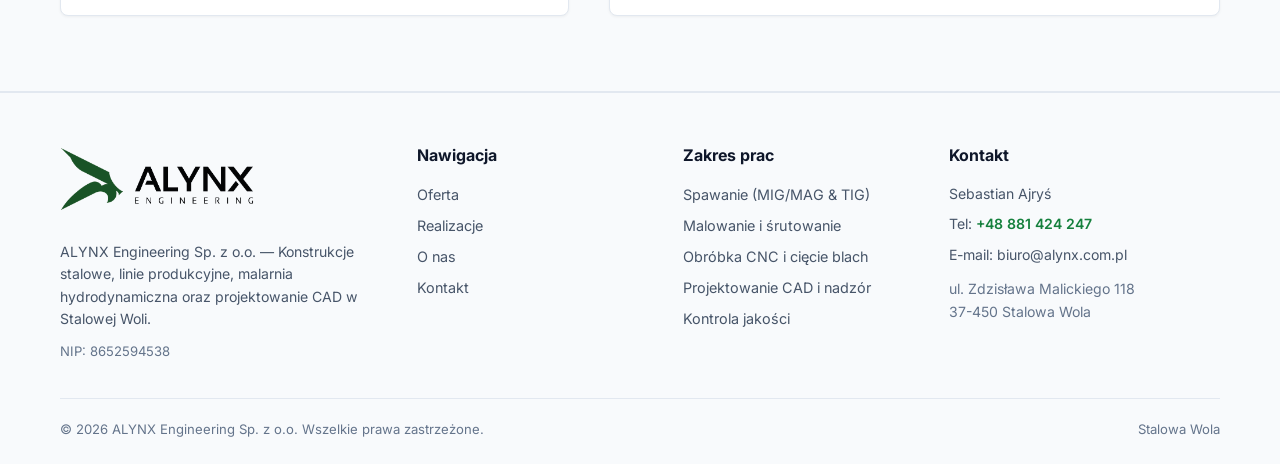
==== commit 3774caa6: "feat: recrop hall photo to remove pipes, use as background banner, and clean projects gallery to 2 p" ====
--- a/index.html
+++ b/index.html
@@ -272,22 +272,20 @@
 
       </div>
 
-      <!-- Baner możliwości hali produkcyjnej -->
-      <div class="tables-banner">
-        <div>
+      <!-- Baner możliwości hali produkcyjnej (zdjęcie w tle) -->
+      <div class="facility-banner">
+        <div class="facility-banner-overlay"></div>
+        <div class="facility-banner-content">
           <h3>Zaplecze produkcyjne w przemysłowym sercu Stalowej Woli</h3>
           <p>
             Dysponujemy halą produkcyjną wyposażoną w dwie suwnice ze sterowaniem radiowym o udźwigu 5 ton, profesjonalne modułowe stoły spawalnicze i montażowe oraz własną automatyczną śrutownię i wydajną malarnię hydrodynamiczną. Zapewniamy bezpieczną manipulację gabarytowymi elementami i zachowanie ścisłych tolerancji geometrycznych.
           </p>
-          <div class="tables-sizes-list">
-            <span class="tables-sizes-badge">Dwie suwnice o udźwigu 5 ton</span>
-            <span class="tables-sizes-badge">Sterowanie radiowe suwnic</span>
-            <span class="tables-sizes-badge">Modułowe stoły spawalnicze</span>
-            <span class="tables-sizes-badge">Śrutownia i malarnia hydrodynamiczna</span>
-          </div>
-        </div>
-        <div class="tables-banner-img">
-          <img src="./assets/images/tables/facility-hall.jpg" alt="Hala produkcyjna ALYNX Engineering w Stalowej Woli z dwiema suwnicami 5 ton ze sterowaniem radiowym oraz stanowiskami spawalniczymi" data-lightbox="./assets/images/tables/facility-hall.jpg" data-caption="Hala produkcyjna ALYNX Engineering w Stalowej Woli: suwnica 5 ton ze sterowaniem radiowym oraz modularne stanowiska spawalnicze" style="cursor: pointer;">
+          <div class="facility-banner-badges">
+            <span class="facility-badge">Dwie suwnice o udźwigu 5 ton</span>
+            <span class="facility-badge">Sterowanie radiowe suwnic</span>
+            <span class="facility-badge">Modułowe stoły spawalnicze</span>
+            <span class="facility-badge">Śrutownia i malarnia hydrodynamiczna</span>
+          </div>
         </div>
       </div>
 
@@ -309,31 +307,19 @@
       <div class="gallery-grid" style="margin-bottom: 28px;">
         <div class="gallery-item">
           <div class="gallery-img-wrap">
-            <img src="./assets/images/realizacje/realizacja-01.jpg" alt="Konstrukcja belkowa — montaż i spawanie z wykorzystaniem suwnicy 5t" data-lightbox="./assets/images/realizacje/realizacja-01.jpg" data-caption="Konstrukcja belkowa — montaż i spawanie z wykorzystaniem suwnicy 5 ton na hali produkcyjnej w Stalowej Woli" style="cursor: pointer;">
+            <img src="./assets/images/realizacje/realizacja-01.jpg" alt="Belki spawane — montaż i spawanie z wykorzystaniem suwnicy 5t" data-lightbox="./assets/images/realizacje/realizacja-01.jpg" data-caption="Belki spawane — montaż i spawanie z wykorzystaniem suwnicy 5 ton na hali produkcyjnej w Stalowej Woli" style="cursor: pointer;">
           </div>
           <div class="gallery-info">
-            <div class="gallery-title">Konstrukcja belkowa — montaż pod suwnicą</div>
-            <div class="gallery-sub">Spawanie konstrukcji ze stali węglowej • Suwnica 5t</div>
+            <div class="gallery-title">Belki spawane</div>
           </div>
         </div>
 
         <div class="gallery-item">
           <div class="gallery-img-wrap">
-            <img src="./assets/images/realizacje/realizacja-02.jpg" alt="Precyzyjne pasowanie elementów i użebrowanie konstrukcji stalowej" data-lightbox="./assets/images/realizacje/realizacja-02.jpg" data-caption="Precyzyjne pasowanie elementów i użebrowanie konstrukcji stalowej na stanowisku montażowym" style="cursor: pointer;">
+            <img src="./assets/images/realizacje/realizacja-02.jpg" alt="Belki spawane — precyzyjne pasowanie elementów i użebrowanie" data-lightbox="./assets/images/realizacje/realizacja-02.jpg" data-caption="Belki spawane — precyzyjne pasowanie elementów i użebrowanie konstrukcji stalowej na stanowisku montażowym" style="cursor: pointer;">
           </div>
           <div class="gallery-info">
-            <div class="gallery-title">Użebrowanie i pasowanie elementów</div>
-            <div class="gallery-sub">Spawanie wielościegowe • Zachowanie tolerancji wymiarowych</div>
-          </div>
-        </div>
-
-        <div class="gallery-item">
-          <div class="gallery-img-wrap">
-            <img src="./assets/images/realizacje/realizacja-03.jpg" alt="Detal spoiny oraz frezowane gniazdo montażowe w grubej blasze" data-lightbox="./assets/images/realizacje/realizacja-03.jpg" data-caption="Detal spoiny oraz frezowane gniazdo montażowe w grubej blasze — wysoka jakość wykończenia spoin" style="cursor: pointer;">
-          </div>
-          <div class="gallery-info">
-            <div class="gallery-title">Jakość spoin i frezowane gniazda</div>
-            <div class="gallery-sub">Detal wykonania • Płynne przejścia lica spoiny</div>
+            <div class="gallery-title">Belki spawane</div>
           </div>
         </div>
       </div>
--- a/assets/css/style.css
+++ b/assets/css/style.css
@@ -640,6 +640,77 @@
   display: block;
 }
 
+/* --- Baner Możliwości Hali Produkcyjnej (Tło ze zdjęciem hali wzorem Hero) --- */
+.facility-banner {
+  position: relative;
+  border-radius: var(--radius);
+  overflow: hidden;
+  background: #0F172A url('../images/tables/facility-hall.jpg') center top / cover no-repeat;
+  color: #FFFFFF;
+  box-shadow: var(--shadow-md);
+  border: 1px solid rgba(255, 255, 255, 0.1);
+  margin-top: 40px;
+}
+
+.facility-banner-overlay {
+  position: absolute;
+  inset: 0;
+  background: linear-gradient(135deg, rgba(15, 23, 42, 0.90) 0%, rgba(15, 32, 22, 0.84) 100%);
+  pointer-events: none;
+}
+
+.facility-banner-content {
+  position: relative;
+  z-index: 2;
+  padding: 48px 44px;
+  max-width: 860px;
+}
+
+.facility-banner-content h3 {
+  font-size: clamp(1.4rem, 2.4vw, 1.85rem);
+  font-weight: 700;
+  color: #FFFFFF;
+  line-height: 1.3;
+  margin-bottom: 14px;
+}
+
+.facility-banner-content p {
+  color: #E2E8F0;
+  font-size: 1rem;
+  line-height: 1.7;
+  margin-bottom: 24px;
+}
+
+.facility-banner-badges {
+  display: flex;
+  flex-wrap: wrap;
+  gap: 10px;
+}
+
+.facility-badge {
+  background-color: rgba(255, 255, 255, 0.12);
+  backdrop-filter: blur(8px);
+  -webkit-backdrop-filter: blur(8px);
+  border: 1px solid rgba(255, 255, 255, 0.22);
+  padding: 8px 16px;
+  border-radius: 6px;
+  font-weight: 600;
+  font-size: 0.88rem;
+  color: #FFFFFF;
+  display: inline-flex;
+  align-items: center;
+  gap: 8px;
+}
+
+.facility-badge::before {
+  content: "";
+  display: inline-block;
+  width: 6px;
+  height: 6px;
+  border-radius: 50%;
+  background-color: #4ADE80;
+}
+
 /* Rozwinięte bloki ofertowe dla podstrony oferta.html */
 .offer-detail-block {
   display: grid;
@@ -724,8 +795,11 @@
 /* --- Sekcja 2: Realizacje (Galeria) --- */
 .gallery-grid {
   display: grid;
-  grid-template-columns: repeat(auto-fill, minmax(320px, 1fr));
+  grid-template-columns: repeat(auto-fit, minmax(320px, 1fr));
   gap: 24px;
+  max-width: 960px;
+  margin-left: auto;
+  margin-right: auto;
 }
 
 .gallery-item {
@@ -1385,6 +1459,38 @@
     height: auto;
   }
 
+  /* Baner możliwości hali (w tle) na telefonie */
+  .facility-banner {
+    margin-top: 28px;
+  }
+
+  .facility-banner-content {
+    padding: 30px 20px;
+  }
+
+  .facility-banner-content h3 {
+    font-size: 1.25rem;
+    margin-bottom: 12px;
+  }
+
+  .facility-banner-content p {
+    font-size: 0.92rem;
+    margin-bottom: 20px;
+    line-height: 1.6;
+  }
+
+  .facility-banner-badges {
+    flex-direction: column;
+    gap: 8px;
+  }
+
+  .facility-badge {
+    width: 100%;
+    justify-content: flex-start;
+    padding: 9px 14px;
+    font-size: 0.85rem;
+  }
+
   /* Bloki szczegółów w oferta.html */
   .offer-detail-block {
     gap: 20px;
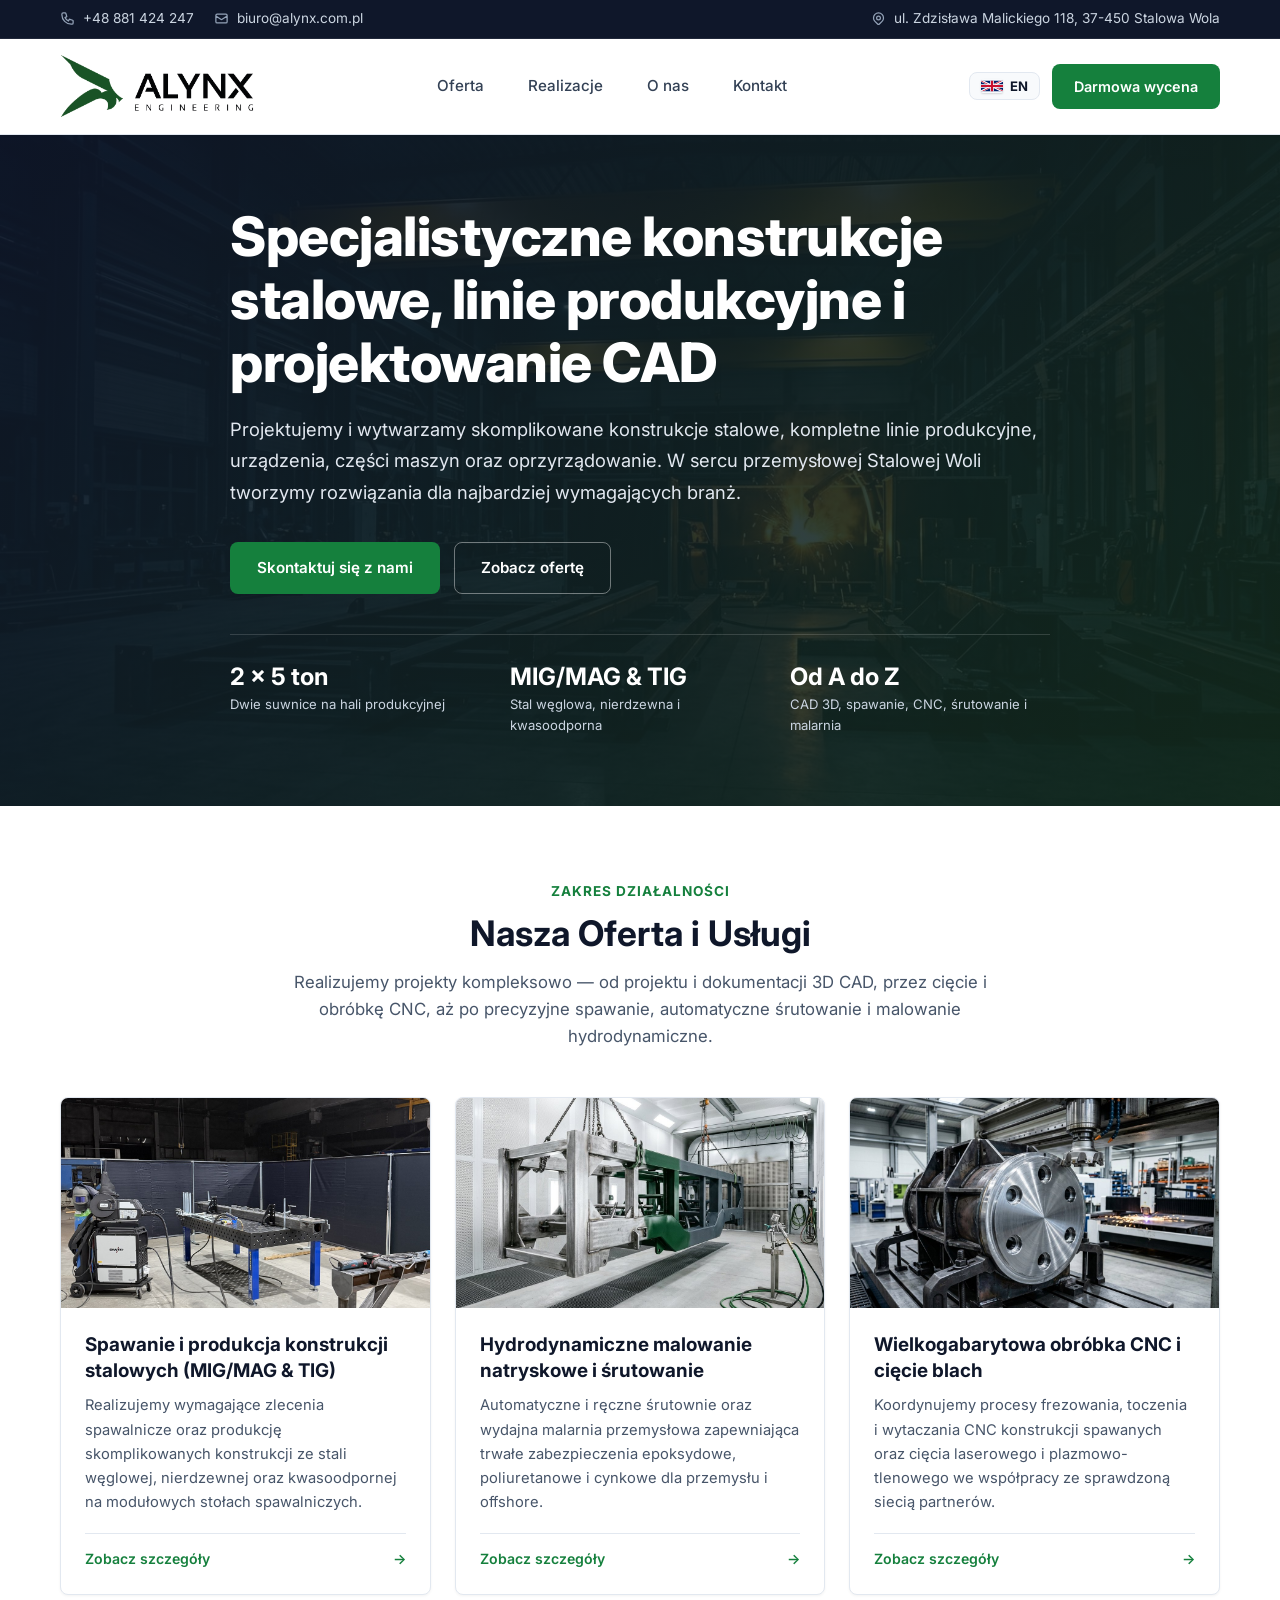
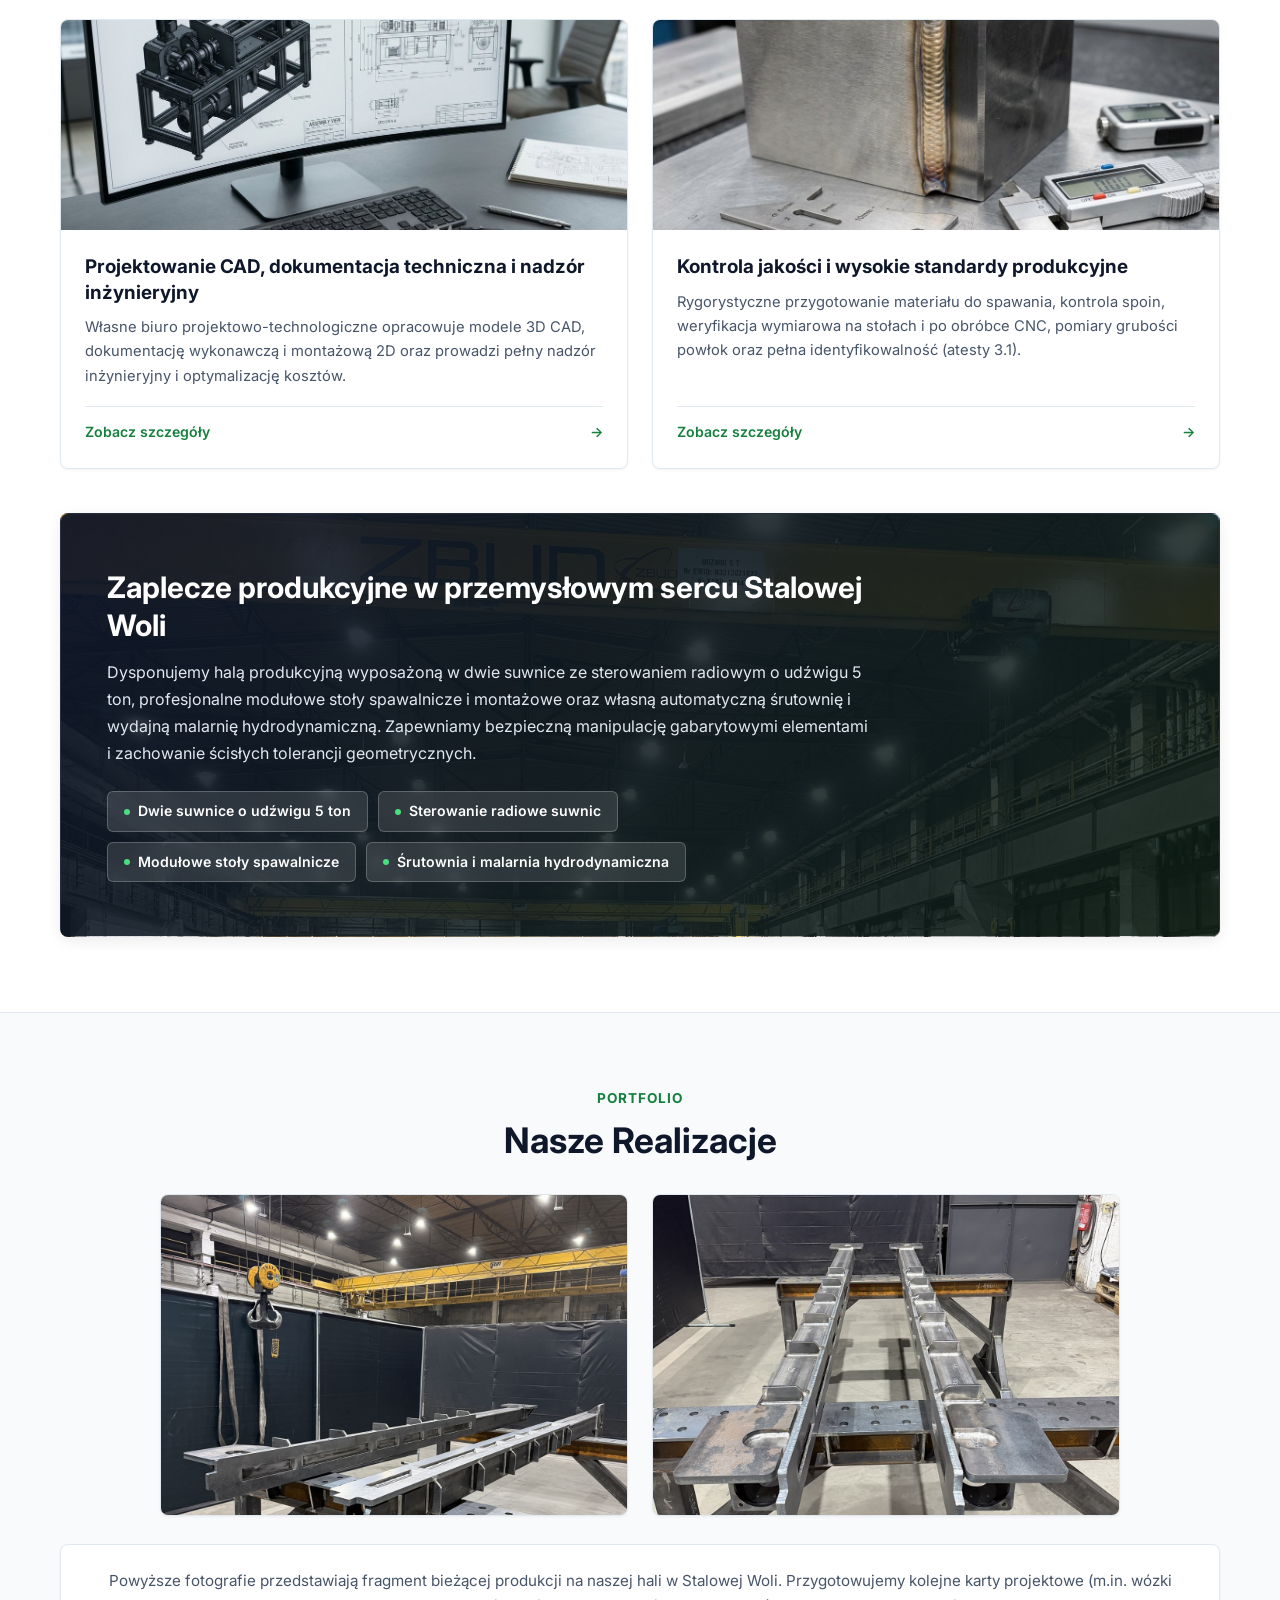
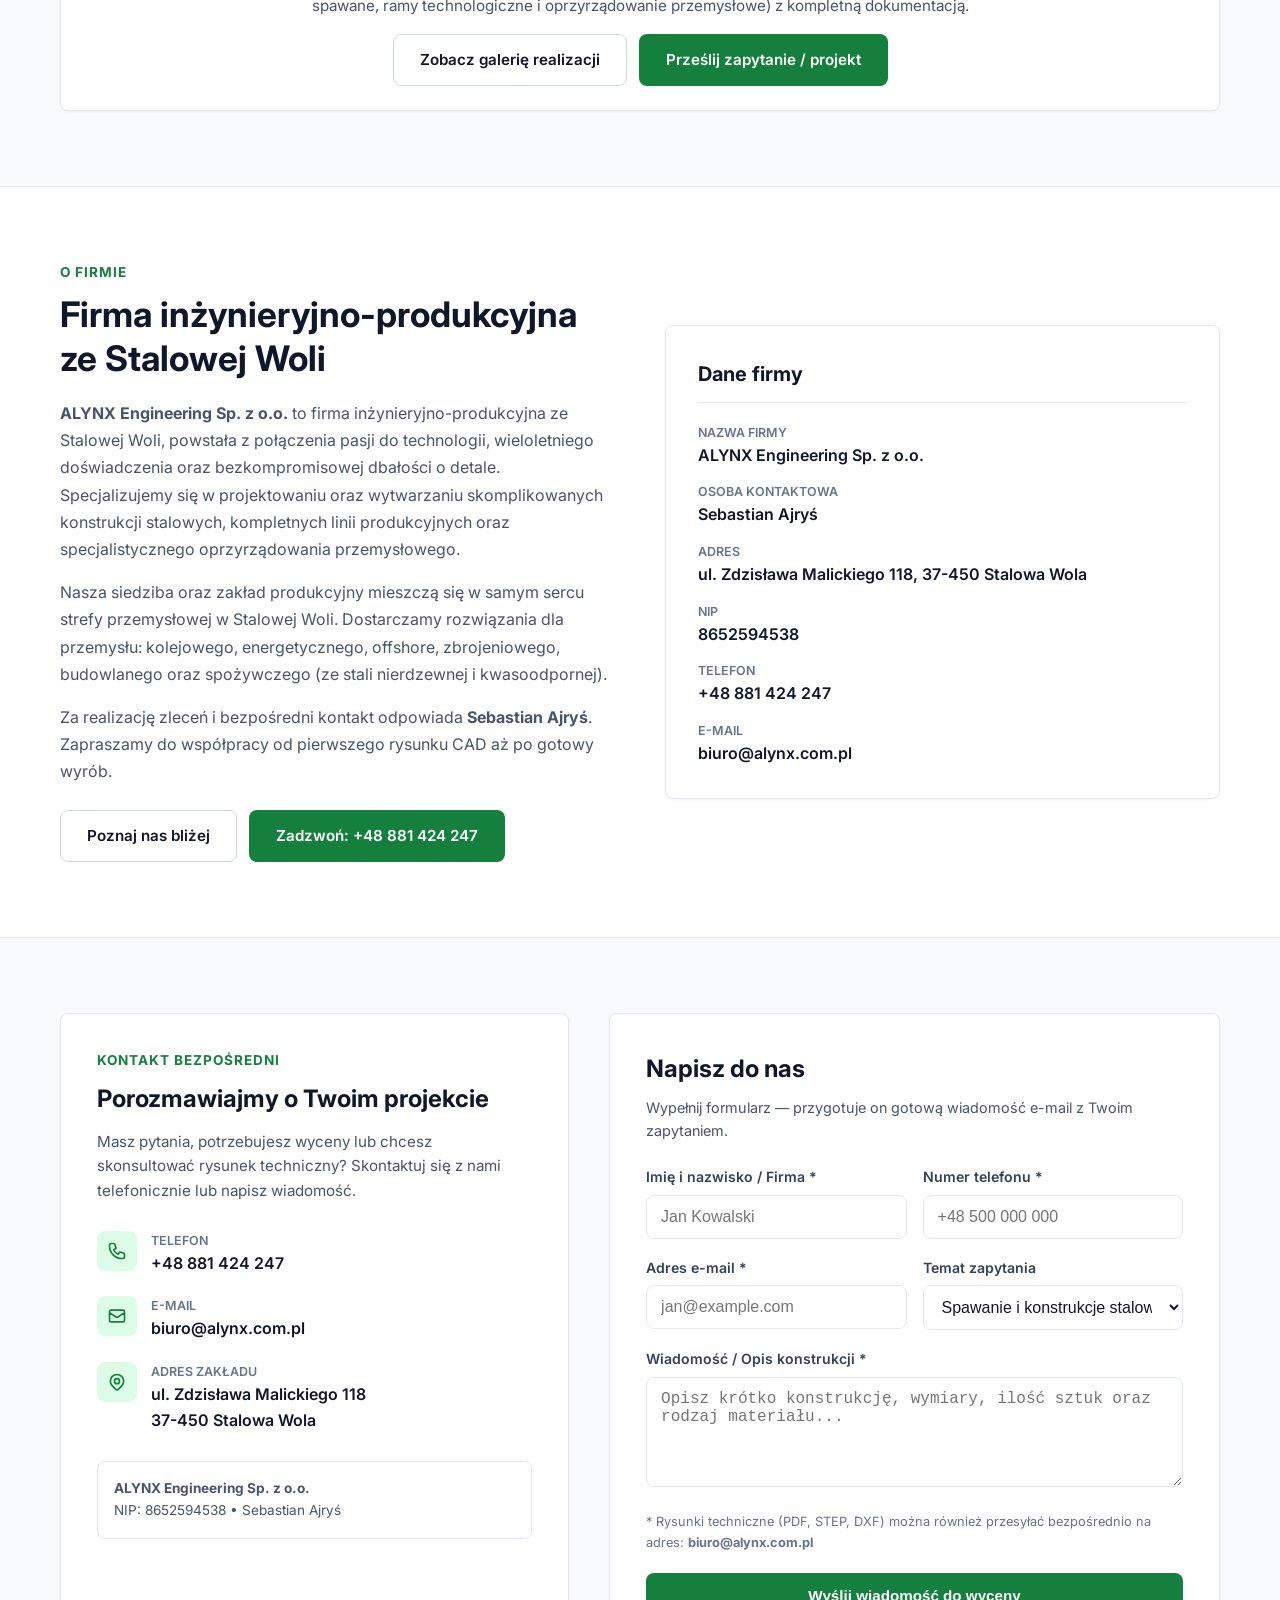
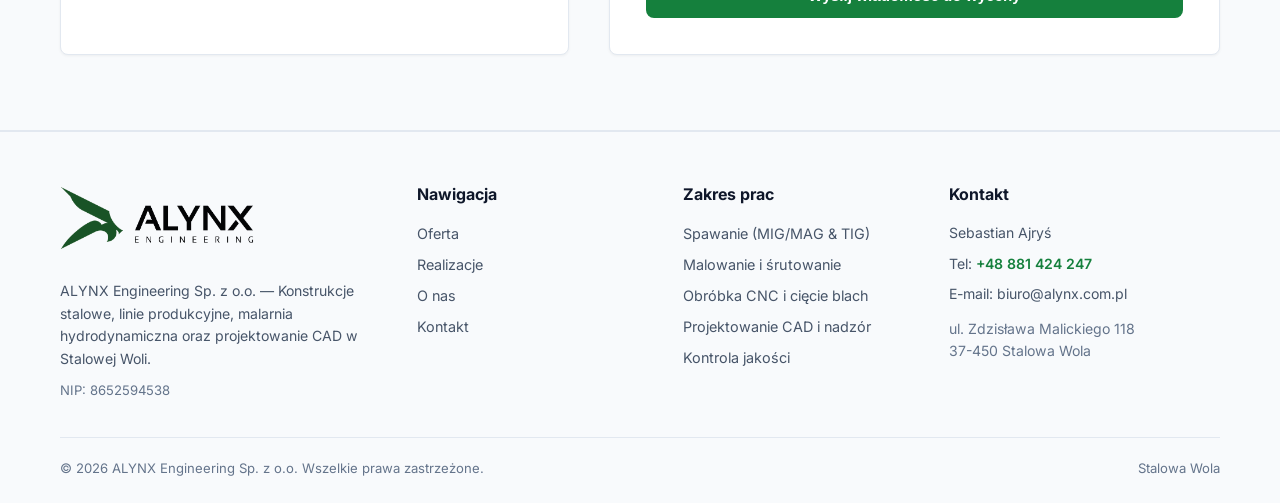
==== commit 38bf6125: "feat: show more of hall below crane without pipes/excess floor and remove subtitles in portfolio car" ====
--- a/index.html
+++ b/index.html
@@ -307,19 +307,13 @@
       <div class="gallery-grid" style="margin-bottom: 28px;">
         <div class="gallery-item">
           <div class="gallery-img-wrap">
-            <img src="./assets/images/realizacje/realizacja-01.jpg" alt="Belki spawane — montaż i spawanie z wykorzystaniem suwnicy 5t" data-lightbox="./assets/images/realizacje/realizacja-01.jpg" data-caption="Belki spawane — montaż i spawanie z wykorzystaniem suwnicy 5 ton na hali produkcyjnej w Stalowej Woli" style="cursor: pointer;">
-          </div>
-          <div class="gallery-info">
-            <div class="gallery-title">Belki spawane</div>
+            <img src="./assets/images/realizacje/realizacja-01.jpg" alt="Montaż i spawanie konstrukcji stalowych pod suwnicą 5t" data-lightbox="./assets/images/realizacje/realizacja-01.jpg" data-caption="Montaż i spawanie konstrukcji stalowych pod suwnicą 5 ton na hali produkcyjnej w Stalowej Woli" style="cursor: pointer;">
           </div>
         </div>
 
         <div class="gallery-item">
           <div class="gallery-img-wrap">
-            <img src="./assets/images/realizacje/realizacja-02.jpg" alt="Belki spawane — precyzyjne pasowanie elementów i użebrowanie" data-lightbox="./assets/images/realizacje/realizacja-02.jpg" data-caption="Belki spawane — precyzyjne pasowanie elementów i użebrowanie konstrukcji stalowej na stanowisku montażowym" style="cursor: pointer;">
-          </div>
-          <div class="gallery-info">
-            <div class="gallery-title">Belki spawane</div>
+            <img src="./assets/images/realizacje/realizacja-02.jpg" alt="Precyzyjne pasowanie elementów i użebrowanie konstrukcji stalowej" data-lightbox="./assets/images/realizacje/realizacja-02.jpg" data-caption="Precyzyjne pasowanie elementów i użebrowanie konstrukcji stalowej na stanowisku montażowym" style="cursor: pointer;">
           </div>
         </div>
       </div>
--- a/assets/css/style.css
+++ b/assets/css/style.css
@@ -662,7 +662,7 @@
 .facility-banner-content {
   position: relative;
   z-index: 2;
-  padding: 48px 44px;
+  padding: 54px 46px;
   max-width: 860px;
 }
 
@@ -812,20 +812,28 @@
 }
 
 .gallery-item:hover {
-  transform: translateY(-3px);
+  transform: translateY(-4px);
   box-shadow: var(--shadow-md);
   border-color: #86EFAC;
 }
 
 .gallery-img-wrap {
-  height: 230px;
+  aspect-ratio: 16 / 11;
+  height: auto;
   overflow: hidden;
+  background-color: #0F172A;
 }
 
 .gallery-img-wrap img {
   width: 100%;
   height: 100%;
   object-fit: cover;
+  display: block;
+  transition: transform 0.35s ease;
+}
+
+.gallery-item:hover .gallery-img-wrap img {
+  transform: scale(1.025);
 }
 
 .gallery-info {
@@ -1521,7 +1529,8 @@
   }
 
   .gallery-img-wrap {
-    height: 210px;
+    aspect-ratio: 16 / 11;
+    height: auto;
   }
 
   .gallery-info {
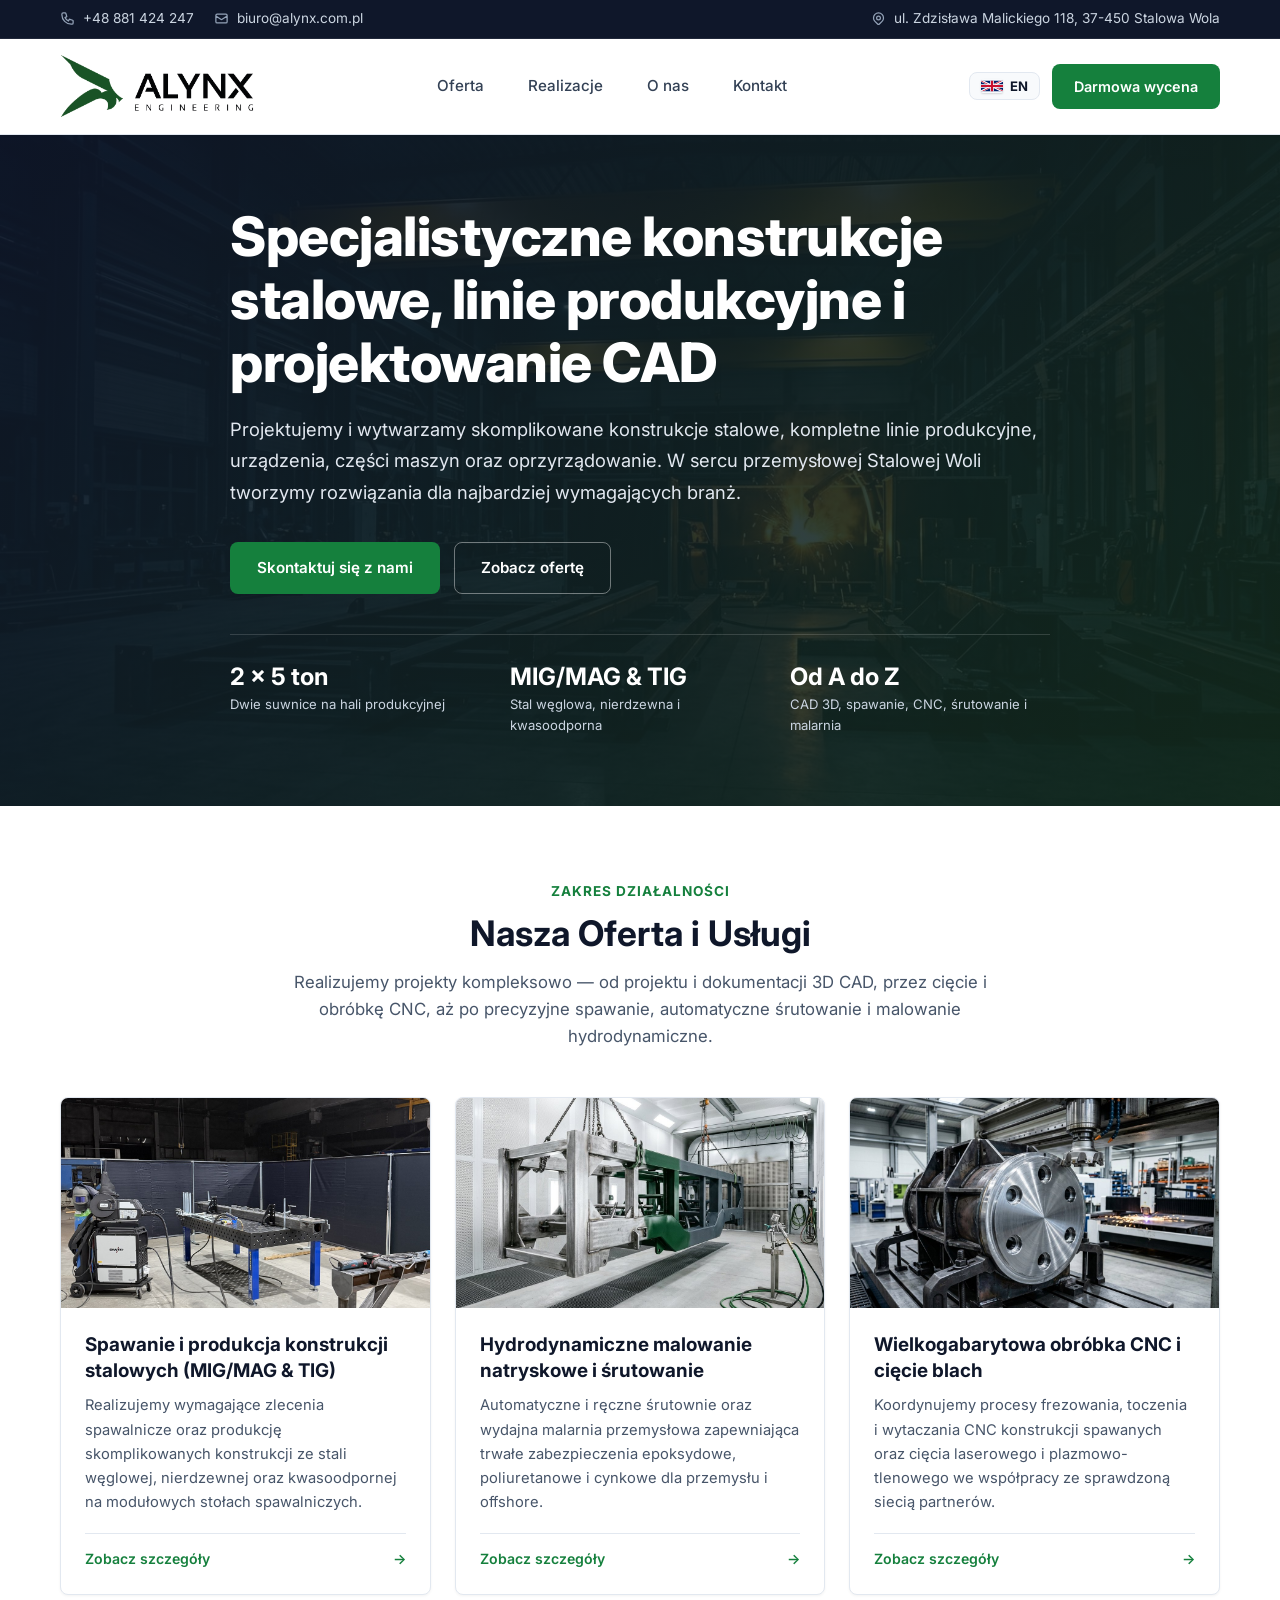
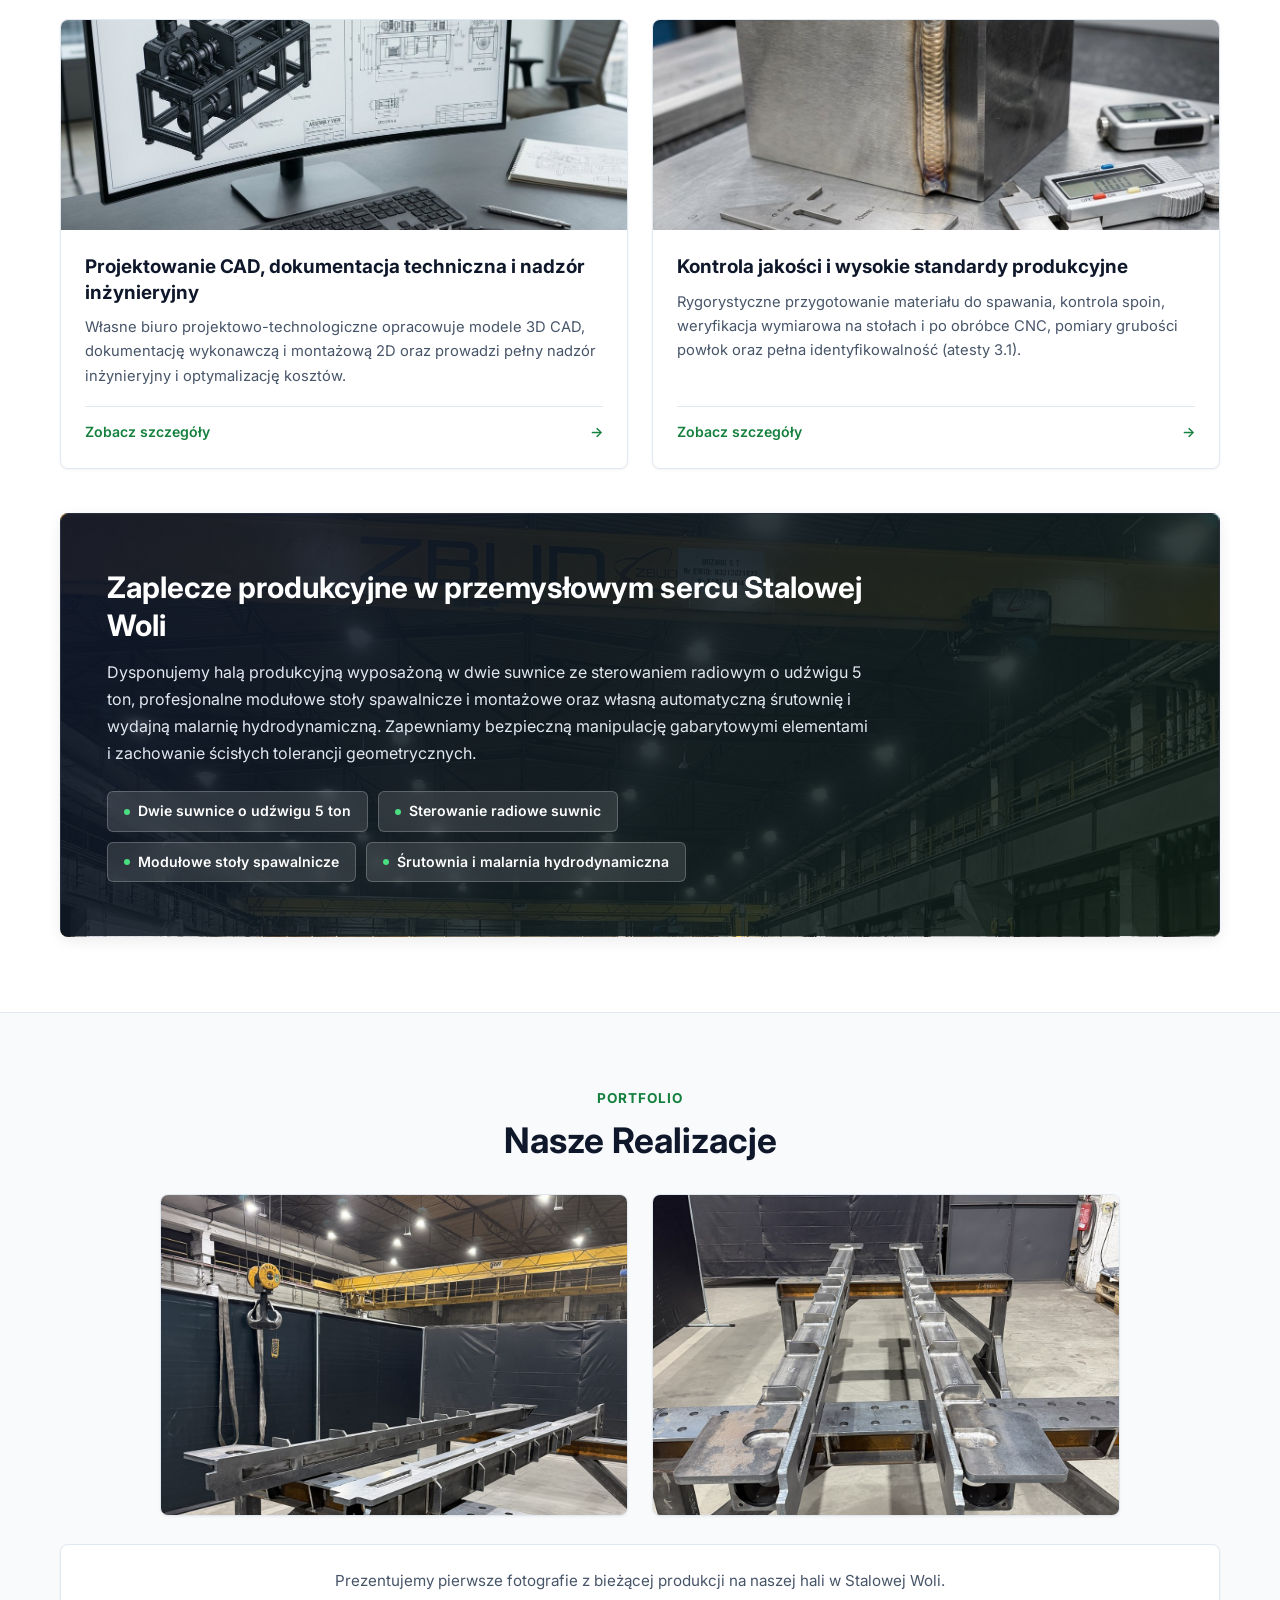
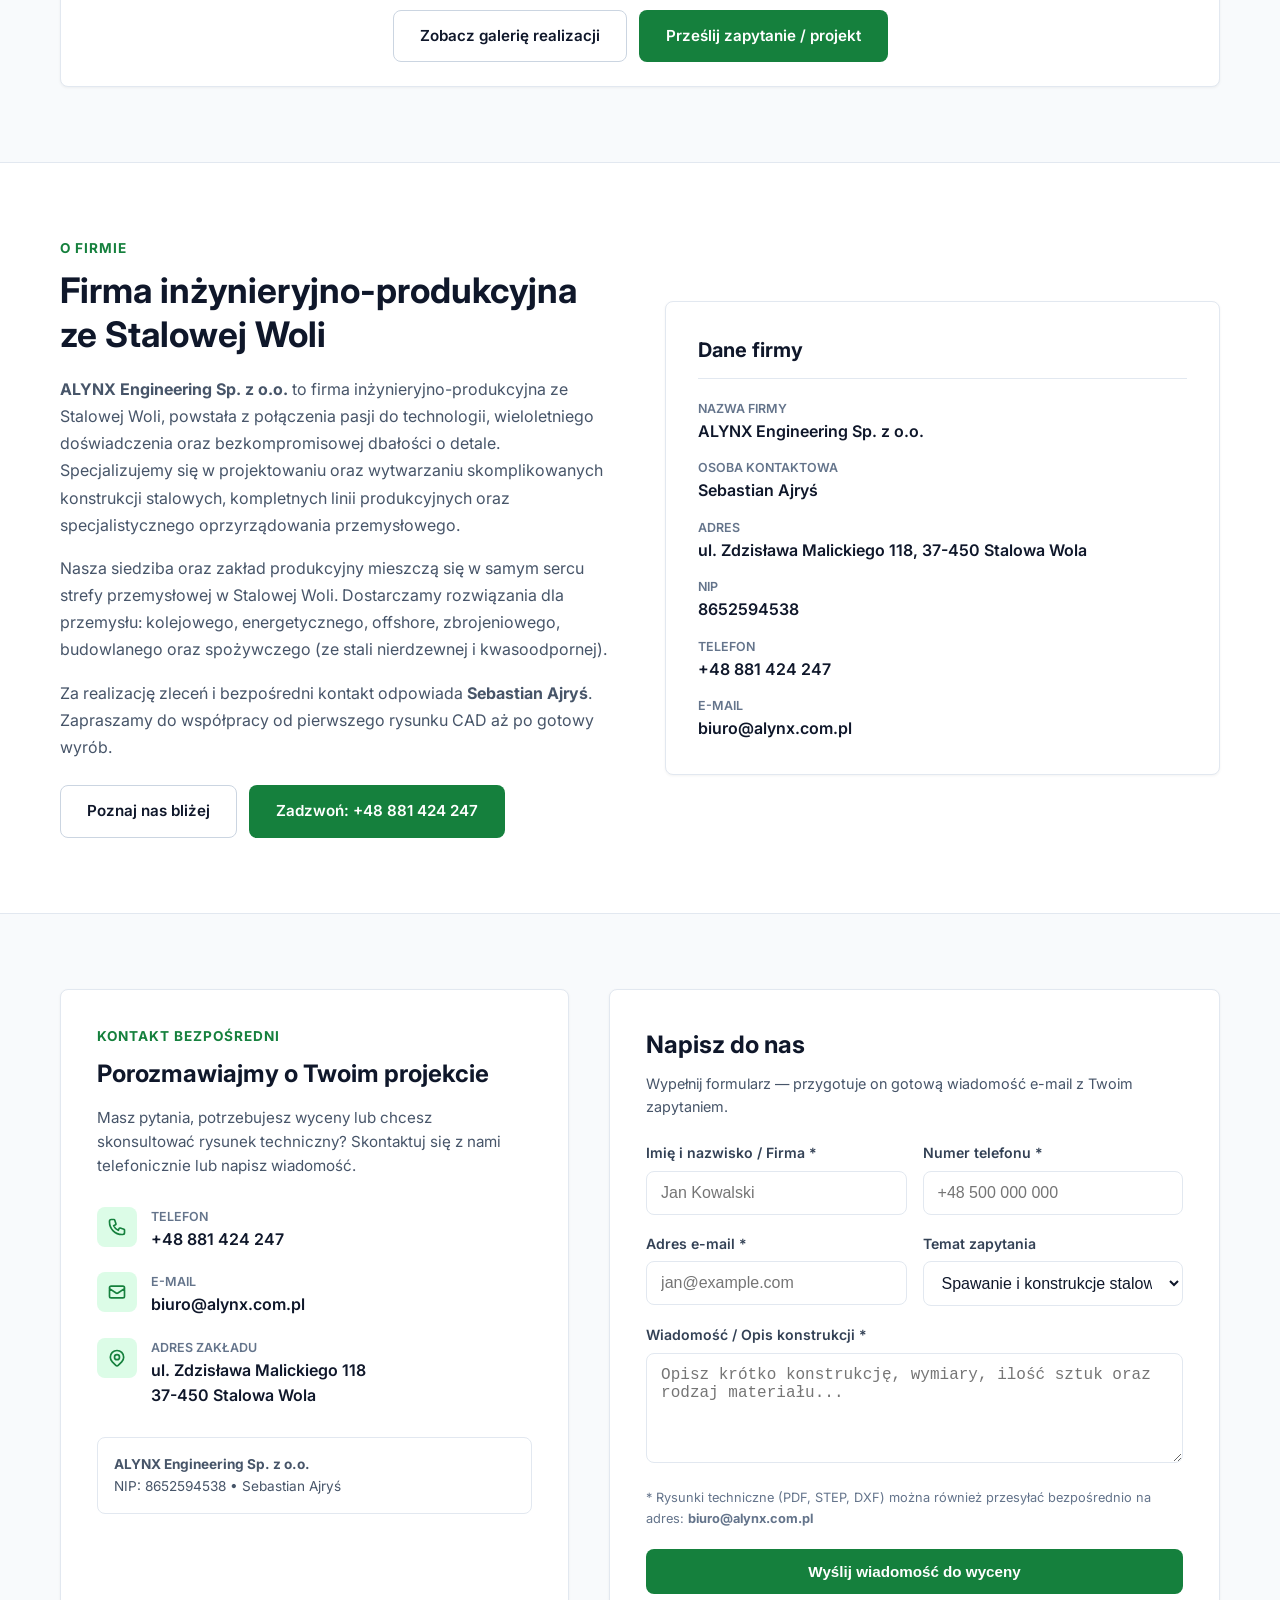
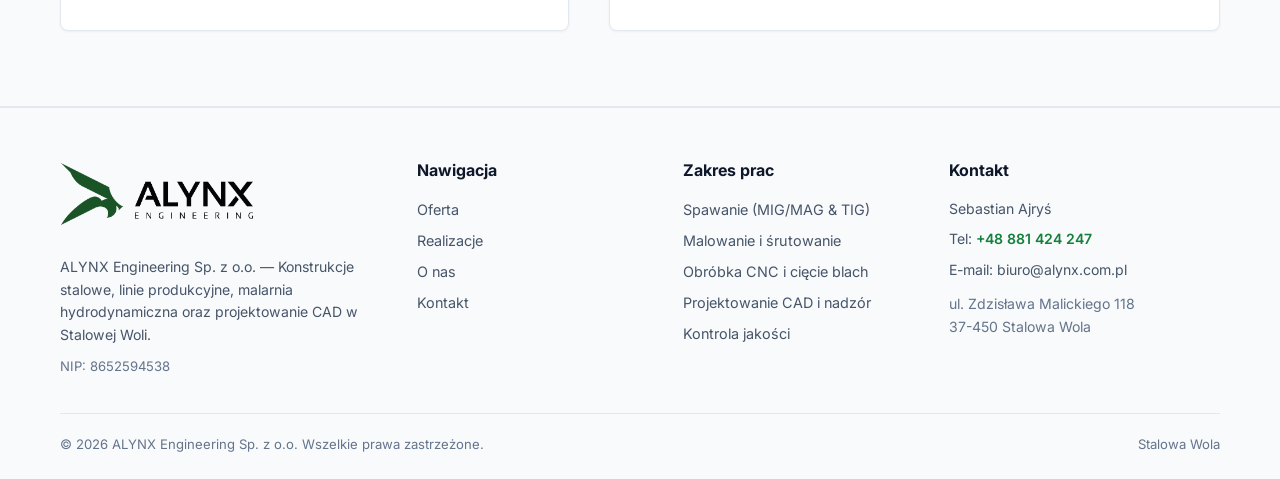
==== commit 7a791b3b: "feat: simplify realizacje description to single natural sentence" ====
--- a/index.html
+++ b/index.html
@@ -320,7 +320,7 @@
 
       <div style="background-color: #FFFFFF; border: 1px solid var(--gray-border); border-radius: var(--radius); padding: 24px; text-align: center; box-shadow: var(--shadow-sm);">
         <p style="color: var(--text-muted); font-size: 0.95rem; margin-bottom: 16px; line-height: 1.6;">
-          Powyższe fotografie przedstawiają fragment bieżącej produkcji na naszej hali w Stalowej Woli. Przygotowujemy kolejne karty projektowe (m.in. wózki spawane, ramy technologiczne i oprzyrządowanie przemysłowe) z kompletną dokumentacją.
+          Prezentujemy pierwsze fotografie z bieżącej produkcji na naszej hali w Stalowej Woli.
         </p>
         <div style="display: flex; gap: 12px; justify-content: center; flex-wrap: wrap;">
           <a href="realizacje.html" class="btn btn-outline">Zobacz galerię realizacji</a>
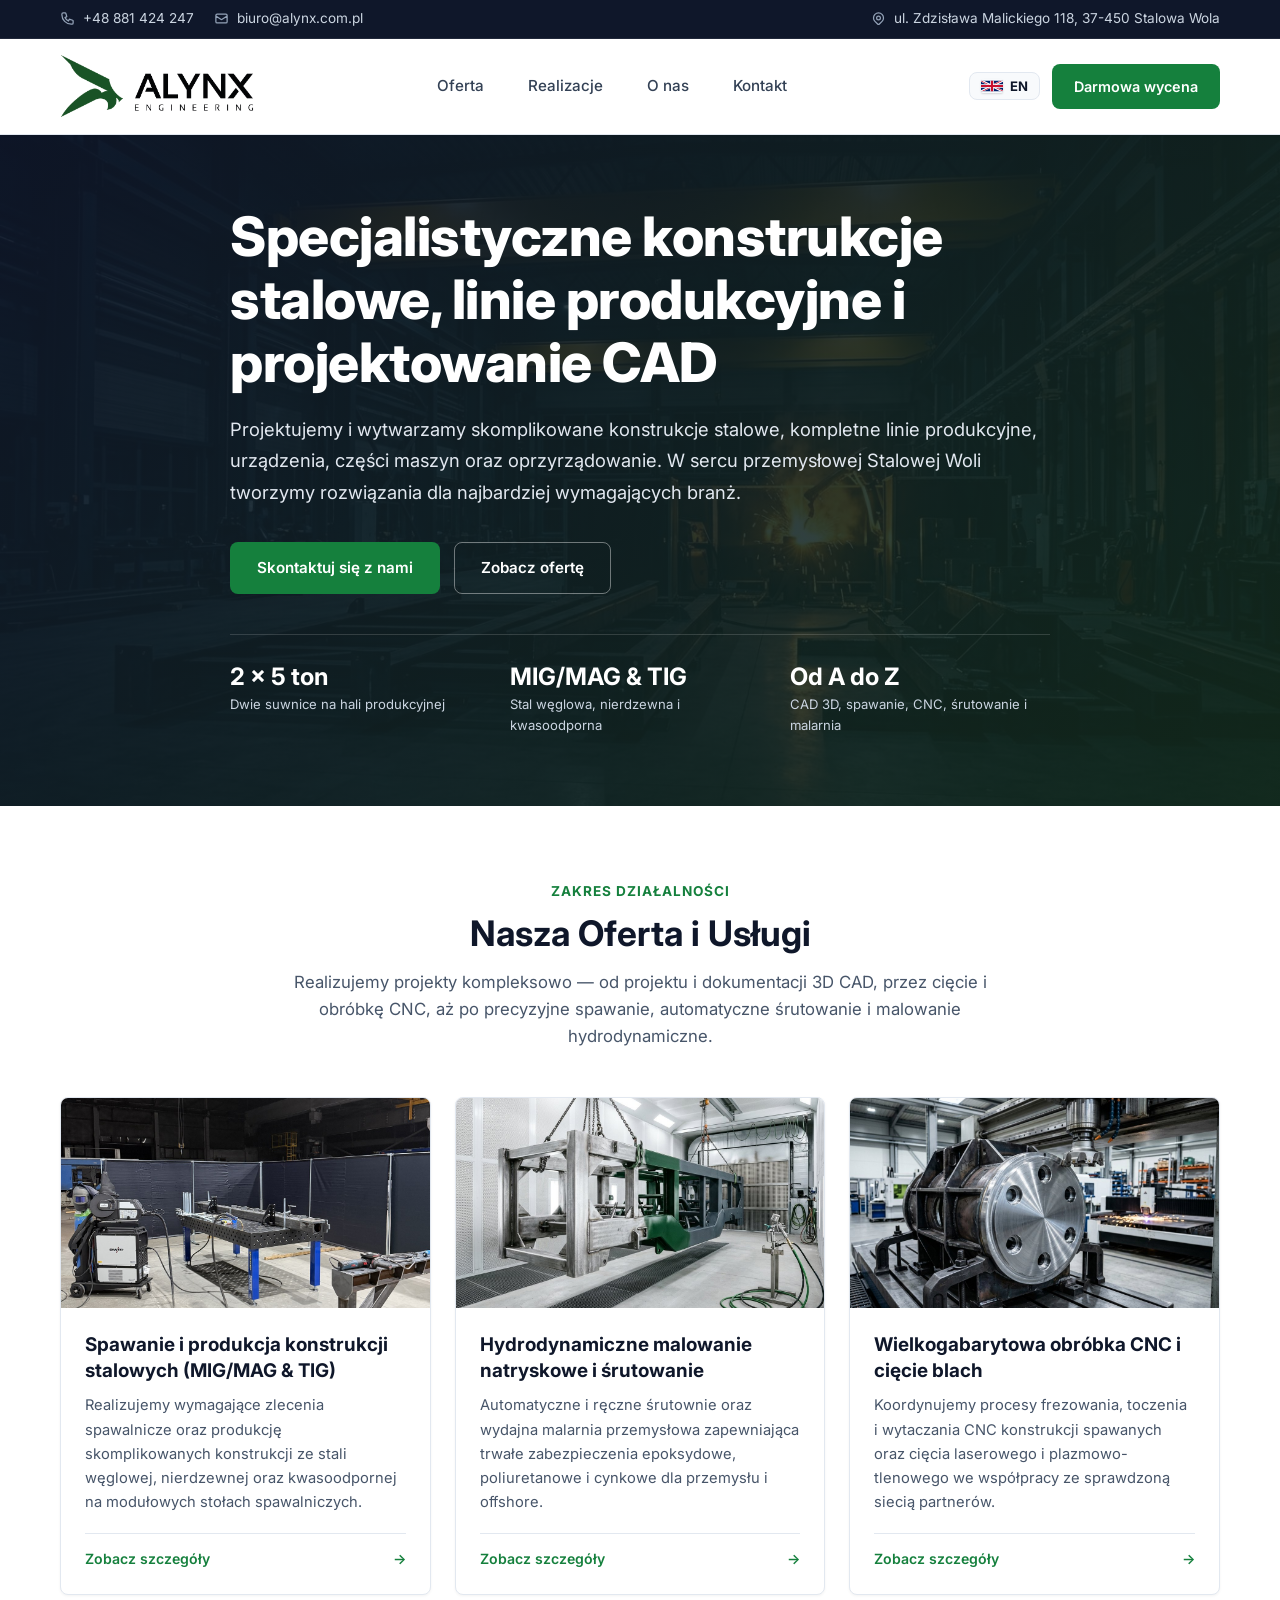
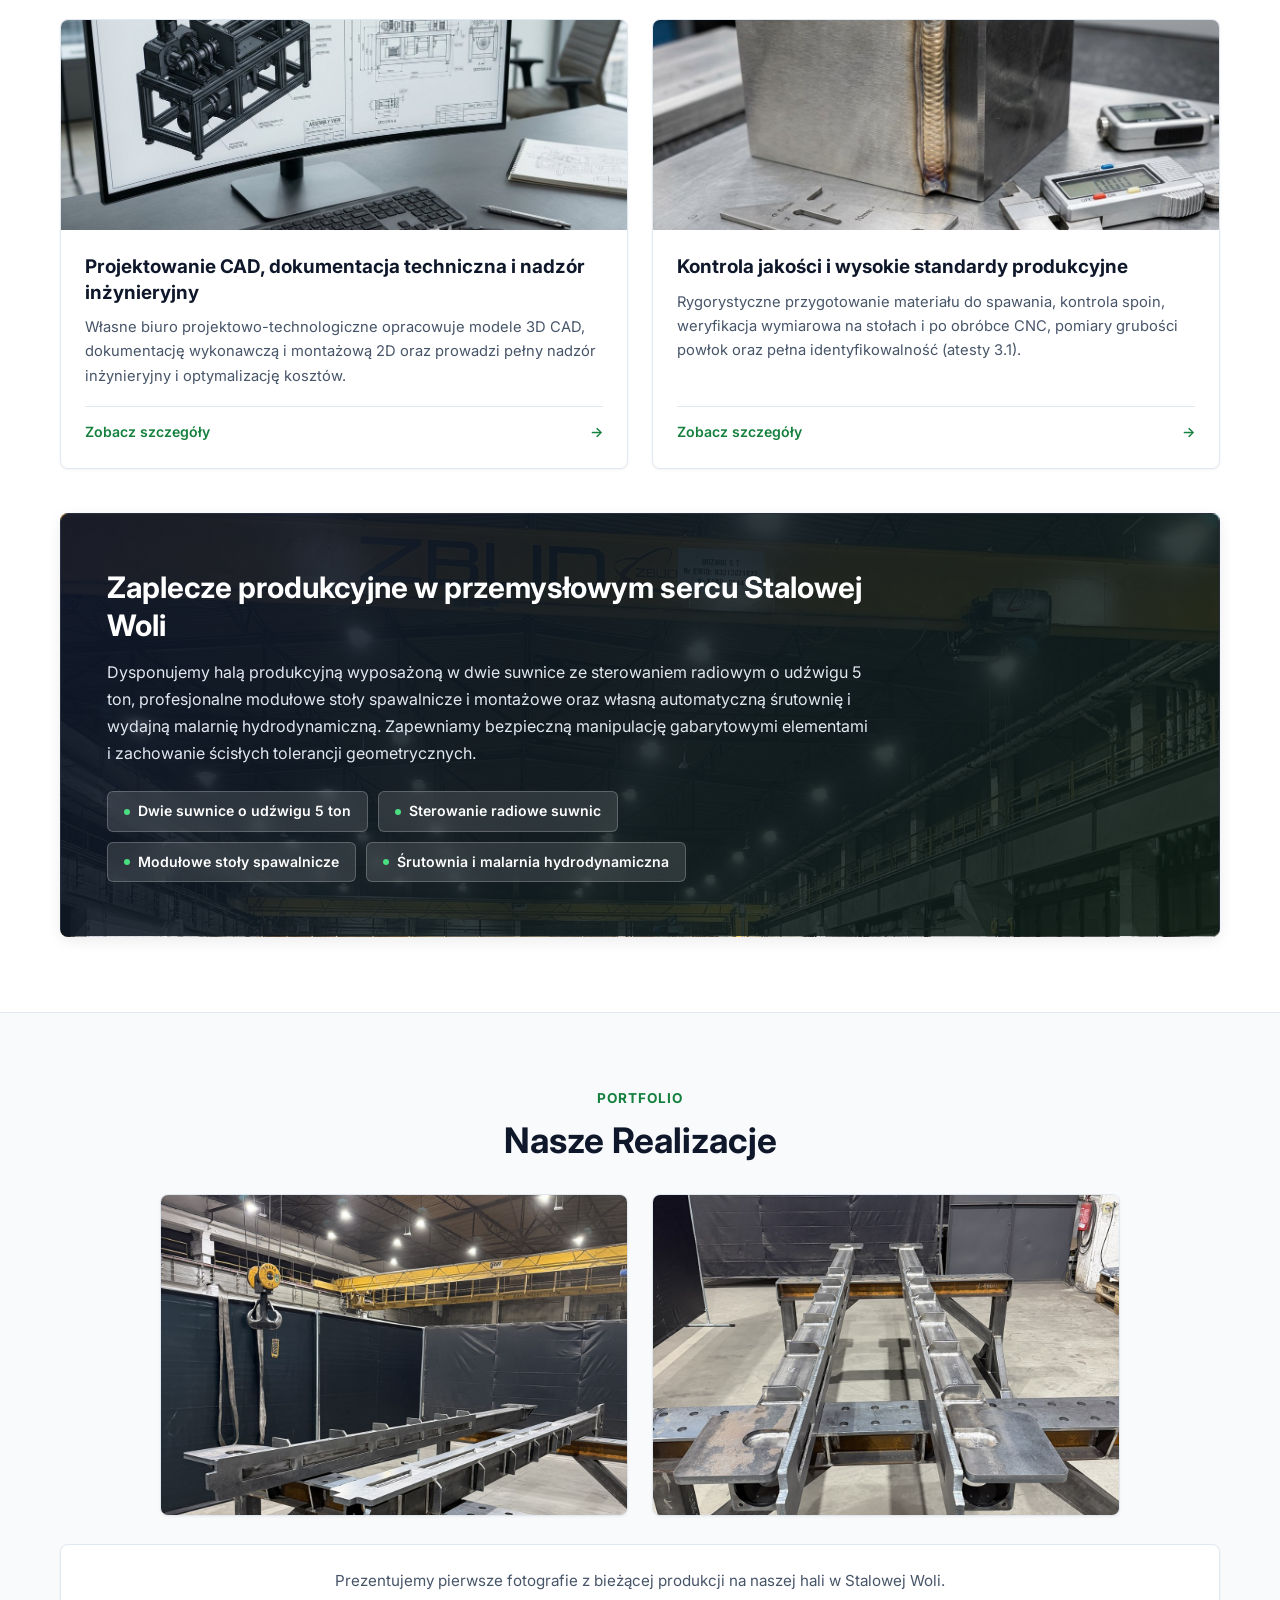
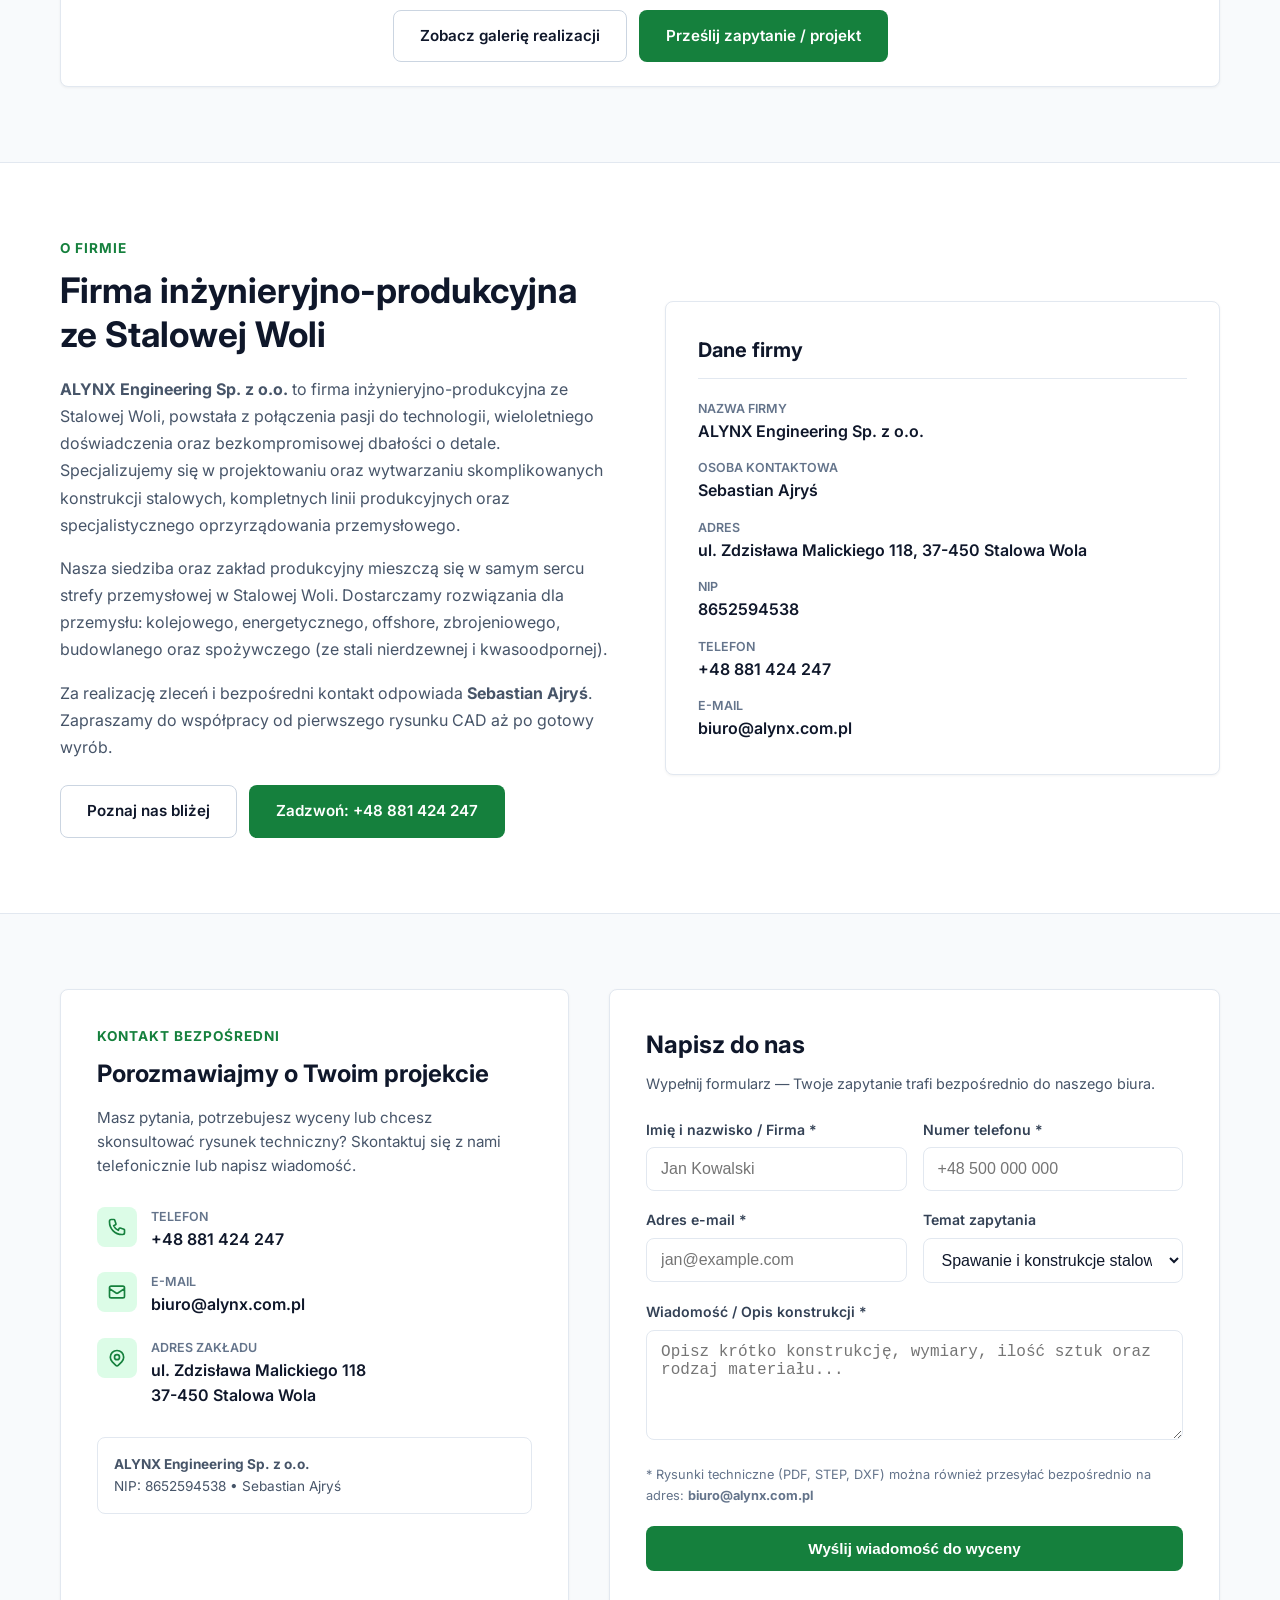
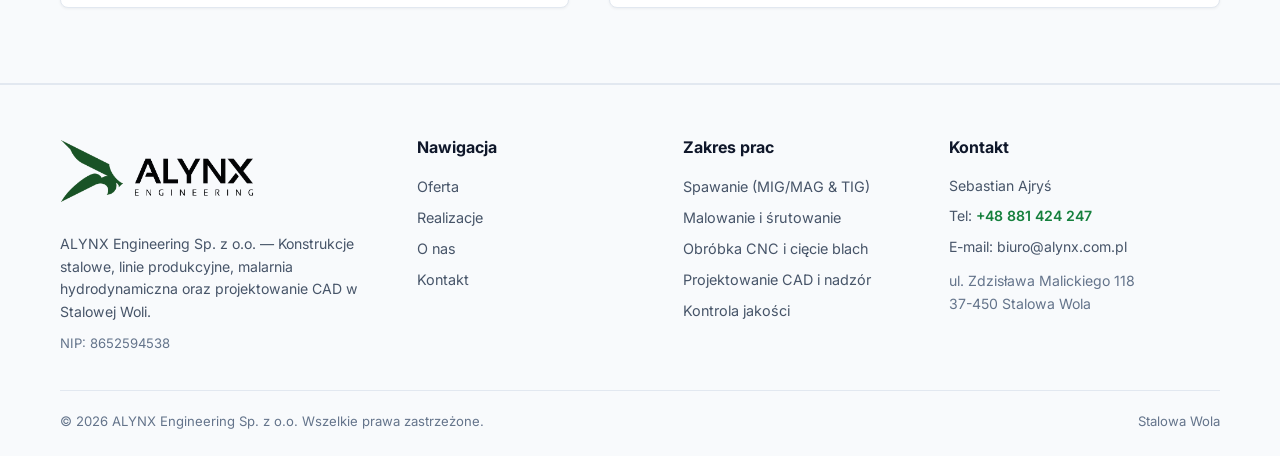
==== commit d6f15f33: "feat: align homepage contact form validation and markup with contact page" ====
--- a/index.html
+++ b/index.html
@@ -471,29 +471,37 @@
         <!-- Prawa kolumna: Formularz kontaktowy -->
         <div class="form-card">
           <h3>Napisz do nas</h3>
-          <p>Wypełnij formularz — przygotuje on gotową wiadomość e-mail z Twoim zapytaniem.</p>
-
-          <form id="contactForm">
+          <p>Wypełnij formularz — Twoje zapytanie trafi bezpośrednio do naszego biura.</p>
+
+          <div id="formStatus" style="display: none;"></div>
+
+          <form id="contactForm" novalidate>
+            <!-- Ochrona antyspamowa i bramka Web3Forms -->
+            <input type="hidden" name="access_key" id="w3fKey" value="">
+            <input type="checkbox" name="botcheck" tabindex="-1" style="display: none;">
             
             <div class="form-row">
               <div class="form-group">
                 <label for="cName" class="form-label">Imię i nazwisko / Firma *</label>
-                <input type="text" id="cName" class="form-input" placeholder="Jan Kowalski" required>
+                <input type="text" id="cName" name="name" class="form-input" placeholder="Jan Kowalski" required>
+                <span class="form-error-msg" id="cNameError" style="display: none;"></span>
               </div>
               <div class="form-group">
                 <label for="cPhone" class="form-label">Numer telefonu *</label>
-                <input type="tel" id="cPhone" class="form-input" placeholder="+48 500 000 000" required>
+                <input type="tel" id="cPhone" name="phone" class="form-input" placeholder="+48 500 000 000" required>
+                <span class="form-error-msg" id="cPhoneError" style="display: none;"></span>
               </div>
             </div>
 
             <div class="form-row">
               <div class="form-group">
                 <label for="cEmail" class="form-label">Adres e-mail *</label>
-                <input type="email" id="cEmail" class="form-input" placeholder="jan@example.com" required>
+                <input type="email" id="cEmail" name="email" class="form-input" placeholder="jan@example.com" required>
+                <span class="form-error-msg" id="cEmailError" style="display: none;"></span>
               </div>
               <div class="form-group">
                 <label for="cService" class="form-label">Temat zapytania</label>
-                <select id="cService" class="form-select">
+                <select id="cService" name="service" class="form-select">
                   <option value="Spawanie i konstrukcje stalowe (MIG/MAG & TIG)">Spawanie i konstrukcje stalowe (MIG/MAG &amp; TIG)</option>
                   <option value="Malowanie hydrodynamiczne i śrutowanie">Malowanie hydrodynamiczne i śrutowanie</option>
                   <option value="Obróbka CNC i cięcie blach">Wielkogabarytowa obróbka CNC i cięcie blach</option>
@@ -505,14 +513,15 @@
 
             <div class="form-group">
               <label for="cMessage" class="form-label">Wiadomość / Opis konstrukcji *</label>
-              <textarea id="cMessage" class="form-textarea" placeholder="Opisz krótko konstrukcję, wymiary, ilość sztuk oraz rodzaj materiału..." required></textarea>
+              <textarea id="cMessage" name="message" class="form-textarea" placeholder="Opisz krótko konstrukcję, wymiary, ilość sztuk oraz rodzaj materiału..." required></textarea>
+              <span class="form-error-msg" id="cMessageError" style="display: none;"></span>
             </div>
 
             <div style="font-size: 0.8rem; color: #64748B; margin-bottom: 20px;">
               * Rysunki techniczne (PDF, STEP, DXF) można również przesyłać bezpośrednio na adres: <strong>biuro@alynx.com.pl</strong>
             </div>
 
-            <button type="submit" class="btn btn-primary" style="width: 100%;">
+            <button type="submit" class="btn btn-primary" id="cSubmitBtn" style="width: 100%;">
               Wyślij wiadomość do wyceny
             </button>
 
--- a/assets/css/style.css
+++ b/assets/css/style.css
@@ -1119,6 +1119,54 @@
   gap: 16px;
 }
 
+/* Walidacja pól formularza i powiadomienia */
+.form-input.is-invalid, .form-textarea.is-invalid {
+  border-color: #EF4444 !important;
+  background-color: #FEF2F2 !important;
+}
+
+.form-error-msg {
+  font-size: 0.8rem;
+  color: #DC2626;
+  margin-top: 5px;
+  display: block;
+}
+
+.form-status-alert {
+  padding: 14px 18px;
+  border-radius: var(--radius);
+  font-size: 0.92rem;
+  line-height: 1.55;
+  margin-bottom: 20px;
+  display: flex;
+  align-items: flex-start;
+  gap: 12px;
+}
+
+.form-status-alert.success {
+  background-color: #ECFDF5;
+  border: 1px solid #A7F3D0;
+  color: #065F46;
+}
+
+.form-status-alert.error {
+  background-color: #FEF2F2;
+  border: 1px solid #FECACA;
+  color: #991B1B;
+}
+
+.form-status-alert svg {
+  flex-shrink: 0;
+  width: 20px;
+  height: 20px;
+  margin-top: 2px;
+}
+
+.btn.is-loading {
+  opacity: 0.8;
+  cursor: wait;
+}
+
 /* --- Stopka (Footer) --- */
 .site-footer {
   background-color: #F8FAFC;
